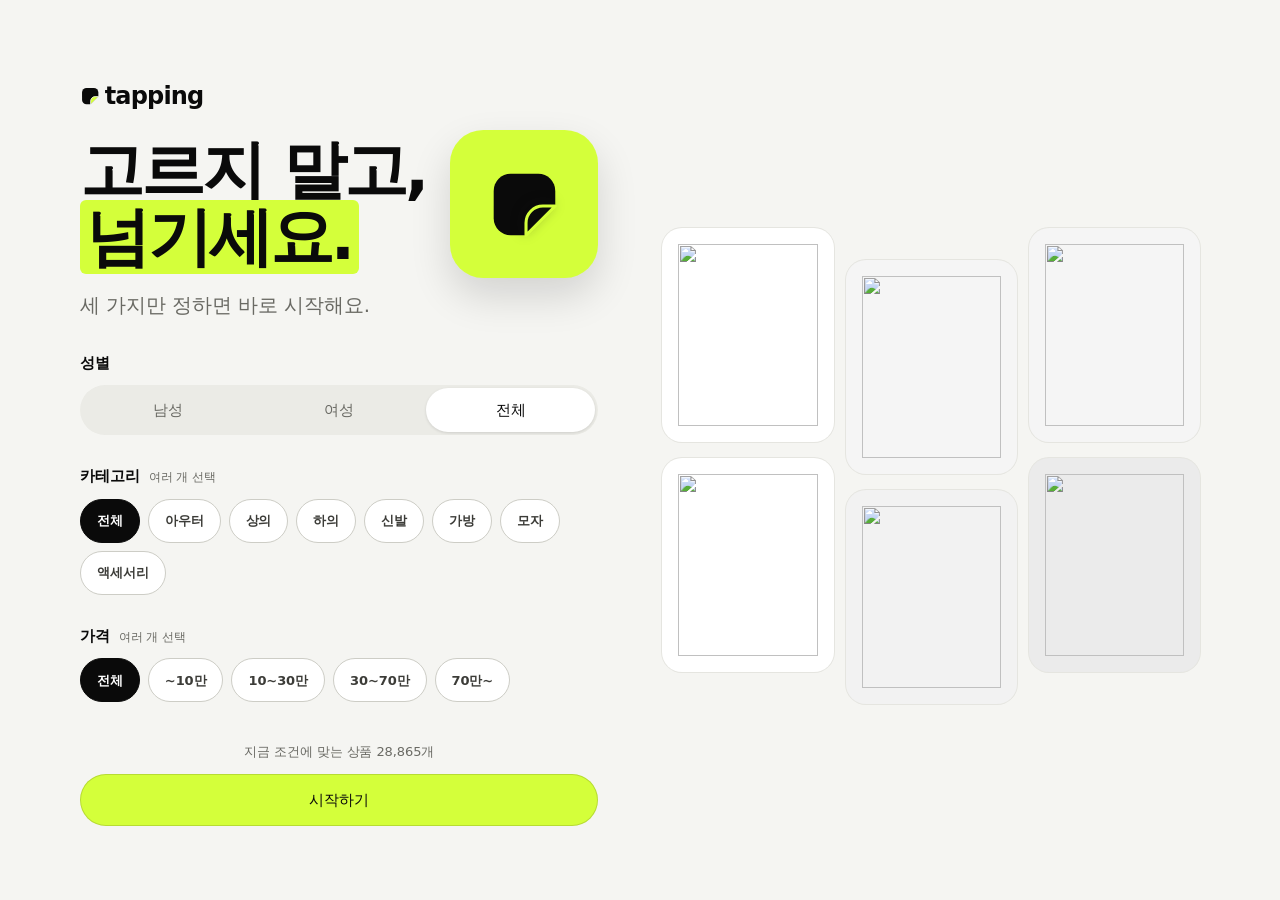
==== index.html @ fa1853cd "v0.7.1 디자인 원본 충실 반영 PC를 휴대폰과 같은 카드 한 장으로 통일, 휴대폰 기울기(자이로), 시작 화면 3겹 앱 아이콘 깊이 연출, 빈 화면 모서리 접힘, 글자 줄 높" ====
<!doctype html>
<html lang="ko" data-palette="volt">
<head>
<meta charset="utf-8">
<meta name="viewport" content="width=device-width,initial-scale=1,viewport-fit=cover">
<meta name="theme-color" content="#0a0a0a">
<meta name="description" content="고르지 말고, 넘기세요. 감도 높은 패션 아이템을 한 장씩 보여 주는 원탭 큐레이션">
<title>태핑 TAPPING</title>
<link rel="icon" href="brand/icon/favicon.svg" type="image/svg+xml">
<link rel="icon" href="brand/icon/favicon-32.png" sizes="32x32">
<link rel="icon" href="brand/icon/favicon-16.png" sizes="16x16">
<link rel="apple-touch-icon" href="brand/icon/icon-180.png">
<link rel="manifest" href="brand/icon/site.webmanifest">
<meta property="og:type" content="website">
<meta property="og:title" content="태핑 TAPPING">
<meta property="og:description" content="고르지 말고, 넘기세요.">
<meta property="og:url" content="https://sumlnsu.github.io/tapping/">
<meta property="og:image" content="https://sumlnsu.github.io/tapping/brand/og/og-light.png">
<meta property="og:image:width" content="1200">
<meta property="og:image:height" content="630">
<meta name="twitter:card" content="summary_large_image">
<link rel="stylesheet" href="https://cdn.jsdelivr.net/gh/orioncactus/pretendard@v1.3.9/dist/web/variable/pretendardvariable-dynamic-subset.min.css">
<link rel="stylesheet" href="tokens.css">
<link rel="stylesheet" href="components.css">
<link rel="stylesheet" href="style.css">
<script src="copy.js"></script>
</head>
<body class="ds">
<div class="app" id="app">

  <!-- 0. 데이터 받는 동안: 로고 모서리가 접혔다 펴지는 로딩 (브랜드 키트 5-4) -->
  <div class="boot" id="boot" role="status">
    <svg class="loader" viewBox="0 0 100 100" aria-hidden="true"><path class="ld-b" d="M32 10H68A22 22 0 0 1 90 32V68A22 22 0 0 1 68 90H32A22 22 0 0 1 10 68V32A22 22 0 0 1 32 10Z"/><path class="ld-c" d="M94 48V94H48Z"/><path class="ld-f" d="M90 52H74A22 22 0 0 0 52 74V90Z"/></svg>
    <span class="boot__t" id="boot-label"></span>
  </div>
  <script>document.getElementById('boot-label').textContent = window.TAPPING_COPY.loading;</script>

  <!-- 1. 시작 설정 -->
  <section class="screen onboard" id="onboard" hidden aria-labelledby="ob-title">
    <div class="ob-main">
      <header class="ob-head">
        <div class="ob-top">
          <button class="icon-btn ob-back" id="ob-back" type="button" aria-label="피드로 돌아가기" hidden>
            <svg class="ico" data-i="chevron-left" viewBox="0 0 24 24" aria-hidden="true"><use href="brand/icons/sprite.svg#chevron-left"/></svg>
          </button>
          <p class="wordmark ob-logo" role="img" aria-label="tapping"><svg class="lg" viewBox="0 0 100 100" aria-hidden="true"><path class="lg-b" d="M32 10H68A22 22 0 0 1 90 32V52L52 90H32A22 22 0 0 1 10 68V32A22 22 0 0 1 32 10Z"/><path class="lg-f" d="M90 52H74A22 22 0 0 0 52 74V90Z"/></svg><span class="lg-l" style="--n:0">t</span><span class="lg-l" style="--n:1">a</span><span class="lg-l" style="--n:2">p</span><span class="lg-l" style="--n:3">p</span><span class="lg-l" style="--n:4">i</span><span class="lg-l" style="--n:5">n</span><span class="lg-l" style="--n:6">g</span></p>
          <h2 class="ob-edit-title">설정 바꾸기</h2>
        </div>
        <div class="ob-hero">
          <h1 class="display ob-title" id="ob-title">고르지 말고,<br><mark>넘기세요.</mark></h1>
          <!-- 앱 아이콘 깊이 연출 (5-2): 바탕·면·접힘 세 겹이 기울기에 서로 다른 깊이로 움직인다 -->
          <div class="tile" id="ob-tile" aria-hidden="true"><div class="tile__in"><span class="tile__bg"></span><svg class="tile__face" viewBox="0 0 100 100"><path d="M32 10H68A22 22 0 0 1 90 32V52L52 90H32A22 22 0 0 1 10 68V32A22 22 0 0 1 32 10Z"/></svg><svg class="tile__flap" viewBox="0 0 100 100"><path d="M90 52H74A22 22 0 0 0 52 74V90Z"/></svg></div></div>
        </div>
        <p class="lead">세 가지만 정하면 바로 시작해요.</p>
      </header>

      <fieldset class="q">
        <legend>성별</legend>
        <div class="seg seg--full" data-key="gender" data-single>
          <button class="seg__btn" type="button" data-v="men">남성</button>
          <button class="seg__btn" type="button" data-v="women">여성</button>
          <button class="seg__btn" type="button" data-v="all">전체</button>
        </div>
      </fieldset>

      <fieldset class="q">
        <legend>카테고리 <span class="hint">여러 개 선택</span></legend>
        <div class="picks" data-key="cats">
          <button type="button" data-v="all">전체</button>
          <button type="button" data-v="outer">아우터</button>
          <button type="button" data-v="top">상의</button>
          <button type="button" data-v="bottom">하의</button>
          <button type="button" data-v="shoes">신발</button>
          <button type="button" data-v="bag">가방</button>
          <button type="button" data-v="hat">모자</button>
          <button type="button" data-v="accessory">액세서리</button>
        </div>
      </fieldset>

      <fieldset class="q">
        <legend>가격 <span class="hint">여러 개 선택</span></legend>
        <div class="picks" data-key="prices">
          <button type="button" data-v="all">전체</button>
          <button type="button" data-v="0">~10만</button>
          <button type="button" data-v="1">10~30만</button>
          <button type="button" data-v="2">30~70만</button>
          <button type="button" data-v="3">70만~</button>
        </div>
      </fieldset>

      <div class="ob-foot">
        <p class="count" id="ob-count" aria-live="polite"></p>
        <button class="btn btn--lg btn--block" id="start" type="button">시작하기</button>
        <button class="link" id="ob-login" type="button" hidden>이미 계정이 있나요? <b>로그인</b></button>
      </div>
    </div>
    <div class="ob-art" id="ob-art" aria-hidden="true"></div>
  </section>

  <!-- 2. 피드 -->
  <section class="screen feed" id="feed" hidden aria-label="상품 피드">
    <header class="topbar">
      <span class="wordmark" role="img" aria-label="tapping"><svg class="lg" viewBox="0 0 100 100" aria-hidden="true"><path class="lg-b" d="M32 10H68A22 22 0 0 1 90 32V52L52 90H32A22 22 0 0 1 10 68V32A22 22 0 0 1 32 10Z"/><path class="lg-f" d="M90 52H74A22 22 0 0 0 52 74V90Z"/></svg>tapping</span>
      <div class="top-actions">
        <button class="icon-btn" id="open-likes" type="button" aria-label="찜 목록">
          <svg class="ico" data-i="heart" viewBox="0 0 24 24" aria-hidden="true"><use href="brand/icons/sprite.svg#heart"/></svg>
          <span class="badge-count" id="like-count"></span>
        </button>
        <button class="icon-btn" id="open-settings" type="button" aria-label="설정 바꾸기">
          <svg class="ico" data-i="sliders" viewBox="0 0 24 24" aria-hidden="true"><use href="brand/icons/sprite.svg#sliders"/></svg>
        </button>
        <button class="icon-btn" id="open-account" type="button" aria-label="로그인">
          <svg class="ico" data-i="user" viewBox="0 0 24 24" aria-hidden="true"><use href="brand/icons/sprite.svg#user"/></svg>
          <span class="avatar" id="acct-initial"></span>
        </button>
      </div>
    </header>

    <div class="nudge" id="nudge" hidden>
      <span>로그인하면 취향을 학습해 더 잘 골라 드려요</span>
      <button class="n-login" id="nudge-login" type="button">로그인</button>
      <button class="n-close" id="nudge-close" type="button" aria-label="닫기"><svg class="ico" data-i="close" viewBox="0 0 24 24" aria-hidden="true"><use href="brand/icons/sprite.svg#close"/></svg></button>
    </div>

    <main class="viewer" id="viewer" data-phase="idle">
      <!-- 당겨서 새로 섞기 (터치) -->
      <div class="pull" aria-hidden="true">
        <svg viewBox="10 10 80 80"><path class="lg-b" d="M32 10H68A22 22 0 0 1 90 32V52L52 90H32A22 22 0 0 1 10 68V32A22 22 0 0 1 32 10Z"/><path class="lg-f" id="pull-flap" d="M90 52H74A22 22 0 0 0 52 74V90Z"/></svg>
        <span id="pull-label"></span>
      </div>

      <!-- 카드 2장: 뒤 카드에는 다음 상품을 항상 미리 깔아 둔다 (Peel 전환) -->
      <div class="deck" id="deck">
        <article class="pcard back" id="shell-back" aria-hidden="true"></article>
        <article class="pcard front" id="shell-front">
          <div class="hit" id="stage" role="button" tabindex="0" aria-label="다음 상품 보기"></div>
          <span class="next-cue" aria-hidden="true"><svg class="ico" data-i="arrow-right" viewBox="0 0 24 24"><use href="brand/icons/sprite.svg#arrow-right"/></svg></span>
          <p class="coach" id="coach"></p>
          <div class="actions" id="actions" aria-label="상품 반응">
            <button class="act like" id="btn-like" type="button" aria-label="찜하기 (L)" title="찜하기 (L)" aria-pressed="false">
              <svg class="ico" data-i="heart" viewBox="0 0 24 24" aria-hidden="true"><use href="brand/icons/sprite.svg#heart"/></svg>
            </button>
            <button class="act dislike" id="btn-dislike" type="button" aria-label="별로예요 (D)" title="별로예요 (D)">
              <svg class="ico" data-i="thumbs-down" viewBox="0 0 24 24" aria-hidden="true"><use href="brand/icons/sprite.svg#thumbs-down"/></svg>
            </button>
            <button class="act buy" id="btn-buy" type="button" aria-label="구매하러 가기 (B)" title="구매하러 가기 (B)">
              <svg class="ico" data-i="bag" viewBox="0 0 24 24" aria-hidden="true"><use href="brand/icons/sprite.svg#bag"/></svg>
            </button>
          </div>
          <span class="peel peel--cut" aria-hidden="true"></span>
          <span class="peel peel--flap" aria-hidden="true"><i></i></span>
        </article>
        <div class="buy-toast" id="buy-toast" role="status" hidden>
          <svg class="ico" data-i="external" viewBox="0 0 24 24" aria-hidden="true"><use href="brand/icons/sprite.svg#external"/></svg>
          <span data-copy="buyToast"></span>
        </div>
      </div>

      <!-- 한 바퀴 다 봄 -->
      <div class="state state--deck" id="allseen" hidden>
        <div class="state__art" data-art="all-seen"><picture><source media="(prefers-color-scheme: dark)" srcset="brand/states/all-seen-dark.svg"><img src="brand/states/all-seen-light.svg" alt="" width="160" height="160"></picture></div>
        <h2 class="state__t" data-copy="allSeenTitle"></h2>
        <p class="state__b" data-copy="allSeenBody"></p>
        <div class="state__btns">
          <button class="btn btn--lg state__btn" id="reshuffle" type="button"><svg class="ico" data-i="refresh" viewBox="0 0 24 24" aria-hidden="true"><use href="brand/icons/sprite.svg#refresh"/></svg><span data-copy="allSeenShuffle"></span></button>
          <button class="btn btn--lg state__btn state__btn--2" id="see-likes" type="button" data-copy="allSeenLikes"></button>
        </div>
      </div>
    </main>
    <p class="sr-only" id="sr-now" aria-live="polite"></p>
  </section>

  <!-- 카드 한 장의 내용 (앞·뒤 카드가 같이 쓴다) -->
  <template id="tpl-body">
    <div class="pbody">
      <figure class="photo" data-theme="light"><div class="pic"><img alt="" referrerpolicy="no-referrer" decoding="async"></div><span class="seq"></span></figure>
      <div class="info">
        <div class="tags">
          <span class="tp-badge tp-badge--collab" style="--n:0" hidden>COLLAB</span>
          <span class="tp-badge tp-badge--new" style="--n:1" hidden>NEW</span>
        </div>
        <p class="mall"></p>
        <h2 class="brand"></h2>
        <p class="p-title"></p>
        <p class="price figure"></p>
      </div>
    </div>
  </template>

  <!-- 3. 찜 목록 -->
  <dialog class="sheet" id="likes" aria-labelledby="likes-title">
    <div class="sheet__grip"></div>
    <div class="sheet__head">
      <h2 class="sheet-title" id="likes-title">찜한 상품 <span class="num" id="likes-total"></span></h2>
      <button class="icon-btn" id="close-likes" type="button" aria-label="닫기"><svg class="ico" data-i="close" viewBox="0 0 24 24" aria-hidden="true"><use href="brand/icons/sprite.svg#close"/></svg></button>
    </div>
    <div class="sheet__body">
      <div class="filter-rows">
        <div class="filters" id="like-cats" role="tablist" aria-label="카테고리"></div>
        <div class="filters sub" id="like-subs" role="tablist" aria-label="세부 분류" hidden></div>
      </div>
      <div id="like-list"></div>
      <div class="state" id="likes-empty">
        <div class="state__art" data-art="empty-wishlist"><picture><source media="(prefers-color-scheme: dark)" srcset="brand/states/empty-wishlist-dark.svg"><img src="brand/states/empty-wishlist-light.svg" alt="" width="160" height="160"></picture></div>
        <h3 class="state__t" data-copy="emptyLikesTitle"></h3>
        <p class="state__b" data-copy="emptyLikesBody"></p>
        <div class="state__btns state__btns--auto"><button class="btn btn--lg state__btn" id="empty-go" type="button" data-copy="emptyLikesCta"></button></div>
      </div>
    </div>
  </dialog>

  <!-- 4. 로그인 · 회원가입 · 내 계정 -->
  <dialog class="sheet" id="auth" aria-labelledby="auth-title">
    <div class="sheet__grip"></div>
    <div class="sheet__head">
      <h2 class="sheet-title" id="auth-title">로그인</h2>
      <button class="icon-btn" id="close-auth" type="button" aria-label="닫기"><svg class="ico" data-i="close" viewBox="0 0 24 24" aria-hidden="true"><use href="brand/icons/sprite.svg#close"/></svg></button>
    </div>
    <div class="sheet__body">
      <div id="auth-guest">
        <p class="auth-reason" id="auth-reason"></p>
        <ul class="perks">
          <li><svg viewBox="0 0 24 24" aria-hidden="true"><use href="brand/icons/sprite.svg#heart"/></svg>찜한 상품 저장, 어느 기기에서나 보기</li>
          <li><svg viewBox="0 0 24 24" aria-hidden="true"><use href="brand/icons/sprite.svg#thumbs-down"/></svg>싫어요 누른 스타일은 덜 보여 주기</li>
          <li><svg viewBox="0 0 24 24" aria-hidden="true"><use href="brand/icons/sprite.svg#sparkle"/></svg>반응을 학습해 내 취향대로 추천</li>
        </ul>
        <div class="seg seg--full auth-tabs" role="tablist" aria-label="로그인 또는 회원가입">
          <button class="seg__btn" type="button" role="tab" data-mode="login" aria-selected="true" aria-pressed="true">로그인</button>
          <button class="seg__btn" type="button" role="tab" data-mode="signup" aria-selected="false" aria-pressed="false">회원가입</button>
        </div>
        <form id="auth-form" novalidate>
          <label class="field"><span>이메일</span><input class="input" id="auth-email" type="email" autocomplete="email" inputmode="email" autocapitalize="off" spellcheck="false" placeholder="name@example.com"></label>
          <label class="field"><span>비밀번호</span><input class="input" id="auth-pw" type="password" autocomplete="current-password" placeholder="비밀번호"></label>
          <label class="field" id="pw2-field" hidden><span>비밀번호 확인</span><input class="input" id="auth-pw2" type="password" autocomplete="new-password" placeholder="한 번 더 입력"></label>
          <label class="check"><input class="switch" id="auth-keep" type="checkbox" checked><span>자동 로그인</span></label>
          <p class="form-error" id="auth-error" role="alert"></p>
          <button class="btn btn--lg btn--block" id="auth-submit" type="submit">로그인</button>
        </form>
        <p class="fine">베타 서비스예요. 이메일은 로그인과 찜·취향 저장에만 써요.</p>
      </div>

      <div id="auth-user" hidden>
        <div class="me-card">
          <span class="avatar lg" id="me-initial"></span>
          <div><b id="me-email"></b><span class="tp-badge tp-badge--admin role-badge" id="me-admin" hidden>관리자</span><p id="me-keep"></p></div>
        </div>
        <div class="me-stats">
          <div class="stat"><span class="stat__value" id="me-likes">0</span><span class="stat__label">찜</span></div>
          <div class="stat"><span class="stat__value" id="me-reacts">0</span><span class="stat__label">반응 (학습에 쓰인 횟수)</span></div>
        </div>
        <section class="admin" id="admin" hidden>
          <h3 class="section-title">관리자 대시보드</h3>
          <div class="admin-grid" id="admin-grid"></div>
          <h4>많이 찜한 상품</h4>
          <ol class="admin-top" id="admin-top"></ol>
        </section>
        <button class="btn btn--secondary btn--lg btn--block" id="sign-out" type="button">로그아웃</button>
      </div>
    </div>
  </dialog>

  <div class="toast" id="toast" role="status" aria-live="polite"></div>
</div>

<script src="https://cdn.jsdelivr.net/npm/@supabase/supabase-js@2.117.0/dist/umd/supabase.min.js"></script>
<script src="config.js"></script>
<script src="feed.js"></script>
<script src="account.js"></script>
<script src="app.js"></script>
</body>
</html>
---- tokens.css ----
/* ==========================================================
   SUMIN Design System — Tokens  (2.0 초안, 2026-11-07)
   모든 색·글자·간격·모양·모션 값은 여기서만 정의한다. 화면·컴포넌트는 var()로만 쓴다.
   - 테마: color-scheme(light/dark)로 전환. 색은 light-dark(라이트, 다크) 한 줄로 두 테마를 함께 정의
   - 팔레트: data-palette="classic | cobalt | volt | tangerine" (어떤 요소에든 붙이면 그 안만 바뀜)
   원칙·사용 규칙: ./DESIGN.md   살아 있는 가이드: ./index.html
   ========================================================== */

/* ---------- 1. 기반 : 테마·팔레트와 무관한 값 ---------- */
:root {
  color-scheme: light dark;             /* 기본은 시스템 설정을 따름 */

  /* 글꼴 */
  --f-sans: "Pretendard Variable", Pretendard, -apple-system, BlinkMacSystemFont, "Apple SD Gothic Neo", "Malgun Gothic", system-ui, sans-serif;
  --f-mono: ui-monospace, "SFMono-Regular", "Cascadia Mono", Consolas, monospace;

  /* 글자 크기 — 문서형(화면 따라 커짐) */
  --t-display-xl: clamp(2.75rem, 1.55rem + 5vw, 5.5rem);    /* 44 → 88 */
  --t-display: clamp(2.25rem, 1.45rem + 3.4vw, 4rem);       /* 36 → 64 */
  --t-headline: clamp(1.75rem, 1.4rem + 1.5vw, 2.5rem);     /* 28 → 40 */
  --t-title: clamp(1.375rem, 1.25rem + .55vw, 1.75rem);     /* 22 → 28 */
  --t-lead: clamp(1.0625rem, 1rem + .3vw, 1.25rem);         /* 17 → 20 */
  /* 글자 크기 — 제품형(고정) */
  --t-hero-num: 3rem;      /* 48 화면당 1개 */
  --t-kpi: 2rem;           /* 32 지표 */
  --t-h1: 1.75rem;         /* 28 페이지 제목 */
  --t-h2: 1.25rem;         /* 20 섹션 */
  --t-h3: 1.0625rem;       /* 17 카드 제목 */
  --t-body-lg: 1.0625rem;  /* 17 읽는 글 */
  --t-body: .9375rem;      /* 15 기본 */
  --t-label: .8125rem;     /* 13 보조·라벨 */
  --t-caption: .75rem;     /* 12 축·메타 */

  --lh-display: 1.05;  --lh-headline: 1.15;  --lh-title: 1.25;
  --lh-ui: 1.5;        --lh-body: 1.6;       --lh-read: 1.75;
  --tr-display: -.045em; --tr-headline: -.035em; --tr-title: -.025em;
  --tr-body: -.006em;    --tr-num: -.03em;       --tr-caps: .12em;

  /* 간격 (4px 단위) */
  --s-1: 4px;  --s-2: 8px;  --s-3: 12px; --s-4: 16px; --s-5: 24px;
  --s-6: 32px; --s-7: 48px; --s-8: 64px; --s-9: 96px; --s-10: 144px;
  --section-gap: clamp(72px, 10vw, 160px);

  /* 모양 */
  --r-xs: 6px; --r-sm: 10px; --r-md: 14px; --r-lg: 20px; --r-xl: 28px; --r-pill: 999px;
  --r-card: var(--r-lg);

  /* 배치 */
  --w-page: 1200px;  --w-read: 680px;  --gutter: clamp(16px, 4vw, 40px);
  --w-sidebar: 264px; --h-topbar: 56px; --w-sheet: 560px;
  --h-sm: 32px; --h-md: 40px; --h-lg: 52px; --hit: 44px;   /* 컨트롤 높이 · 터치 최소 영역 */

  /* 층 */
  --z-nav: 40; --z-overlay: 80; --z-toast: 100;

  /* 모션 — 짧게, 의미 있게. 정보는 애니메이션보다 먼저 보인다 */
  --dur-1: 90ms;    /* 누름 피드백 */
  --dur-2: 160ms;   /* hover, 작은 상태 변화 */
  --dur-3: 240ms;   /* 탭·토글·세그먼트, 퇴장 */
  --dur-4: 320ms;   /* 등장: 시트·대화상자·토스트·카드 */
  --dur-5: 480ms;   /* 큰 면·화면 전환 */
  --dur-hero: 800ms;/* 문서형 히어로 (조작을 막지 않을 때만) */
  --ease-standard: cubic-bezier(.2, 0, 0, 1);
  --ease-out: cubic-bezier(.16, 1, .3, 1);       /* 등장: 빠르게 시작해 부드럽게 멈춤 */
  --ease-in: cubic-bezier(.55, 0, .8, .2);        /* 퇴장: 머뭇거리지 않고 사라짐 */
  --ease-spring: linear(0, .11 5%, .322 10%, .546 15%, .734 20%, .872 25%, .961 30%, 1.01 35%, 1.032 40%, 1.037 45%, 1.032 50%, 1.024 55%, 1.016 60%, 1.009 65%, 1.004 70%, 1.001 75%, 1);
                     /* 감쇠비 0.72 스프링, 최대 3.7% 오버슈트: 토글·세그먼트·들림 */
  --stagger: 28ms;  /* 순차 등장 간격, 최대 6개까지만(≤ 170ms) */
  --rise: 10px;     /* 등장 이동 거리 */

  /* 상태 색 — 팔레트와 무관하게 고정. 색은 아이콘에만, 글자는 잉크색 */
  --c-success: light-dark(#12805c, #4cc59a);  --c-success-soft: light-dark(#e6f4ee, #10291f);
  --c-warning: light-dark(#b45309, #f0b04a);  --c-warning-soft: light-dark(#fdf1e3, #2e2210);
  --c-danger:  light-dark(#c4372b, #ff7b6e);  --c-danger-soft:  light-dark(#fcebea, #331614);
  --c-idle: #8a909d;                          --c-idle-soft:    light-dark(#eef0f4, #1d212b);

  /* 그림자·재질 */
  --shadow-1: 0 1px 2px light-dark(rgb(16 20 30 / .05), rgb(0 0 0 / .45)), 0 2px 10px light-dark(rgb(16 20 30 / .04), rgb(0 0 0 / .2));
  --shadow-2: 0 4px 14px light-dark(rgb(16 20 30 / .08), rgb(0 0 0 / .4)), 0 18px 44px light-dark(rgb(16 20 30 / .1), rgb(0 0 0 / .45));
  --shadow-3: 0 24px 72px light-dark(rgb(16 20 30 / .2), rgb(0 0 0 / .62));
  --edge: inset 0 1px 0 light-dark(rgb(255 255 255 / 0), rgb(255 255 255 / .06));   /* 다크에서 면 윗변 하이라이트 */
  --c-scrim: light-dark(rgb(10 12 18 / .34), rgb(0 0 0 / .6));
  --blur: blur(24px) saturate(1.7);
}
[data-theme="light"] { color-scheme: light; }
[data-theme="dark"]  { color-scheme: dark; }

/* ---------- 2. 팔레트 : 시그니처 색과 중립색 ---------- */
/* 클래식 — Navy × Apple Blue (v1.0, 현재 기본) */
:root, [data-palette="classic"] {
  --c-bg: light-dark(#ffffff, #0b0d12);       --c-bg-app: light-dark(#f4f6fa, #0b0d12);
  --c-surface: light-dark(#ffffff, #14171e);  --c-surface-2: light-dark(#f4f6fa, #1a1e27);
  --c-surface-3: light-dark(#eceff5, #222733); --c-raised: light-dark(#ffffff, #2a303c);
  --c-ink: light-dark(#111318, #f2f4f9);      --c-ink-2: light-dark(#3b3f48, #c6cbd5);
  --c-muted: light-dark(#666d7d, #8a909d);
  --c-line: light-dark(#e6e9f0, #232833);     --c-line-strong: light-dark(#cdd2dd, #343a47);
  --c-line-control: light-dark(#8a909d, #626a7a);
  --c-brand: light-dark(#0071e3, #2997ff);    --c-on-brand: light-dark(#ffffff, #0b0d12);
  --c-accent: light-dark(#0071e3, #2997ff);   --c-accent-soft: light-dark(#e8f2fd, #10233d);
  --c-accent-strong: light-dark(#0062c4, #2997ff);
  --c-depth: #14213d;
  --c-btn-bg: light-dark(#14213d, #f2f4f9);   --c-btn-fg: light-dark(#ffffff, #0b0d12);
  --c-btn-hover: light-dark(#1f3260, #ffffff); --c-btn-ring: transparent;
  --c-selection: light-dark(#cfe3fb, #1a3a66);
  --viz-1: light-dark(#0071e3, #2997ff); --viz-2: light-dark(#d4691c, #d07a38);
  --viz-3: light-dark(#1f9384, #36a898); --viz-4: light-dark(#8b5cf6, #9878e6);
  --viz-focus: var(--viz-1);
  --viz-grid: light-dark(#edf0f5, #1f242e);   --viz-axis: light-dark(#cdd2dd, #343a47);
  --c-code-bg: light-dark(#0b0d12, #07090d);
}

/* A 코발트 — Midnight × Cobalt: 블루 취향을 잇되 '내 색'으로 */
[data-palette="cobalt"] {
  --c-bg: light-dark(#ffffff, #080b14);       --c-bg-app: light-dark(#f3f5fa, #080b14);
  --c-surface: light-dark(#ffffff, #10141f);  --c-surface-2: light-dark(#f3f5fa, #171c2a);
  --c-surface-3: light-dark(#e9edf5, #20263a); --c-raised: light-dark(#ffffff, #262d42);
  --c-ink: light-dark(#0d1222, #eef1f8);      --c-ink-2: light-dark(#39415a, #c1c7d6);
  --c-muted: light-dark(#626b82, #8a92a8);
  --c-line: light-dark(#e2e6f0, #222839);     --c-line-strong: light-dark(#c9cfdd, #323a50);
  --c-line-control: light-dark(#8890a4, #5f6880);
  --c-brand: light-dark(#2d5bff, #3d68ff);    --c-on-brand: #ffffff;
  --c-accent: light-dark(#2d5bff, #6e8eff);   --c-accent-soft: light-dark(#eaf0ff, #141f45);
  --c-accent-strong: light-dark(#2449d6, #8ea7ff);
  --c-depth: #101b3f;
  --c-btn-bg: var(--c-brand);                 --c-btn-fg: #ffffff;
  --c-btn-hover: light-dark(#2550f0, #5078ff); --c-btn-ring: transparent;
  --c-selection: light-dark(#d5e0ff, #1c2c66);
  --viz-1: light-dark(#2d5bff, #6283f5); --viz-2: light-dark(#d4691c, #d07a38);
  --viz-3: light-dark(#1f9384, #36a898); --viz-4: light-dark(#8b5cf6, #a06ed4);
  --viz-focus: light-dark(#2d5bff, #6e8eff);
  --viz-grid: light-dark(#edf0f7, #1d2335);   --viz-axis: light-dark(#c9cfdd, #323a50);
  --c-code-bg: light-dark(#0b1020, #05070e);
}

/* B 볼트 — Ink × Volt: 검정 위 형광 라임, 가장 대담한 한 색 */
[data-palette="volt"] {
  --c-bg: light-dark(#ffffff, #0a0a0a);       --c-bg-app: light-dark(#f5f5f2, #0a0a0a);
  --c-surface: light-dark(#ffffff, #141414);  --c-surface-2: light-dark(#f5f5f2, #1b1b1b);
  --c-surface-3: light-dark(#ebebe6, #242424); --c-raised: light-dark(#ffffff, #2b2b2b);
  --c-ink: light-dark(#0a0a0a, #f4f4f0);      --c-ink-2: light-dark(#3c3c38, #c9c9c3);
  --c-muted: light-dark(#6a6a64, #8e8e87);
  --c-line: light-dark(#e5e5e0, #262626);     --c-line-strong: light-dark(#cdcdc6, #363636);
  --c-line-control: light-dark(#8b8b84, #6a6a63);
  --c-brand: #d4ff3a;                         --c-on-brand: #0a0a0a;
  --c-accent: light-dark(#4a6500, #d4ff3a);   --c-accent-soft: light-dark(#f1ffc4, #222b06);
  --c-accent-strong: light-dark(#3d5400, #d4ff3a);
  --c-depth: #0a0a0a;
  --c-btn-bg: var(--c-brand);                 --c-btn-fg: #0a0a0a;
  --c-btn-hover: light-dark(#c6f52a, #e0ff6b); --c-btn-ring: light-dark(rgb(10 10 10 / .14), transparent);
  --c-selection: light-dark(#e8ff9c, #3a4a0a);
  --viz-1: light-dark(#56730a, #7f9f22); --viz-2: light-dark(#1f78c8, #3d9be0);
  --viz-3: light-dark(#d4691c, #d07a38); --viz-4: light-dark(#8b5cf6, #9878e6);
  --viz-focus: light-dark(#0a0a0a, #d4ff3a);   /* 라이트: 검정 막대, 다크: 형광 막대 */
  --viz-grid: light-dark(#ededea, #222222);   --viz-axis: light-dark(#cdcdc6, #363636);
  --c-code-bg: light-dark(#0a0a0a, #050505);
}

/* C 탠저린 — Graphite × Tangerine: 따뜻한 회색 위 탠저린 */
[data-palette="tangerine"] {
  --c-bg: light-dark(#ffffff, #0e0c0a);       --c-bg-app: light-dark(#f7f4f0, #0e0c0a);
  --c-surface: light-dark(#ffffff, #171411);  --c-surface-2: light-dark(#f7f4f0, #1f1b17);
  --c-surface-3: light-dark(#eee9e2, #29241e); --c-raised: light-dark(#ffffff, #312b24);
  --c-ink: light-dark(#16120e, #f7f2eb);      --c-ink-2: light-dark(#463f37, #d0c7bb);
  --c-muted: light-dark(#736a60, #9a9084);
  --c-line: light-dark(#ebe5dd, #2a251f);     --c-line-strong: light-dark(#d6cec3, #3a332b);
  --c-line-control: light-dark(#938a7f, #6a6157);
  --c-brand: #ff6a2b;                         --c-on-brand: #16120e;
  --c-accent: light-dark(#c2410c, #ff6a2b);   --c-accent-soft: light-dark(#fff0e8, #3a1a0b);
  --c-accent-strong: light-dark(#a8380a, #ff8a55);
  --c-depth: #241912;
  --c-btn-bg: var(--c-brand);                 --c-btn-fg: #16120e;
  --c-btn-hover: light-dark(#ff7a40, #ff7f47); --c-btn-ring: transparent;
  --c-selection: light-dark(#ffd9c7, #5a2a12);
  --viz-1: light-dark(#c2410c, #e85d22); --viz-2: light-dark(#1f78c8, #3d9be0);
  --viz-3: light-dark(#a87a00, #b08a1c); --viz-4: light-dark(#1f9384, #36a898);
  --viz-focus: light-dark(#c2410c, #ff6a2b);
  --viz-grid: light-dark(#efeae3, #25211c);   --viz-axis: light-dark(#d6cec3, #3a332b);
  --c-code-bg: light-dark(#16120e, #080605);
}

/* ---------- 3. 팔레트에서 파생되는 값 ---------- */
:root, [data-palette] {
  --c-info: var(--c-accent);  --c-info-soft: var(--c-accent-soft);
  --c-glass: color-mix(in srgb, var(--c-surface) 76%, transparent);
  --c-code-ink: #c6cbd5;  --c-code-muted: #8a909d;
  --focus-ring: 0 0 0 3px color-mix(in srgb, var(--c-accent) 40%, transparent);
}

/* ---------- 4. 모션 줄이기: 움직임 대신 즉시 전환 ---------- */
@media (prefers-reduced-motion: reduce) {
  :root { --dur-1: 1ms; --dur-2: 1ms; --dur-3: 1ms; --dur-4: 1ms; --dur-5: 1ms; --dur-hero: 1ms; --stagger: 0ms; --rise: 0px; --ease-spring: linear; }
}

/* ---------- 태핑 브랜드 키트 (projects/태핑/design/design_handoff_tapping_brand) : 태핑 앱에서만 쓰는 값 ---------- */
:root {
  /* 글자 */
  --tp-t-logo: 1.3125rem;      /* 21 상단 바 로고(모바일) */
  --tp-t-logo-pc: 1.5rem;      /* 24 상단 바 로고(PC) */
  --tp-t-micro: .6875rem;      /* 11 몰 이름·순번 */
  --tp-t-name: .875rem;        /* 14 상품명 */
  --tp-t-brand: 1.875rem;      /* 30 카드 브랜드명 */
  --tp-t-price: 1.5rem;        /* 24 카드 가격 */
  --tp-t-state: 1.375rem;      /* 22 빈 화면 제목 */
  --tp-tr-logo: -.035em;

  /* 접힌 모서리 배지: 24(기본) / 20(찜 목록 썸네일) */
  --tp-badge-h: 24px;    --tp-badge-r: 6px;    --tp-badge-fold: 8px;    --tp-badge-fold-r: 3px;    --tp-badge-pl: 9px;    --tp-badge-pr: 13px;    --tp-badge-t: 11px;    --tp-badge-t-ko: 12px;
  --tp-badge-sm-h: 20px; --tp-badge-sm-r: 5px; --tp-badge-sm-fold: 7px; --tp-badge-sm-fold-r: 2.5px; --tp-badge-sm-pl: 7px; --tp-badge-sm-pr: 11px; --tp-badge-sm-t: 10px; --tp-badge-sm-t-ko: 11px;
  --tp-flap-new: #c9c9c3;
  --tp-on-ink: #ffffff;
  --tp-admin-bg: light-dark(#0a0a0a, #242424);
  --tp-admin-fg: light-dark(#ffffff, #f4f4f0);

  /* 카드·버튼 */
  --tp-shadow-card: 0 4px 14px rgb(10 10 10 / .06), 0 18px 44px rgb(10 10 10 / .08);       /* 맨 앞 카드 */
  --tp-shadow-card-back: 0 1px 2px rgb(10 10 10 / .05), 0 2px 10px rgb(10 10 10 / .04);    /* 뒤 카드 */
  --tp-shadow-act: 0 1px 2px rgb(10 10 10 / .06), 0 2px 10px rgb(10 10 10 / .08);          /* 흰 반응 버튼 */
  --tp-ring-buy: rgb(10 10 10 / .14);
  --tp-peel-shadow: rgb(10 10 10 / .18);
  --tp-act-ring: light-dark(transparent, #262626); /* 흰 버튼이 어두운 카드 위에 있을 때 윤곽 */
  --tp-state-btn: light-dark(#ffffff, #1c1c1c);    /* 빈 화면 보조 버튼 */
  --tp-state-art: 160px;   --tp-state-text: 270px;   --tp-state-btn-w: 220px;

  --tp-photo-h: 440px;     /* 카드 사진 칸 */
  --tp-shadow-buy: 0 2px 10px rgb(10 10 10 / .08);   /* 구매 버튼 */
  --tp-state-btn-c: light-dark(rgb(10 10 10 / .06), transparent);
  --tp-shadow-state-btn: 0 1px 2px var(--tp-state-btn-c), 0 2px 10px var(--tp-state-btn-c);
  --tp-card-pc-h: 720px;   --tp-card-pc-info: 480px;   --tp-card-pc-info-min: 360px;   /* PC 카드: 최대 높이 · 정보 칸 최대/최소 폭 */

  /* 앱 아이콘 깊이 연출 (시작 화면) */
  --tp-tile: clamp(88px, 12vw, 148px);
  --tp-dur-tile: 220ms;
  --tp-shadow-tile: 0 18px 40px rgb(10 10 10 / .14);
  --tp-tile-flap-shadow: rgb(10 10 10 / .28);
  /* Peel 전환 (약 620ms, 브랜드 시그니처로 승인된 예외) */
  --tp-peel: 104px;
  --tp-back-y: 18px;
  --tp-back-scale: .94;
  --tp-dur-peel-press: 140ms;
  --tp-dur-peel-exit: 260ms;
  --tp-dur-peel-back: 380ms;
  --tp-dur-follow: 200ms;       /* 기울기 따라가기 */
  --ease-icon: cubic-bezier(.33, 1, .68, 1);
}
@media (prefers-reduced-motion: reduce) {
  :root { --tp-dur-peel-press: 1ms; --tp-dur-peel-exit: 1ms; --tp-dur-peel-back: 1ms; --tp-dur-follow: 1ms; --tp-dur-tile: 1ms; }
}

/* ---------- 5. v1.0 이름 호환 (기존 화면이 깨지지 않게) ---------- */
:root {
  --t-p-hero: var(--t-hero-num); --t-p-kpi: var(--t-kpi); --t-p-title: var(--t-h1);
  --t-p-h2: var(--t-h3); --t-p-body: var(--t-body); --t-p-small: var(--t-label); --t-p-micro: var(--t-caption);
  --d-fast: var(--dur-2); --d-base: var(--dur-4); --d-slow: var(--dur-5);
  --tracking-tight: -.03em; --tracking-num: var(--tr-num); --tracking-label: var(--tr-caps);
}
---- components.css ----
/* ==========================================================
   SUMIN Design System — Components  (2.0 초안, 2026-11-07)
   값은 tokens.css의 var()만 쓴다. 동작이 필요한 것(세그먼트 알약, 사이드바, 차트)은 ds.js가 돕는다.
   사용: tokens.css → components.css → <body class="ds">
   ========================================================== */

/* ---------- 기본 ---------- */
.ds {
  margin: 0;
  font-family: var(--f-sans);
  font-size: var(--t-body);
  line-height: var(--lh-ui);
  letter-spacing: var(--tr-body);
  color: var(--c-ink-2);
  background: var(--c-bg-app);
  -webkit-font-smoothing: antialiased;
  -moz-osx-font-smoothing: grayscale;
  word-break: keep-all;
  overflow-wrap: anywhere;
  transition: background-color var(--dur-4) var(--ease-standard), color var(--dur-4) var(--ease-standard);
}
.ds *, .ds *::before, .ds *::after { box-sizing: border-box; }
.ds :is(p, h1, h2, h3, h4, li, dd, figcaption) { text-wrap: pretty; }   /* 한두 단어만 다음 줄에 남지 않게 */
.ds :focus-visible { outline: none; box-shadow: var(--focus-ring); }
.ds ::selection { background: var(--c-selection); }
:where(.ds) a { color: var(--c-accent-strong); text-decoration: none; }
:where(.ds) a:hover { text-decoration: underline; text-underline-offset: 3px; }
.ds button { font: inherit; letter-spacing: inherit; }
.num { font-variant-numeric: tabular-nums; }          /* 세로로 맞추는 숫자: 표·축 */
.figure { font-variant-numeric: proportional-nums; }   /* 홀로 큰 숫자 */
.sr-only { position: absolute; width: 1px; height: 1px; overflow: hidden; clip: rect(0 0 0 0); white-space: nowrap; }
.cq { container-type: inline-size; }                    /* 이 안의 컴포넌트는 '자기 폭'에 맞춰 바뀜 */

/* 등장: .reveal + style="--i:0..5" → 짧게 순차로 떠오름 (최대 6단계) */
@keyframes ds-rise { from { opacity: 0; transform: translateY(var(--rise)); } }
@keyframes ds-fade { from { opacity: 0; } }
.reveal { animation: ds-rise var(--dur-4) var(--ease-out) both; animation-delay: calc(min(var(--i, 0), 6) * var(--stagger)); }

/* ---------- 글자 ---------- */
.display-xl { margin: 0; font: 800 var(--t-display-xl)/var(--lh-display) var(--f-sans); letter-spacing: var(--tr-display); color: var(--c-ink); }
.display { margin: 0; font: 800 var(--t-display)/var(--lh-display) var(--f-sans); letter-spacing: var(--tr-display); color: var(--c-ink); }
.headline { margin: 0; font: 750 var(--t-headline)/var(--lh-headline) var(--f-sans); letter-spacing: var(--tr-headline); color: var(--c-ink); }
.title { margin: 0; font: 700 var(--t-title)/var(--lh-title) var(--f-sans); letter-spacing: var(--tr-title); color: var(--c-ink); }
.lead { margin: 0; font-size: var(--t-lead); line-height: var(--lh-body); color: var(--c-ink-2); }
.eyebrow, .en-label { font: 700 var(--t-caption)/1 var(--f-sans); letter-spacing: var(--tr-caps); text-transform: uppercase; color: var(--c-accent-strong); }
.page-head { display: flex; flex-wrap: wrap; align-items: flex-end; justify-content: space-between; gap: var(--s-4); margin-bottom: var(--s-6); }
.page-head .eyebrow { display: block; margin-bottom: 10px; }
.page-title { margin: 0; font: 800 var(--t-h1)/1.2 var(--f-sans); letter-spacing: var(--tr-title); color: var(--c-ink); }
.page-sub { margin: 6px 0 0; color: var(--c-muted); }
.section-title { margin: 0 0 var(--s-3); font: 700 var(--t-h2)/1.3 var(--f-sans); letter-spacing: -.02em; color: var(--c-ink); }

/* ---------- 버튼 : 알약형. 주 버튼은 한 화면에 1개 ---------- */
.btn {
  --_h: var(--h-md);
  position: relative; display: inline-flex; align-items: center; justify-content: center; gap: 6px;
  height: var(--_h); padding: 0 calc(var(--_h) * .45);
  border: 0; border-radius: var(--r-pill);
  background: var(--c-btn-bg); color: var(--c-btn-fg); box-shadow: inset 0 0 0 1px var(--c-btn-ring);
  font: 650 var(--t-body)/1 var(--f-sans); letter-spacing: -.01em; white-space: nowrap;
  cursor: pointer; text-decoration: none; user-select: none; -webkit-tap-highlight-color: transparent;
  transition: background-color var(--dur-2) var(--ease-standard), transform var(--dur-3) var(--ease-spring), opacity var(--dur-2);
}
.ds .btn:hover { background: var(--c-btn-hover); text-decoration: none; }
@media (hover: hover) { .btn:hover { transform: scale(1.025); } }
.btn:active { transform: scale(.965); transition-duration: var(--dur-1); }
.btn svg { width: 18px; height: 18px; flex: none; }
.btn--secondary { background: var(--c-surface-3); color: var(--c-ink); box-shadow: none; }
.ds .btn--secondary:hover { background: color-mix(in srgb, var(--c-surface-3) 80%, var(--c-ink) 8%); }
.btn--ghost { background: transparent; color: var(--c-ink); box-shadow: inset 0 0 0 1px var(--c-line-strong); }
.ds .btn--ghost:hover { background: var(--c-surface-2); }
.btn--danger { background: var(--c-danger); color: var(--c-surface); box-shadow: none; }
.ds .btn--danger:hover { background: var(--c-danger); opacity: .9; }
.btn--sm { --_h: var(--h-sm); font-size: var(--t-label); }
.btn--lg { --_h: var(--h-lg); font-size: var(--t-body-lg); }
.btn--block { width: 100%; }
.btn:disabled, .btn[aria-disabled="true"] { opacity: .4; pointer-events: none; }

.icon-btn {
  display: inline-grid; place-items: center; flex: none; width: var(--h-md); height: var(--h-md); padding: 0;
  border: 0; border-radius: var(--r-pill); background: transparent; color: var(--c-ink-2); cursor: pointer;
  transition: background-color var(--dur-2), color var(--dur-2), transform var(--dur-3) var(--ease-spring);
}
.icon-btn:hover { background: var(--c-surface-3); color: var(--c-ink); }
.icon-btn:active { transform: scale(.92); transition-duration: var(--dur-1); }
.icon-btn svg { width: 20px; height: 20px; }

/* ---------- 칩 · 배지 · 점 ---------- */
.chip { display: inline-flex; align-items: center; gap: 4px; height: 24px; padding: 0 10px; border-radius: var(--r-pill); background: var(--c-surface-3); color: var(--c-ink-2); font: 600 var(--t-caption)/1 var(--f-sans); white-space: nowrap; }
.chip--accent { background: var(--c-accent-soft); color: var(--c-accent-strong); }
.chip--brand { background: var(--c-brand); color: var(--c-on-brand); }

.badge { display: inline-flex; align-items: center; gap: 5px; height: 24px; padding: 0 10px 0 7px; border-radius: var(--r-pill); background: var(--c-idle-soft); color: var(--c-ink); font: 650 var(--t-caption)/1 var(--f-sans); white-space: nowrap; }
.badge__icon { width: 14px; height: 14px; flex: none; color: var(--c-idle); }
.badge__icon .g { fill: none; stroke: var(--c-surface); stroke-width: 1.8; stroke-linecap: round; stroke-linejoin: round; }
.badge--ok { background: var(--c-success-soft); }   .badge--ok .badge__icon { color: var(--c-success); }
.badge--warn { background: var(--c-warning-soft); } .badge--warn .badge__icon { color: var(--c-warning); }
.badge--error { background: var(--c-danger-soft); } .badge--error .badge__icon { color: var(--c-danger); }
.badge--info { background: var(--c-info-soft); }    .badge--info .badge__icon { color: var(--c-info); }
.badge--live .badge__icon { animation: ds-pulse 1.6s var(--ease-standard) infinite; }
@keyframes ds-pulse { 50% { opacity: .45; } }

.dot { display: inline-block; flex: none; width: 8px; height: 8px; border-radius: 50%; background: var(--c-idle); }
.dot--ok { background: var(--c-success); } .dot--warn { background: var(--c-warning); } .dot--error { background: var(--c-danger); } .dot--info { background: var(--c-info); }

/* ---------- 카드 ---------- */
.card { position: relative; min-width: 0; padding: var(--s-5); border-radius: var(--r-card); background: var(--c-surface); box-shadow: var(--edge), 0 1px 2px light-dark(rgb(16 20 30 / .04), rgb(0 0 0 / .3)); }
.card__head { display: flex; align-items: center; justify-content: space-between; gap: var(--s-3); margin-bottom: var(--s-4); }
.card__title { margin: 0; font: 700 var(--t-h3)/1.3 var(--f-sans); letter-spacing: -.02em; color: var(--c-ink); }
.card__sub { margin: 2px 0 0; color: var(--c-muted); font-size: var(--t-label); }
.card--flush { padding: var(--s-2); }
.card--flush > .card__head { padding: var(--s-3) var(--s-3) 0; }
.card--link { display: block; color: inherit; text-decoration: none; transition: transform var(--dur-3) var(--ease-spring), box-shadow var(--dur-3) var(--ease-out); }
.ds .card--link:hover { text-decoration: none; }
@media (hover: hover) { .card--link:hover { transform: translateY(-3px); box-shadow: var(--edge), var(--shadow-2); } }
.card--link:active { transform: scale(.985); transition-duration: var(--dur-1); }
.card--brand { background: var(--c-depth); color: #fff; }
@supports (corner-shape: squircle) { .card, .sheet, .dialog { corner-shape: squircle; --r-card: 32px; } }   /* 연속 곡률 모서리 */

/* 미디어 카드: 마우스를 올리면 살짝 커지며 설명이 드러남 (터치에서는 항상 보임) */
.media-card { position: relative; display: block; overflow: hidden; border-radius: var(--r-card); background: var(--c-surface); color: inherit; text-decoration: none; box-shadow: var(--edge); transition: transform var(--dur-3) var(--ease-spring), box-shadow var(--dur-3) var(--ease-out); }
.media-card__art { aspect-ratio: 16 / 10; background: var(--c-surface-3); transition: transform var(--dur-5) var(--ease-out); }
.media-card__body { padding: var(--s-4); }
.media-card__title { margin: 0; color: var(--c-ink); font: 700 var(--t-h3)/1.3 var(--f-sans); }
.media-card__more { display: grid; grid-template-rows: 0fr; opacity: 0; transition: grid-template-rows var(--dur-3) var(--ease-out), opacity var(--dur-2); }
.media-card__more > * { min-height: 0; overflow: hidden; }
.media-card:focus-within .media-card__more { grid-template-rows: 1fr; opacity: 1; }
@media (hover: hover) {
  .media-card:hover { transform: translateY(-4px); box-shadow: var(--edge), var(--shadow-2); }
  .media-card:hover .media-card__art { transform: scale(1.05); }
  .media-card:hover .media-card__more { grid-template-rows: 1fr; opacity: 1; }
}
@media (hover: none) { .media-card__more { grid-template-rows: 1fr; opacity: 1; } }

/* ---------- 지표 ---------- */
.stat { display: flex; flex-direction: column; gap: 6px; min-width: 0; }
.stat__label { color: var(--c-muted); font-size: var(--t-label); font-weight: 600; }
.stat__value { color: var(--c-ink); font: 750 var(--t-kpi)/1.1 var(--f-sans); letter-spacing: var(--tr-num); font-variant-numeric: proportional-nums; white-space: nowrap; }
.stat__unit { margin-left: 3px; color: var(--c-ink-2); font-size: .5em; font-weight: 650; letter-spacing: -.01em; }
.stat__foot, .stat__delta { display: inline-flex; align-items: center; gap: 4px; color: var(--c-muted); font-size: var(--t-label); }
.stat__foot svg, .stat__delta svg { width: 14px; height: 14px; flex: none; }
.stat__delta--good { color: var(--c-success); }
.stat__delta--bad { color: var(--c-danger); }
@container (max-width: 190px) { .stat__value { font-size: 1.625rem; } }

/* ---------- 세그먼트 · 탭 : 선택 표시가 미끄러지듯 이동 (ds.js slider) ---------- */
.seg { position: relative; isolation: isolate; display: inline-flex; gap: 2px; max-width: 100%; padding: 3px; overflow-x: auto; scrollbar-width: none; border-radius: var(--r-pill); background: var(--c-surface-3); }
.seg::-webkit-scrollbar { display: none; }
.seg__btn { position: relative; height: 34px; padding: 0 14px; border: 0; border-radius: var(--r-pill); background: transparent; color: var(--c-muted); font: 650 var(--t-label)/1 var(--f-sans); white-space: nowrap; cursor: pointer; transition: color var(--dur-2); }
.seg__btn:hover, .seg__btn[aria-pressed="true"] { color: var(--c-ink); }
.seg:not(.has-thumb) .seg__btn[aria-pressed="true"] { background: var(--c-raised); box-shadow: 0 1px 3px rgb(0 0 0 / .12); }
.seg__thumb { position: absolute; z-index: -1; top: 3px; bottom: 3px; left: 0; width: var(--w, 0); transform: translateX(var(--x, 0)); border-radius: var(--r-pill); background: var(--c-raised); box-shadow: 0 1px 3px rgb(0 0 0 / .14); transition: transform var(--dur-3) var(--ease-spring), width var(--dur-3) var(--ease-spring); }
.seg__count { margin-left: 4px; color: var(--c-muted); font-variant-numeric: tabular-nums; }

.tabs { position: relative; display: flex; gap: var(--s-5); overflow-x: auto; scrollbar-width: none; border-bottom: 1px solid var(--c-line); }
.tabs__btn { padding: 12px 0; border: 0; background: none; color: var(--c-muted); font-weight: 650; white-space: nowrap; cursor: pointer; transition: color var(--dur-2); }
.tabs__btn:hover, .tabs__btn[aria-selected="true"] { color: var(--c-ink); }
.tabs .seg__thumb { top: auto; bottom: -1px; height: 2px; border-radius: 2px; background: var(--c-ink); box-shadow: none; z-index: 0; }

/* ---------- 입력 ---------- */
.input { width: 100%; height: var(--h-md); padding: 0 14px; border: 1px solid var(--c-line-control); border-radius: 12px; background: var(--c-surface); color: var(--c-ink); font: 500 var(--t-body)/1 var(--f-sans); transition: border-color var(--dur-2), box-shadow var(--dur-2); }
.input::placeholder { color: var(--c-muted); }
.input:focus { outline: none; border-color: var(--c-accent); box-shadow: var(--focus-ring); }
.search { position: relative; display: block; }
.search .input { padding-left: 40px; }
.search svg { position: absolute; left: 13px; top: 50%; width: 18px; height: 18px; transform: translateY(-50%); color: var(--c-muted); pointer-events: none; }

.switch { appearance: none; position: relative; flex: none; width: 46px; height: 28px; margin: 0; border-radius: var(--r-pill); background: var(--c-line-control); cursor: pointer; transition: background-color var(--dur-3) var(--ease-standard); }
.switch::before { content: ""; position: absolute; top: 3px; left: 3px; width: 22px; height: 22px; border-radius: 50%; background: #fff; box-shadow: 0 2px 4px rgb(0 0 0 / .22); transition: transform var(--dur-4) var(--ease-spring); }
.switch:checked { background: var(--c-brand); }
.switch:checked::before { transform: translateX(18px); }
.switch:active::before { width: 26px; }

/* ---------- 목록 행 ---------- */
.list { display: flex; flex-direction: column; gap: 2px; }
.row { position: relative; display: flex; align-items: center; gap: var(--s-3); min-height: 64px; padding: 10px var(--s-3); border-radius: 16px; color: inherit; text-decoration: none; transition: background-color var(--dur-2); }
.ds a.row:hover, .ds button.row:hover, .row:has(.row__link:hover) { background: var(--c-surface-2); text-decoration: none; }
button.row { width: 100%; border: 0; background: transparent; text-align: left; cursor: pointer; }
.row__link { color: inherit; text-decoration: none; }
.row__link::after { content: ""; position: absolute; inset: 0; border-radius: inherit; }   /* 행 전체를 누를 수 있게 */
.ds .row__link:hover { text-decoration: none; }
.row__link:focus-visible { box-shadow: none; }
.row:has(.row__link:focus-visible) { box-shadow: var(--focus-ring); }
.row__lead { flex: none; display: grid; place-items: center; }
.row__main { flex: 1; min-width: 0; }
.row__title, .row__meta { display: block; overflow: hidden; text-overflow: ellipsis; white-space: nowrap; }
.row__title { color: var(--c-ink); font-weight: 650; }
.row__meta { margin-top: 2px; color: var(--c-muted); font-size: var(--t-label); }
.row__trail { flex: none; display: flex; align-items: center; gap: var(--s-2); color: var(--c-muted); font-size: var(--t-label); }
.row__chev { width: 18px; height: 18px; color: var(--c-line-strong); transition: transform var(--dur-3) var(--ease-spring), color var(--dur-2); }
.row:hover .row__chev { transform: translateX(2px); color: var(--c-muted); }
/* 빠른 동작: 마우스를 올리거나 키보드로 오면 드러남 (터치에서는 항상 보임) */
.row__quick { position: relative; z-index: 1; opacity: 0; transform: scale(.85); transition: opacity var(--dur-2), transform var(--dur-3) var(--ease-spring); }
.row:hover .row__quick, .row:focus-within .row__quick { opacity: 1; transform: none; }
@media (hover: none) { .row__quick { opacity: 1; transform: none; } }

.icon-tile { display: inline-grid; place-items: center; flex: none; width: 40px; height: 40px; border-radius: 12px; background: var(--c-surface-3); color: var(--c-ink-2); }
.icon-tile svg { width: 20px; height: 20px; }
.icon-tile--lg { width: 56px; height: 56px; border-radius: 16px; }
.icon-tile--lg svg { width: 26px; height: 26px; }
.icon-tile--brand { background: var(--c-brand); color: var(--c-on-brand); }

/* ---------- 표 ---------- */
.table-wrap { overflow-x: auto; }
.table { width: 100%; border-collapse: collapse; font-size: var(--t-label); }
.table th { padding: 10px 12px; border-bottom: 1px solid var(--c-line); color: var(--c-muted); font-weight: 600; text-align: left; white-space: nowrap; }
.table td { padding: 12px; border-bottom: 1px solid var(--c-line); color: var(--c-ink-2); vertical-align: middle; }
.table tr:last-child td { border-bottom: 0; }
.table tbody tr { transition: background-color var(--dur-2); }
.table tbody tr:hover { background: var(--c-surface-2); }
.table th.num, .table td.num { text-align: right; font-variant-numeric: tabular-nums; white-space: nowrap; }
.table td strong { color: var(--c-ink); font-weight: 650; }

/* ---------- 사이드바 : 숨어 있다가 왼쪽 끝에 마우스를 대면 나옴 (ds.js sidebar) ---------- */
.sidebar {
  position: fixed; inset: 0 auto 0 0; z-index: var(--z-nav);
  display: flex; flex-direction: column; gap: var(--s-6);
  width: var(--w-sidebar); max-width: 86vw; padding: var(--s-5) var(--s-4);
  background: var(--c-glass); -webkit-backdrop-filter: var(--blur); backdrop-filter: var(--blur);
  border-right: 1px solid var(--c-line); box-shadow: var(--shadow-3);
  transform: translateX(calc(-100% - 24px)); visibility: hidden;
  transition: transform var(--dur-3) var(--ease-in), visibility 0s linear var(--dur-3);
}
.sidebar.is-open { transform: none; visibility: visible; transition: transform var(--dur-4) var(--ease-out), visibility 0s; }
.sidebar-edge { position: fixed; inset: 0 auto 0 0; z-index: calc(var(--z-nav) - 1); width: 16px; }
.sidebar-handle { position: fixed; top: 50%; left: 6px; z-index: calc(var(--z-nav) - 1); width: 4px; height: 48px; margin-top: -24px; border-radius: var(--r-pill); background: var(--c-line-strong); pointer-events: none; transition: opacity var(--dur-2), transform var(--dur-3) var(--ease-spring); }
.sidebar-edge:hover + .sidebar-handle { transform: scaleY(1.3); background: var(--c-muted); }
.sidebar.is-open ~ .sidebar-handle { opacity: 0; }
.sidebar-scrim { position: fixed; inset: 0; z-index: calc(var(--z-nav) - 1); background: var(--c-scrim); opacity: 0; pointer-events: none; transition: opacity var(--dur-4) var(--ease-standard); }
.sidebar-scrim.is-on { opacity: 1; pointer-events: auto; }
@media (hover: none), (max-width: 719px) { .sidebar-edge, .sidebar-handle { display: none; } }

.nav { display: flex; flex-direction: column; gap: 2px; }
.nav__item { display: flex; align-items: center; gap: 12px; height: var(--hit); padding: 0 12px; border-radius: 12px; color: var(--c-ink-2); font-weight: 650; text-decoration: none; transition: background-color var(--dur-2), color var(--dur-2); }
.nav__item svg { width: 20px; height: 20px; flex: none; color: var(--c-muted); transition: color var(--dur-2); }
.ds .nav__item:hover { background: var(--c-surface-3); color: var(--c-ink); text-decoration: none; }
.nav__item[aria-current="page"] { background: var(--c-raised); color: var(--c-ink); box-shadow: 0 1px 3px rgb(0 0 0 / .08); }
.nav__item[aria-current="page"] svg { color: var(--c-accent); }
.nav__badge { margin-left: auto; min-width: 20px; height: 20px; padding: 0 6px; border-radius: var(--r-pill); background: var(--c-warning-soft); color: var(--c-ink); font: 700 var(--t-caption)/20px var(--f-sans); text-align: center; }
.nav__label { margin: var(--s-4) 12px var(--s-2); color: var(--c-muted); font-size: var(--t-caption); font-weight: 700; }

.topbar { position: sticky; top: 0; z-index: calc(var(--z-nav) - 2); display: flex; align-items: center; justify-content: space-between; gap: var(--s-3); height: calc(var(--h-topbar) + env(safe-area-inset-top)); padding: env(safe-area-inset-top) var(--s-3) 0 var(--s-2); background: color-mix(in srgb, var(--c-bg-app) 82%, transparent); -webkit-backdrop-filter: var(--blur); backdrop-filter: var(--blur); }

/* ---------- 시트 : 옆(모바일은 아래)에서 밀려 나오는 상세 패널. <dialog class="sheet"> ---------- */
.sheet {
  position: fixed; inset: 0 0 0 auto; margin: 0; width: min(var(--w-sheet), 100vw); max-width: 100vw; height: 100dvh; max-height: 100dvh;
  padding: 0; border: 0; border-radius: var(--r-xl) 0 0 var(--r-xl); overflow: hidden;
  background: var(--c-surface); color: var(--c-ink-2); box-shadow: var(--shadow-3);
  transform: translateX(104%);
  transition: transform var(--dur-3) var(--ease-in), overlay var(--dur-3) allow-discrete, display var(--dur-3) allow-discrete;
}
.sheet[open] { display: flex; flex-direction: column; transform: none; transition: transform var(--dur-5) var(--ease-out), overlay var(--dur-5) allow-discrete, display var(--dur-5) allow-discrete; }
@starting-style { .sheet[open] { transform: translateX(104%); } }
.sheet::backdrop { background: var(--c-scrim); opacity: 0; transition: opacity var(--dur-3), overlay var(--dur-3) allow-discrete, display var(--dur-3) allow-discrete; }
.sheet[open]::backdrop { opacity: 1; }
@starting-style { .sheet[open]::backdrop { opacity: 0; } }
.sheet__head { position: sticky; top: 0; z-index: 1; display: flex; align-items: flex-start; gap: var(--s-3); padding: var(--s-5) var(--s-5) var(--s-4); background: var(--c-glass); -webkit-backdrop-filter: var(--blur); backdrop-filter: var(--blur); }
.sheet__body { flex: 1; overflow-y: auto; overscroll-behavior: contain; padding: 0 var(--s-5) var(--s-7); }
.sheet__grip { display: none; }
@media (max-width: 639px) {
  .sheet { inset: auto 0 0 0; width: 100vw; height: auto; max-height: 92dvh; border-radius: var(--r-xl) var(--r-xl) 0 0; transform: translateY(104%); }
  @starting-style { .sheet[open] { transform: translateY(104%); } }
  .sheet__grip { display: block; width: 40px; height: 5px; margin: 8px auto 0; border-radius: var(--r-pill); background: var(--c-line-strong); }
  .sheet__head { padding: var(--s-3) var(--s-4) var(--s-3); }
  .sheet__body { padding: 0 var(--s-4) calc(var(--s-6) + env(safe-area-inset-bottom)); }
}

/* ---------- 확인 창 ---------- */
.dialog { width: min(420px, calc(100vw - 32px)); padding: var(--s-5); border: 0; border-radius: var(--r-xl); background: var(--c-surface); color: var(--c-ink-2); box-shadow: var(--shadow-3); opacity: 0; transform: translateY(8px) scale(.97); transition: opacity var(--dur-2) var(--ease-in), transform var(--dur-2) var(--ease-in), overlay var(--dur-2) allow-discrete, display var(--dur-2) allow-discrete; }
.dialog[open] { opacity: 1; transform: none; transition: opacity var(--dur-3) var(--ease-out), transform var(--dur-4) var(--ease-spring), overlay var(--dur-4) allow-discrete, display var(--dur-4) allow-discrete; }
@starting-style { .dialog[open] { opacity: 0; transform: translateY(8px) scale(.97); } }
.dialog::backdrop { background: var(--c-scrim); opacity: 0; transition: opacity var(--dur-3), overlay var(--dur-3) allow-discrete, display var(--dur-3) allow-discrete; }
.dialog[open]::backdrop { opacity: 1; }
@starting-style { .dialog[open]::backdrop { opacity: 0; } }
.dialog__title { margin: 0 0 8px; color: var(--c-ink); font: 700 1.25rem/1.35 var(--f-sans); letter-spacing: -.02em; }
.dialog__body { margin: 0 0 var(--s-4); }
.dialog__code { margin: 0 0 var(--s-5); padding: 10px 12px; border-radius: 10px; background: var(--c-surface-2); color: var(--c-ink); font: 13px/1.5 var(--f-mono); word-break: break-all; white-space: pre-wrap; }
.dialog__actions { display: flex; justify-content: flex-end; gap: 8px; }
@media (max-width: 479px) { .dialog__actions .btn { flex: 1; } }

/* ---------- 토스트 · 툴팁 ---------- */
.toast { position: fixed; left: 50%; bottom: calc(var(--toast-offset, 24px) + env(safe-area-inset-bottom)); z-index: var(--z-toast); max-width: calc(100vw - 32px); padding: 12px 18px; border-radius: var(--r-pill); background: var(--c-ink); color: var(--c-surface); box-shadow: var(--shadow-2); font: 650 var(--t-label)/1.35 var(--f-sans); opacity: 0; pointer-events: none; transform: translate(-50%, 18px) scale(.96); transition: opacity var(--dur-2), transform var(--dur-3) var(--ease-in); }
.toast.is-on { opacity: 1; transform: translate(-50%, 0); transition: opacity var(--dur-2), transform var(--dur-4) var(--ease-spring); }

[data-tip] { position: relative; }
[data-tip]::after { content: attr(data-tip); position: absolute; left: 50%; bottom: calc(100% + 8px); z-index: 10; padding: 6px 10px; border-radius: 8px; background: var(--c-ink); color: var(--c-surface); font: 600 12px/1.3 var(--f-sans); letter-spacing: 0; white-space: nowrap; opacity: 0; pointer-events: none; transform: translate(-50%, 4px); transition: opacity var(--dur-2), transform var(--dur-2) var(--ease-out); }
@media (hover: hover) { [data-tip]:hover::after { opacity: 1; transform: translate(-50%, 0); transition-delay: 250ms; } }
[data-tip]:focus-visible::after { opacity: 1; transform: translate(-50%, 0); }

/* ---------- 로그 · 피드백 ---------- */
.log { max-height: 420px; margin: 0; padding: 14px 16px; overflow: auto; border-radius: 14px; background: var(--c-code-bg); color: var(--c-code-ink); font: 12.5px/1.6 var(--f-mono); white-space: pre-wrap; word-break: break-all; }
.log__sys { color: var(--c-code-muted); }
.log__err { color: #ff8a7e; }
.empty { display: flex; flex-direction: column; align-items: center; gap: 6px; padding: var(--s-7) var(--s-4); color: var(--c-muted); text-align: center; }
.empty__title { color: var(--c-ink); font-weight: 700; }
.skeleton { min-height: 16px; border-radius: 10px; background: linear-gradient(90deg, var(--c-surface-2) 25%, var(--c-surface-3) 37%, var(--c-surface-2) 63%); background-size: 400% 100%; animation: ds-shimmer 1.4s ease infinite; }
@keyframes ds-shimmer { from { background-position: 100% 50%; } to { background-position: 0 50%; } }
.progress { height: 6px; overflow: hidden; border-radius: var(--r-pill); background: var(--c-accent-soft); }
.progress > i { display: block; height: 100%; border-radius: inherit; background: var(--c-accent); transition: width var(--dur-5) var(--ease-out); }
.kbd { padding: 3px 6px; border: 1px solid var(--c-line); border-radius: var(--r-xs); background: var(--c-surface-2); color: var(--c-ink-2); font: 600 12px/1 var(--f-mono); }

/* ---------- 차트 (ds.js bars) ---------- */
.viz { position: relative; min-width: 0; }
.viz svg { display: block; width: 100%; max-width: 100%; height: auto; overflow: visible; }
.viz__grid { stroke: var(--viz-grid); stroke-width: 1; shape-rendering: crispEdges; }
.viz__base { stroke: var(--viz-axis); stroke-width: 1; shape-rendering: crispEdges; }
.viz__tick { fill: var(--c-muted); font: 500 12px var(--f-sans); font-variant-numeric: tabular-nums; }
.viz__label { fill: var(--c-ink-2); font: 700 12px var(--f-sans); }
.viz__bar { fill: var(--viz-focus); transform-box: fill-box; transform-origin: 50% 100%; transition: fill-opacity var(--dur-2); }
.viz--grow .viz__bar { animation: viz-grow var(--dur-4) var(--ease-out) both; animation-delay: calc(var(--i, 0) * 12ms); }
@keyframes viz-grow { from { transform: scaleY(0); } }
.viz__hit { fill: transparent; cursor: pointer; outline: none; }
.viz__col:hover .viz__bar, .viz__col:focus-within .viz__bar { fill-opacity: .75; }
.viz__tip { position: absolute; z-index: 5; min-width: 160px; padding: 10px 12px; border: 1px solid var(--c-line); border-radius: 12px; background: var(--c-surface); box-shadow: var(--shadow-2); color: var(--c-muted); font-size: 12px; opacity: 0; pointer-events: none; transform: translateY(4px); transition: opacity var(--dur-2), transform var(--dur-2) var(--ease-out); }
.viz__tip.is-on { opacity: 1; transform: none; }
.viz__tip-value { margin: 2px 0 6px; color: var(--c-ink); font: 750 15px/1.2 var(--f-sans); }
.viz__tip-row { display: flex; justify-content: space-between; gap: 12px; font-variant-numeric: tabular-nums; }
.viz__tip-row b { color: var(--c-ink-2); font-weight: 600; }

/* ---------- 화면 전환 (View Transitions) : 본문만 부드럽게 바뀜 ---------- */
::view-transition-old(root), ::view-transition-new(root) { animation: none; }
::view-transition-old(main) { animation: ds-fade var(--dur-2) var(--ease-in) reverse both; }
::view-transition-new(main) { animation: ds-rise var(--dur-4) var(--ease-out) both; }
/* 팔레트·테마 전환 (ds.js crossfade): 화면 전체가 부드럽게 바뀜 */
html.ds-crossfade::view-transition-old(root), html.ds-crossfade::view-transition-old(*) { animation: ds-fade var(--dur-5) var(--ease-standard) reverse both; }
html.ds-crossfade::view-transition-new(root), html.ds-crossfade::view-transition-new(*) { animation: ds-fade var(--dur-5) var(--ease-standard) both; }

@media (prefers-reduced-motion: reduce) {
  .skeleton, .badge--live .badge__icon { animation: none; }
  .reveal, .viz--grow .viz__bar { animation: none; }
}
---- style.css ----
/* 태핑 v0.7 · SUMIN Design System 2.0 · 볼트 팔레트 + 태핑 브랜드 키트 (design/design_handoff_tapping_brand/README.md)
   색·크기 값은 tokens.css 변수만 쓴다. 이 파일에는 배치(레이아웃)만 있다.
   모바일(~1023px): 카드 2장(앞·뒤) + 카드 안 오른쪽 아래 버튼 3개 / PC(1024px~): 같은 카드를 가로로, 클릭으로 넘김 */
:root {
  --act: calc(var(--h-lg) + var(--s-1));        /* 반응 버튼 지름 56 */
  --detail-w: calc(var(--s-9) * 4);            /* PC 정보 칸 폭 */
  --app-w: var(--w-sheet);                     /* 모바일·태블릿 최대 폭 */
  --bar-x: calc(var(--s-4) + var(--s-1));      /* 상단 바 좌우 20 */
  --photo-h: min(var(--tp-photo-h), 61.5%);    /* 사진 칸 440, 화면이 낮으면 카드의 61.5%까지 줄어듦 */
}

html, body { height: 100%; }
body.ds { background: var(--c-bg-app); overscroll-behavior: none; -webkit-tap-highlight-color: transparent; }
svg { width: var(--s-5); height: var(--s-5); fill: none; stroke: currentColor; stroke-width: 1.8; stroke-linecap: round; stroke-linejoin: round; }
button { cursor: pointer; }
[hidden] { display: none !important; }

.app { position: relative; height: 100dvh; max-width: var(--app-w); margin: 0 auto; overflow: hidden; }
.screen { position: absolute; inset: 0; display: flex; flex-direction: column; }

/* 로고: Peel 심볼 + 소문자 tapping (2-2). 접힘의 선은 바탕색으로 몸통과의 틈을 만든다 */
.wordmark { display: inline-block; margin: 0; color: var(--c-ink); font: 800 var(--tp-t-logo)/1 var(--f-sans); letter-spacing: var(--tp-tr-logo); white-space: nowrap; }
.lg { display: inline-block; width: .85em; height: .85em; margin-right: .18em; vertical-align: -.085em; overflow: visible; stroke: none; }
.lg-b { fill: var(--c-ink); stroke: none; }
.lg-f { fill: var(--c-brand); stroke: var(--c-bg-app); stroke-width: 4; stroke-linejoin: round; }

/* 로고 등장 (2-4, 시작 화면) */
.ob-logo .lg-b { transform-box: view-box; transform-origin: 50px 50px; animation: lg-body 360ms var(--ease-out) both; }
.ob-logo .lg-f { transform-box: view-box; transform-origin: 90px 90px; animation: lg-flap 300ms var(--ease-out) 200ms both; }
.lg-l { display: inline-block; animation: lg-letter 440ms var(--ease-out) both; animation-delay: calc(360ms + var(--n) * 40ms); }
@keyframes lg-body { from { transform: scale(.6); opacity: 0; } }
@keyframes lg-flap { from { transform: scale(0); } }
@keyframes lg-letter { from { transform: translateY(.45em); opacity: 0; } }

/* ---------- 0. 로딩 (5-4): 모서리가 접혔다 펴지기를 1.1초마다 반복 ---------- */
.boot { position: absolute; inset: 0; z-index: var(--z-overlay); display: flex; flex-direction: column; align-items: center; justify-content: center; gap: var(--s-3); background: var(--c-bg-app); transition: opacity var(--dur-3) var(--ease-in); }
.loader { width: calc(var(--s-8) + var(--s-4)); height: calc(var(--s-8) + var(--s-4)); overflow: visible; stroke: none; }
.ld-b { fill: var(--c-ink); }
.ld-c { fill: var(--c-bg-app); }
.ld-f { fill: var(--c-brand); stroke: var(--c-bg-app); stroke-width: 4; stroke-linejoin: round; }
.ld-c, .ld-f { transform-box: view-box; transform-origin: 90px 90px; animation: ld-peel 1100ms infinite; }
@keyframes ld-peel {
  0% { transform: scale(0); animation-timing-function: var(--ease-out); }
  38% { transform: scale(1); }
  68% { transform: scale(1); animation-timing-function: var(--ease-in); }
  92%, 100% { transform: scale(0); }
}
.boot__t { color: var(--c-muted); font: 600 var(--t-label)/1.3 var(--f-sans); }
.boot.done { opacity: 0; pointer-events: none; }

/* ---------- 1. 시작 설정 ---------- */
.onboard { padding: max(var(--s-6), env(safe-area-inset-top)) var(--s-5) max(var(--s-5), env(safe-area-inset-bottom)); overflow-y: auto; }
.ob-main { display: flex; flex-direction: column; gap: var(--s-6); min-height: 100%; }
.ob-top { display: flex; align-items: center; gap: var(--s-1); min-height: var(--hit); margin-bottom: var(--s-3); }
.ob-back { margin-left: calc(var(--s-3) * -1); width: var(--hit); height: var(--hit); color: var(--c-ink); }
.ob-back svg { width: var(--s-5); height: var(--s-5); }
.ob-edit-title { display: none; margin: 0; color: var(--c-ink); font: 750 var(--t-h2)/1.2 var(--f-sans); letter-spacing: -.02em; }
.onboard.is-edit .ob-top { position: sticky; top: 0; z-index: 2; margin: calc(max(var(--s-6), env(safe-area-inset-top)) * -1) calc(var(--s-5) * -1) 0; padding: max(var(--s-3), env(safe-area-inset-top)) var(--s-5) var(--s-2); background: var(--c-glass); -webkit-backdrop-filter: var(--blur); backdrop-filter: var(--blur); }
.onboard.is-edit .ob-logo, .onboard.is-edit .ob-hero, .onboard.is-edit .ob-head .lead { display: none; }
.onboard.is-edit .ob-edit-title { display: block; }
.ob-title { font-size: clamp(2.25rem, 1.6rem + 3vw, var(--t-display)); }
.ob-title mark { padding: 0 .1em; border-radius: var(--r-xs); background: var(--c-brand); color: var(--c-on-brand); -webkit-box-decoration-break: clone; box-decoration-break: clone; }
.ob-head .lead { margin-top: var(--s-3); color: var(--c-muted); }
.ob-hero { display: flex; align-items: center; justify-content: space-between; gap: var(--s-4); }
.ob-hero .ob-title { min-width: 0; }

/* 앱 아이콘 깊이 연출 (5-2): 원본 타일 180 기준 값(면 4 · 접힘 10)을 크기에 비례해 적용 */
.tile { flex: none; width: var(--tp-tile); height: var(--tp-tile); perspective: 700px; }
.tile__in { position: relative; width: 100%; height: 100%; transform-style: preserve-3d; transform: rotateX(calc(var(--dy, 0) * -12deg)) rotateY(calc(var(--dx, 0) * 12deg)); transition: transform var(--tp-dur-tile) var(--ease-standard); }
.tile__bg { position: absolute; inset: 0; border-radius: 22.37%; background: var(--c-brand); box-shadow: var(--tp-shadow-tile); }
.tile svg { position: absolute; left: 24%; top: 24%; width: 52%; height: 52%; overflow: visible; stroke: none; transition: transform var(--tp-dur-tile) var(--ease-standard); }
.tile__face { transform: translate(calc(var(--dx, 0) * var(--tp-tile) / 45), calc(var(--dy, 0) * var(--tp-tile) / 45)); }
.tile__face path { fill: var(--c-on-brand); }
.tile__flap { transform: translate(calc(var(--dx, 0) * var(--tp-tile) / 18), calc(var(--dy, 0) * var(--tp-tile) / 18)); filter: drop-shadow(calc((var(--dx, 0) * -4 - 2) * 1px) calc((var(--dy, 0) * -4 - 2) * 1px) 6px var(--tp-tile-flap-shadow)); }
.tile__flap path { fill: var(--c-on-brand); stroke: var(--c-brand); stroke-width: 4; stroke-linejoin: round; }
.q { margin: 0; padding: 0; border: 0; min-width: 0; }
.q legend { margin-bottom: var(--s-3); padding: 0; color: var(--c-ink); font: 700 var(--t-body)/1.3 var(--f-sans); }
.hint { margin-left: var(--s-1); color: var(--c-muted); font-size: var(--t-caption); font-weight: 500; }
.seg--full { display: flex; width: 100%; }
.seg--full .seg__btn { flex: 1; height: var(--hit); font-size: var(--t-body); }
.picks { display: flex; flex-wrap: wrap; gap: var(--s-2); }
.picks button {
  height: var(--hit); padding: 0 var(--s-4); border: 1px solid var(--c-line-strong); border-radius: var(--r-pill);
  background: var(--c-surface); color: var(--c-ink-2); font: 650 var(--t-label)/1 var(--f-sans);
  transition: background-color var(--dur-2) var(--ease-standard), color var(--dur-2), border-color var(--dur-2), transform var(--dur-3) var(--ease-spring);
}
.picks button:active { transform: scale(.94); transition-duration: var(--dur-1); }
.picks button[aria-pressed="true"] { border-color: var(--c-ink); background: var(--c-ink); color: var(--c-surface); }
@media (hover: hover) { .picks button:hover:not([aria-pressed="true"]) { border-color: var(--c-ink); color: var(--c-ink); } }
.ob-foot { display: flex; flex-direction: column; gap: var(--s-2); margin-top: auto; }
.count { margin: 0 0 var(--s-1); color: var(--c-muted); font-size: var(--t-label); text-align: center; font-variant-numeric: tabular-nums; }
.link { min-height: var(--hit); border: 0; background: none; color: var(--c-muted); font: 500 var(--t-label) var(--f-sans); }
.link b { color: var(--c-ink); text-decoration: underline; text-decoration-color: var(--c-brand); text-decoration-thickness: 3px; text-underline-offset: 3px; }
.ob-art { display: none; }

/* ---------- 2. 피드 ---------- */
.topbar { flex: none; display: flex; align-items: center; justify-content: space-between; height: calc(var(--h-lg) + env(safe-area-inset-top)); padding: env(safe-area-inset-top) calc(var(--bar-x) - (var(--hit) - var(--s-5)) / 2) 0 var(--bar-x); }
.top-actions { display: flex; }
.top-actions .icon-btn { position: relative; width: var(--hit); height: var(--hit); color: var(--c-ink); }
.top-actions .icon-btn + .icon-btn { margin-left: -2px; }   /* 터치 영역은 44 유지, 아이콘 간격은 18 */
.top-actions .icon-btn svg { width: var(--s-5); height: var(--s-5); }
.icon-btn:active { transform: scale(.965); }
.badge-count { position: absolute; top: var(--s-1); right: 0; min-width: 18px; height: 18px; padding: 0 5px; border-radius: var(--r-pill); background: var(--c-brand); color: var(--c-on-brand); box-shadow: 0 0 0 2px var(--c-bg-app); font: 750 var(--t-caption)/18px var(--f-sans); text-align: center; font-variant-numeric: tabular-nums; }
.badge-count:empty { display: none; }
.avatar { display: none; width: calc(var(--s-6) - var(--s-1)); height: calc(var(--s-6) - var(--s-1)); border-radius: 50%; background: var(--c-ink); color: var(--c-surface); font: 800 var(--t-label)/1 var(--f-sans); place-items: center; }
#open-account.signed svg { display: none; }
#open-account.signed .avatar { display: grid; }
.avatar.lg { display: grid; flex: none; width: var(--s-7); height: var(--s-7); font-size: var(--t-h2); }

/* 카드 2장 (4-1): 뒤 카드는 다음 상품을 미리 깔아 둠. 아래 40px은 뒤 카드가 비치는 자리 */
.viewer { position: relative; flex: 1; min-height: 0; margin: var(--s-3) var(--s-3) max(calc(var(--s-6) + var(--s-2)), calc(env(safe-area-inset-bottom) + var(--s-5))); }
.viewer.is-empty .deck, .viewer.is-empty .pull { display: none; }
.deck { position: absolute; inset: 0; transform: translateY(calc(var(--pull, 0) * 124px)); transition: transform 460ms var(--ease-out); }
.pcard { position: absolute; inset: 0; overflow: hidden; border-radius: var(--r-xl); background: var(--c-surface); }
.pbody { position: absolute; inset: 0; display: flex; flex-direction: column; }
.front { z-index: 1; box-shadow: var(--tp-shadow-card); transform: perspective(1200px) rotateX(calc(var(--ty, 0) * -3deg)) rotateY(calc(var(--tx, 0) * 3deg)); transition: transform var(--tp-dur-follow) var(--ease-standard); }
.back { box-shadow: var(--tp-shadow-card-back); transform: translateY(var(--tp-back-y)) scale(var(--tp-back-scale)); transform-origin: 50% 100%; }
.back .tags, .back .seq { visibility: hidden; }       /* 배지·순번은 맨 앞에 올라온 뒤 등장 */

.hit { position: absolute; inset: 0; z-index: 1; outline: none; cursor: pointer; touch-action: none; user-select: none; -webkit-user-select: none; }
.hit:focus-visible { border-radius: inherit; box-shadow: inset var(--focus-ring); }
.photo { position: relative; flex: 0 1 var(--photo-h); min-height: 0; margin: 0; background: var(--c-surface); transition: background-color var(--dur-3) var(--ease-standard); }
.pic { position: absolute; inset: calc(var(--s-5) + var(--s-1)); }
.front .pic { transform: translate(calc(var(--tx, 0) * -6px), calc(var(--ty, 0) * -6px)); transition: transform var(--tp-dur-follow) var(--ease-standard); }   /* 사진은 카드와 반대로 (패럴랙스) */
.photo img { display: block; width: 100%; height: 100%; object-fit: contain; }
.seq { position: absolute; left: var(--bar-x); top: calc(var(--s-4) + 2px); color: var(--c-muted); font: 700 var(--tp-t-micro)/normal var(--f-sans); letter-spacing: .1em; font-variant-numeric: tabular-nums; }
.next-cue { display: none; }

/* 누끼 모드 (app.js layoutPhoto): 판매처 원본 + 실루엣 마스크, 상품이 칸의 80%를 채우도록 위치·크기를 인라인으로 지정 */
.is-cut, .ob-art figure.is-cut, .like-item .ph.is-cut { background: var(--c-surface-2); }   /* 흰 상품도 윤곽이 보이게 옅은 회색으로 통일 */
.is-cut .pic { filter: drop-shadow(0 var(--s-2) var(--s-3) color-mix(in srgb, var(--c-depth) 12%, transparent)); }
.is-cut img { position: absolute; max-width: none; object-fit: fill; -webkit-mask-size: 100% 100%; mask-size: 100% 100%; -webkit-mask-repeat: no-repeat; mask-repeat: no-repeat; -webkit-mask-position: center; mask-position: center; }
.coach { position: absolute; z-index: 2; left: 50%; top: calc(var(--photo-h) - var(--h-md) - var(--s-4)); height: var(--h-md); margin: 0; padding: 0 var(--s-4); border-radius: var(--r-pill); background: var(--c-depth); color: var(--tp-on-ink); font: 600 var(--t-label)/var(--h-md) var(--f-sans); white-space: nowrap; pointer-events: none; translate: -50% 0; transition: opacity var(--dur-4) var(--ease-standard); }   /* 구매 토스트와 같은 모양, 상품을 가리지 않게 사진 칸 아래쪽 */
.coach.hide { opacity: 0; }

/* 카드 정보 (4-1): 큰 브랜드명, 자간을 넓힌 작은 대문자 라벨 */
.info { display: flex; flex-direction: column; gap: 6px; }
.pbody .info { flex: none; padding: var(--s-1) var(--s-9) var(--s-3) var(--s-5); }
.tags { display: flex; gap: 6px; min-height: var(--tp-badge-h); }
.mall { margin: 0; overflow: hidden; color: var(--c-muted); font: 700 var(--tp-t-micro)/normal var(--f-sans); letter-spacing: .1em; text-overflow: ellipsis; text-transform: uppercase; white-space: nowrap; }
.brand { display: -webkit-box; margin: 0; overflow: hidden; color: var(--c-ink); font: 800 var(--tp-t-brand)/1.1 var(--f-sans); letter-spacing: var(--tp-tr-logo); -webkit-line-clamp: 2; -webkit-box-orient: vertical; }
.p-title { display: -webkit-box; margin: 0; overflow: hidden; color: var(--c-ink-2); font: 500 var(--tp-t-name)/normal var(--f-sans); letter-spacing: 0; -webkit-line-clamp: 2; -webkit-box-orient: vertical; }
.price { margin: 6px 0 0; color: var(--c-ink); font: 750 var(--tp-t-price)/normal var(--f-sans); letter-spacing: var(--tr-num); }

/* 접힌 모서리 배지 (4-2) */
.tp-badge { position: relative; display: inline-flex; align-items: center; height: var(--tp-badge-h); padding: 0 var(--tp-badge-pr) 0 var(--tp-badge-pl); border-radius: var(--tp-badge-r); background: var(--b); color: var(--f); font: 700 var(--tp-badge-t)/1 var(--f-sans); letter-spacing: .06em; white-space: nowrap; clip-path: polygon(0 0, 100% 0, 100% calc(100% - var(--tp-badge-fold)), calc(100% - var(--tp-badge-fold)) 100%, 0 100%); }
.tp-badge::after { content: ""; position: absolute; right: 0; bottom: 0; width: var(--tp-badge-fold); height: var(--tp-badge-fold); background: var(--flap); border-top-left-radius: var(--tp-badge-fold-r); clip-path: polygon(0 0, 100% 0, 0 100%); }
.tp-badge--collab { --b: var(--c-brand); --f: var(--c-on-brand); --flap: var(--c-on-brand); }
.tp-badge--new { --b: var(--c-depth); --f: var(--tp-on-ink); --flap: var(--tp-flap-new); }
.tp-badge--admin { --b: var(--tp-admin-bg); --f: var(--tp-admin-fg); --flap: var(--c-brand); font-size: var(--tp-badge-t-ko); letter-spacing: 0; }
.tp-badge--sm { --tp-badge-h: var(--tp-badge-sm-h); --tp-badge-r: var(--tp-badge-sm-r); --tp-badge-fold: var(--tp-badge-sm-fold); --tp-badge-fold-r: var(--tp-badge-sm-fold-r); --tp-badge-pl: var(--tp-badge-sm-pl); --tp-badge-pr: var(--tp-badge-sm-pr); --tp-badge-t: var(--tp-badge-sm-t); }
.tags.play .tp-badge { animation: tp-badge-in 280ms var(--ease-out) both; animation-delay: calc(var(--n, 0) * 60ms); }
.tags.play .tp-badge::after { transform-origin: 100% 100%; animation: tp-fold-in 220ms var(--ease-out) both; animation-delay: calc(var(--n, 0) * 60ms + 160ms); }
@keyframes tp-badge-in { from { transform: scale(.6); opacity: 0; } }
@keyframes tp-fold-in { from { transform: scale(0); } }
.tile-tags { position: absolute; z-index: 1; left: 14px; top: 14px; right: calc(var(--hit) + var(--s-1)); display: flex; flex-wrap: wrap; gap: 6px; pointer-events: none; }   /* 좁은 타일에서는 찜 버튼과 겹치지 않게 줄바꿈 */

/* 반응 버튼 (4-1): 모바일은 카드 안 오른쪽 아래 지름 56 원 3개 */
.actions { position: absolute; right: var(--s-4); bottom: var(--bar-x); z-index: 3; display: flex; flex-direction: column; gap: 10px; }
.act {
  display: grid; place-items: center; width: var(--act); height: var(--act); padding: 0; border: 0; border-radius: 50%;
  background: var(--c-surface); color: var(--c-ink); box-shadow: var(--tp-shadow-act), 0 0 0 1px var(--tp-act-ring);
  transition: background-color var(--dur-2) var(--ease-standard), color var(--dur-2), transform var(--dur-3) var(--ease-spring);
}
.act:active { transform: scale(.965); transition-duration: var(--dur-1); }
.act.like { transition: transform var(--dur-3) var(--ease-spring); }   /* 찜 켜기·끄기: 바탕·아이콘은 즉시 교체 */
.act.like[aria-pressed="true"] { background: var(--c-depth); color: var(--c-brand); }
.act.like svg { transition: transform var(--dur-3) var(--ease-spring); }
.act.like.pop svg { transform: scale(1.16); }
.act.buy { background: var(--c-brand); color: var(--c-on-brand); box-shadow: inset 0 0 0 1px var(--tp-ring-buy), var(--tp-shadow-buy); }

/* Peel 전환 (5-1): 카드 오른쪽 아래가 접히고 위로 빠지면서 뒤 카드가 올라온다 */
.peel { position: absolute; z-index: 4; right: 0; bottom: 0; width: 0; height: 0; pointer-events: none; transition: width var(--tp-dur-peel-press) var(--ease-out), height var(--tp-dur-peel-press) var(--ease-out); }
.peel--cut { background: var(--c-bg-app); clip-path: polygon(100% 0, 100% 100%, 0 100%); }
.peel--flap { filter: drop-shadow(-3px -3px 8px var(--tp-peel-shadow)); }
.peel--flap i { display: block; width: 100%; height: 100%; background: var(--c-brand); border-top-left-radius: 42%; clip-path: polygon(0 0, 100% 0, 0 100%); }
[data-phase="peel"] .peel, [data-phase="exit"] .peel { width: var(--tp-peel); height: var(--tp-peel); }
[data-phase="peel"] .front { transform: scale(.985); transition: transform var(--tp-dur-peel-press) var(--ease-out); }
[data-phase="exit"] .front { transform: translateY(-118%) rotate(-7deg); transition: transform var(--tp-dur-peel-exit) var(--ease-in); }
[data-phase="exit"] .back { transform: none; transition: transform var(--tp-dur-peel-back) var(--ease-out) 60ms; }
[data-phase="reset"] .front, [data-phase="reset"] .back, [data-phase="reset"] .peel, [data-phase="reset"] .pic { transition: none; }

/* 구매 토스트: 카드 위 16px 가운데 */
.buy-toast { position: absolute; z-index: 5; left: 50%; top: var(--s-4); display: inline-flex; align-items: center; gap: var(--s-2); height: var(--h-md); padding: 0 var(--s-4); border-radius: var(--r-pill); background: var(--c-depth); color: var(--tp-on-ink); font: 600 var(--t-label)/1 var(--f-sans); white-space: nowrap; translate: -50% 0; animation: ds-rise var(--dur-3) var(--ease-out); }
.buy-toast svg { width: var(--s-4); height: var(--s-4); color: var(--c-brand); }

/* 아이콘 반응 (5-3): 누를 때 1회, 모두 제자리로 */
.ico { transform-origin: 50% 50%; }
.ico[data-i="heart"].play, .ico[data-i="heart-filled"].play { animation: ic-heart 380ms var(--ease-icon); }
.ico[data-i="thumbs-down"].play { animation: ic-down 360ms var(--ease-icon); }
.ico[data-i="bag"].play { animation: ic-bag 440ms var(--ease-icon); }
.ico[data-i="sliders"].play { animation: ic-sliders 320ms var(--ease-icon); }
.ico[data-i="user"].play { animation: ic-user 300ms var(--ease-icon); }
.ico[data-i="external"].play { animation: ic-external 320ms var(--ease-icon); }
.ico[data-i="check"].play { animation: ic-check 360ms var(--ease-icon); }
.ico[data-i="close"].play { animation: ic-close 320ms var(--ease-icon); }
.ico[data-i="chevron-left"].play { animation: ic-left 300ms var(--ease-icon); }
.ico[data-i="arrow-right"].play { animation: ic-right 300ms var(--ease-icon); }
.ico[data-i="sparkle"].play { animation: ic-sparkle 480ms var(--ease-icon); }
.ico[data-i="share"].play { animation: ic-share 320ms var(--ease-icon); }
.ico[data-i="filter"].play { animation: ic-filter 300ms var(--ease-icon); }
.ico[data-i="refresh"].play { animation: ic-refresh 520ms var(--ease-icon); }
.ico[data-i="moon"].play { animation: ic-moon 440ms var(--ease-icon); }
.ico[data-i="trash"].play { animation: ic-trash 360ms var(--ease-icon); }
.ico[data-i="search"].play { animation: ic-search 320ms var(--ease-icon); }
.ico[data-i="info"].play { animation: ic-info 300ms var(--ease-icon); }
@keyframes ic-heart { 35% { transform: scale(.82); } 70% { transform: scale(1.16); } }
@keyframes ic-down { 50% { transform: rotate(-14deg) translateY(2px); } }
@keyframes ic-bag { 30% { transform: translateY(-5px); } 60% { transform: none; } 80% { transform: translateY(-1.5px); } }
@keyframes ic-sliders { 33% { transform: translateX(-2px); } 66% { transform: translateX(2px); } }
@keyframes ic-user { 50% { transform: scale(.88); } }
@keyframes ic-external { 50% { transform: translate(3px, -3px); } }
@keyframes ic-check { 0% { transform: scale(.6); } 60% { transform: scale(1.12); } }
@keyframes ic-close { to { transform: rotate(90deg); } }
@keyframes ic-left { 50% { transform: translateX(-4px); } }
@keyframes ic-right { 50% { transform: translateX(4px); } }
@keyframes ic-sparkle { 50% { transform: rotate(24deg) scale(1.18); } }
@keyframes ic-share { 50% { transform: translateY(-4px); } }
@keyframes ic-filter { 50% { transform: scaleY(.7); } }
@keyframes ic-refresh { to { transform: rotate(360deg); } }
@keyframes ic-moon { 50% { transform: rotate(-28deg); } }
@keyframes ic-trash { 40% { transform: rotate(-10deg) translateY(1px); } 75% { transform: rotate(6deg); } }
@keyframes ic-search { 50% { transform: scale(1.14); } }
@keyframes ic-info { 50% { transform: translateY(-3px); } }

/* 당겨서 새로 섞기 (5-5, 터치) */
.pull { position: absolute; left: 0; right: 0; top: 0; display: flex; flex-direction: column; align-items: center; gap: var(--s-3); opacity: min(1, calc(var(--pull, 0) * 1.6)); transform: translateY(calc(min(var(--pull, 0), 1.2) * 28px)); pointer-events: none; transition: opacity 460ms var(--ease-out), transform 460ms var(--ease-out); }
.viewer[data-drag] .deck, .viewer[data-drag] .pull, .viewer[data-drag] .pull .lg-f { transition: none; }
.pull svg { width: calc(var(--s-7) - var(--s-1)); height: calc(var(--s-7) - var(--s-1)); overflow: visible; stroke: none; }
.pull .lg-f { transform-box: view-box; transform-origin: 90px 90px; transform: scale(min(1, var(--pull, 0))); transition: transform 460ms var(--ease-out); }
.pull span { color: var(--c-muted); font: 700 var(--t-caption)/1 var(--f-sans); letter-spacing: .08em; }

/* 빈 화면 (4-4): 그림 160 → 24 → 제목 → 8 → 본문 → 24 → 버튼 */
.state { display: flex; flex-direction: column; align-items: center; text-align: center; }
.state--deck { position: absolute; inset: 0; justify-content: center; }
.sheet__body > .state { padding: var(--s-6) 0; }
.state__art { width: var(--tp-state-art); height: var(--tp-state-art); animation: tp-state-in 420ms var(--ease-out) both; }
.state__art img, .state__art svg { display: block; width: 100%; height: 100%; overflow: visible; }
.state__flap { transform-box: view-box; transform-origin: 128px 140px; animation: tp-fold-in 320ms var(--ease-out) 260ms both; }   /* 그림이 올라온 뒤 모서리가 접힘 (5-6) */
.state__t { margin: var(--s-5) 0 0; color: var(--c-ink); font: 800 var(--tp-t-state)/1.3 var(--f-sans); letter-spacing: -.03em; }
.state__b { max-width: var(--tp-state-text); margin: var(--s-2) 0 0; color: var(--c-ink-2); font: 500 var(--t-body)/1.55 var(--f-sans); }
.state__btns { display: flex; flex-direction: column; gap: 10px; width: var(--tp-state-btn-w); margin-top: var(--s-5); }
.state__btns--auto { width: auto; }
.state__btn { width: 100%; font-size: var(--t-body); font-weight: 700; }
.state__btn svg { width: 20px; height: 20px; }
.state__btn--2, .ds .state__btn--2:hover { background: var(--tp-state-btn); color: var(--c-ink); box-shadow: var(--tp-shadow-state-btn); }
@keyframes tp-state-in { from { transform: translateY(var(--s-4)) scale(.94); opacity: 0; } }

/* 비로그인 안내 띠 (한 세션에 한 번) */
.nudge { position: absolute; top: calc(var(--h-lg) + env(safe-area-inset-top) + var(--s-1)); left: var(--s-3); right: var(--s-3); z-index: 6; display: flex; align-items: center; gap: var(--s-2); padding: var(--s-1) var(--s-1) var(--s-1) var(--s-4); border-radius: var(--r-pill); background: var(--c-ink); color: var(--c-surface); box-shadow: var(--shadow-2); font: 600 var(--t-label)/1.35 var(--f-sans); animation: ds-rise var(--dur-4) var(--ease-out); }
.nudge span { flex: 1; min-width: 0; }
.nudge .n-login { flex: none; height: var(--h-sm); padding: 0 var(--s-4); border: 0; border-radius: var(--r-pill); background: var(--c-btn-bg); color: var(--c-btn-fg); font: 700 var(--t-label)/1 var(--f-sans); }
.nudge .n-close { flex: none; display: grid; place-items: center; width: var(--h-md); height: var(--h-md); border: 0; background: none; color: var(--c-surface); }
.nudge .n-close svg { width: 18px; height: 18px; }

.toast { --toast-offset: calc(var(--s-9) + var(--s-3)); }

/* 동작 줄이기: 모든 전환은 즉시, 로딩은 접힌 로고 모양으로 멈춤 */
@media (prefers-reduced-motion: reduce) {
  .ld-c, .ld-f, .lg-b, .lg-f, .lg-l, .ico.play, .tags.play .tp-badge, .tags.play .tp-badge::after, .state__art, .state__flap, .buy-toast { animation: none !important; }
}

/* ---------- 3·4. 시트 (찜 목록 · 계정) : DS dialog.sheet ---------- */
.sheet__head { align-items: center; justify-content: space-between; }
.sheet-title { margin: 0; color: var(--c-ink); font: 750 var(--t-h2)/1.3 var(--f-sans); letter-spacing: -.02em; }
.sheet-title .num { margin-left: var(--s-1); color: var(--c-accent-strong); font-variant-numeric: tabular-nums; }
.filter-rows { position: sticky; top: 0; z-index: 1; margin: 0 calc(var(--s-5) * -1); padding: 0 var(--s-5) var(--s-2); background: var(--c-surface); }
.filters { display: flex; gap: var(--s-2); overflow-x: auto; scrollbar-width: none; padding: 2px 0 var(--s-2); }
.filters::-webkit-scrollbar { display: none; }
.filter { flex: none; display: inline-flex; align-items: center; gap: 5px; height: var(--h-md); padding: 0 var(--s-4); border: 1px solid var(--c-line-strong); border-radius: var(--r-pill); background: var(--c-surface); color: var(--c-ink-2); font: 650 var(--t-label)/1 var(--f-sans); transition: background-color var(--dur-2), color var(--dur-2), border-color var(--dur-2); }
.filter em { color: var(--c-muted); font-size: var(--t-caption); font-style: normal; font-variant-numeric: tabular-nums; }
.filter[aria-selected="true"] { border-color: var(--c-ink); background: var(--c-ink); color: var(--c-surface); }
.filter[aria-selected="true"] em { color: inherit; opacity: .7; }
.filters.sub .filter { height: var(--h-sm); }
.filters.sub .filter[aria-selected="true"] { border-color: var(--c-accent-strong); background: var(--c-accent-soft); color: var(--c-accent-strong); }
.like-group { margin-top: var(--s-4); }
.like-group h3 { display: flex; align-items: baseline; gap: var(--s-2); margin: 0 0 var(--s-2); color: var(--c-ink); font: 750 var(--t-body)/1.3 var(--f-sans); }
.like-group h3 em { color: var(--c-accent-strong); font-size: var(--t-label); font-style: normal; font-variant-numeric: tabular-nums; }
.like-grid { display: grid; grid-template-columns: repeat(2, minmax(0, 1fr)); gap: var(--s-3); }
@media (min-width: 640px) { .like-grid { grid-template-columns: repeat(3, minmax(0, 1fr)); } }
.like-item { display: flex; flex-direction: column; overflow: hidden; border-radius: var(--r-md); background: var(--c-surface); box-shadow: 0 0 0 1px var(--c-line); color: inherit; text-decoration: none; transition: transform var(--dur-3) var(--ease-spring), box-shadow var(--dur-3); }
@media (hover: hover) { .like-item:hover { transform: translateY(-2px); box-shadow: 0 0 0 1px var(--c-line-strong), var(--shadow-1); } }
.like-item .ph { position: relative; aspect-ratio: 1; background: var(--c-surface); }
.like-item .pic { inset: var(--s-3); }
.like-item img { display: block; width: 100%; height: 100%; object-fit: contain; }
.unlike { position: absolute; z-index: 1; top: var(--s-1); right: var(--s-1); display: grid; place-items: center; width: var(--hit); height: var(--hit); border: 0; background: none; color: var(--c-depth); }
.unlike svg { width: 20px; height: 20px; }
.like-item .tx { padding: var(--s-2) var(--s-3) var(--s-3); font-size: var(--t-caption); }
.like-item .tx .sub { display: block; margin-bottom: 2px; color: var(--c-accent-strong); font-weight: 650; }
.like-item b { display: block; color: var(--c-ink); font-size: var(--t-label); }
.like-item .t { display: block; overflow: hidden; color: var(--c-muted); white-space: nowrap; text-overflow: ellipsis; }
.like-item .pr { margin-top: 2px; color: var(--c-ink); font-weight: 700; }

/* 계정 */
.auth-reason { margin: 0 0 var(--s-4); padding: var(--s-3) var(--s-4); border-radius: var(--r-md); background: var(--c-accent-soft); color: var(--c-accent-strong); font: 650 var(--t-body)/1.45 var(--f-sans); }
.auth-reason:empty { display: none; }
.perks { display: grid; gap: var(--s-3); margin: 0 0 var(--s-5); padding: 0; list-style: none; }
.perks li { display: flex; align-items: center; gap: var(--s-3); color: var(--c-ink-2); font-size: var(--t-body); }
.perks svg { flex: none; width: 20px; height: 20px; color: var(--c-ink); }
.auth-tabs { margin-bottom: var(--s-4); }
#auth-form { display: flex; flex-direction: column; gap: var(--s-3); }
.field { display: flex; flex-direction: column; gap: 6px; color: var(--c-ink-2); font: 600 var(--t-label)/1.3 var(--f-sans); }
.field .input { height: var(--h-lg); font-size: var(--t-body-lg); }
.check { display: flex; align-items: center; gap: var(--s-3); min-height: var(--hit); color: var(--c-ink); font: 600 var(--t-body)/1 var(--f-sans); cursor: pointer; }
.form-error { margin: 0; padding: var(--s-2) var(--s-3); border-radius: var(--r-sm); background: var(--c-danger-soft); color: var(--c-ink); font: 600 var(--t-label)/1.4 var(--f-sans); }
.form-error:empty { display: none; }
.fine { margin: var(--s-4) 0 0; color: var(--c-muted); font-size: var(--t-caption); text-align: center; }
.me-card { display: flex; align-items: center; gap: var(--s-4); padding: var(--s-1) 0 var(--s-5); }
.me-card b { color: var(--c-ink); font-size: var(--t-body-lg); word-break: break-all; }
.me-card p { margin: var(--s-1) 0 0; color: var(--c-muted); font-size: var(--t-label); }
.role-badge { margin-left: var(--s-2); vertical-align: 2px; }
.me-stats, .admin-grid { display: grid; grid-template-columns: repeat(2, minmax(0, 1fr)); gap: var(--s-2); margin-bottom: var(--s-5); }
.me-stats .stat, .admin-grid .stat { padding: var(--s-4); border-radius: var(--r-md); background: var(--c-surface-2); }
.me-stats .stat__value, .admin-grid .stat__value { font-size: var(--t-h1); }
.admin { margin: 0 0 var(--s-5); padding-top: var(--s-5); border-top: 1px solid var(--c-line); }
.admin h4 { margin: var(--s-1) 0 var(--s-2); color: var(--c-ink-2); font: 700 var(--t-label)/1.3 var(--f-sans); }
.admin-top { display: grid; gap: var(--s-2); margin: 0; padding: 0; list-style: none; }
.admin-top li { display: flex; align-items: center; gap: var(--s-3); font-size: var(--t-label); }
.admin-top li.muted { color: var(--c-muted); }
.admin-top img { flex: none; width: var(--hit); height: var(--hit); object-fit: contain; border-radius: var(--r-sm); background: var(--c-surface); box-shadow: 0 0 0 1px var(--c-line); }
.admin-top .tt { flex: 1; min-width: 0; }
.admin-top .tt b, .admin-top .tt span { display: block; overflow: hidden; white-space: nowrap; text-overflow: ellipsis; }
.admin-top .tt b { color: var(--c-ink); }
.admin-top .tt span { color: var(--c-muted); font-size: var(--t-caption); }
.admin-top em { color: var(--c-ink); font-style: normal; font-weight: 800; font-variant-numeric: tabular-nums; }

/* ---------- PC (노트북 1024px~) : 휴대폰과 같은 카드를 가로로, 카드 클릭 = 다음 ---------- */
@media (min-width: 1024px) {
  :root { --app-w: var(--w-page); --card-h: min(calc(100dvh - var(--h-topbar) - var(--s-3) - var(--s-6) - var(--s-2)), var(--tp-card-pc-h)); }

  .onboard { flex-direction: row; gap: var(--s-8); align-items: stretch; padding: var(--s-7) var(--gutter); }
  .ob-main { flex: none; width: calc(var(--detail-w) * 1.35); min-height: 0; justify-content: center; }
  .ob-foot { margin-top: var(--s-2); }
  .ob-art { flex: 1; min-width: 0; display: grid; grid-template-columns: repeat(3, minmax(0, 1fr)); gap: var(--s-4) var(--s-3); align-content: center; }
  .ob-art figure { position: relative; margin: 0; aspect-ratio: 4 / 5; border-radius: var(--r-lg); background: var(--c-surface); box-shadow: var(--edge), 0 0 0 1px var(--c-line); animation: ds-rise var(--dur-5) var(--ease-out) both; animation-delay: calc(min(var(--i, 0), 6) * var(--stagger) * 2); }
  .ob-art figure:nth-child(3n + 2) { translate: 0 var(--s-6); }
  .ob-art .pic { inset: var(--s-4); }
  .ob-art img { display: block; width: 100%; height: 100%; object-fit: contain; }

  .topbar { height: calc(var(--h-topbar) + var(--s-3)); padding: 0 calc(var(--gutter) - (var(--hit) - var(--s-5)) / 2) 0 var(--gutter); }
  .wordmark { font-size: var(--tp-t-logo-pc); }
  /* 왼쪽 정사각 사진 + 오른쪽 정보, 오른쪽 아래 원형 버튼 3개 (모바일과 같은 부품) */
  .viewer { margin: 0 var(--gutter) calc(var(--s-6) + var(--s-2)); }
  .deck { margin: auto; width: min(100%, calc(var(--card-h) + var(--tp-card-pc-info))); height: var(--card-h); }
  .pull { display: none; }
  .front { --photo-w: min(var(--card-h), calc(100% - min(var(--tp-card-pc-info-min), 46%))); }
  .pbody { flex-direction: row; }
  .photo { flex: 0 1 var(--card-h); min-width: 0; }
  .pbody .info { flex: 1 0 min(var(--tp-card-pc-info-min), 46%); padding: var(--s-7) var(--s-5) var(--s-5); }
  .pbody .p-title { -webkit-line-clamp: 3; }
  .coach { top: auto; bottom: var(--s-4); left: calc(var(--photo-w) / 2); }
  .next-cue { position: absolute; z-index: 2; top: 50%; left: calc(var(--photo-w) - var(--act) - var(--s-4)); display: grid; place-items: center; width: var(--act); height: var(--act); border-radius: 50%; background: var(--c-depth); color: var(--tp-on-ink); box-shadow: var(--tp-shadow-act); pointer-events: none; opacity: 0; transform: translate(calc(var(--s-2) * -1), -50%); transition: opacity var(--dur-2), transform var(--dur-3) var(--ease-spring); }
  .front:hover .next-cue, .hit:focus-visible ~ .next-cue { opacity: 1; transform: translate(0, -50%); }
  .hit:active ~ .next-cue { transform: translate(var(--s-1), -50%) scale(.965); transition-duration: var(--dur-1); }

  .nudge { left: 50%; right: auto; width: min(calc(var(--w-sheet) + var(--s-6)), calc(100% - var(--s-6))); translate: -50% 0; }
  .toast { --toast-offset: var(--s-6); }
}
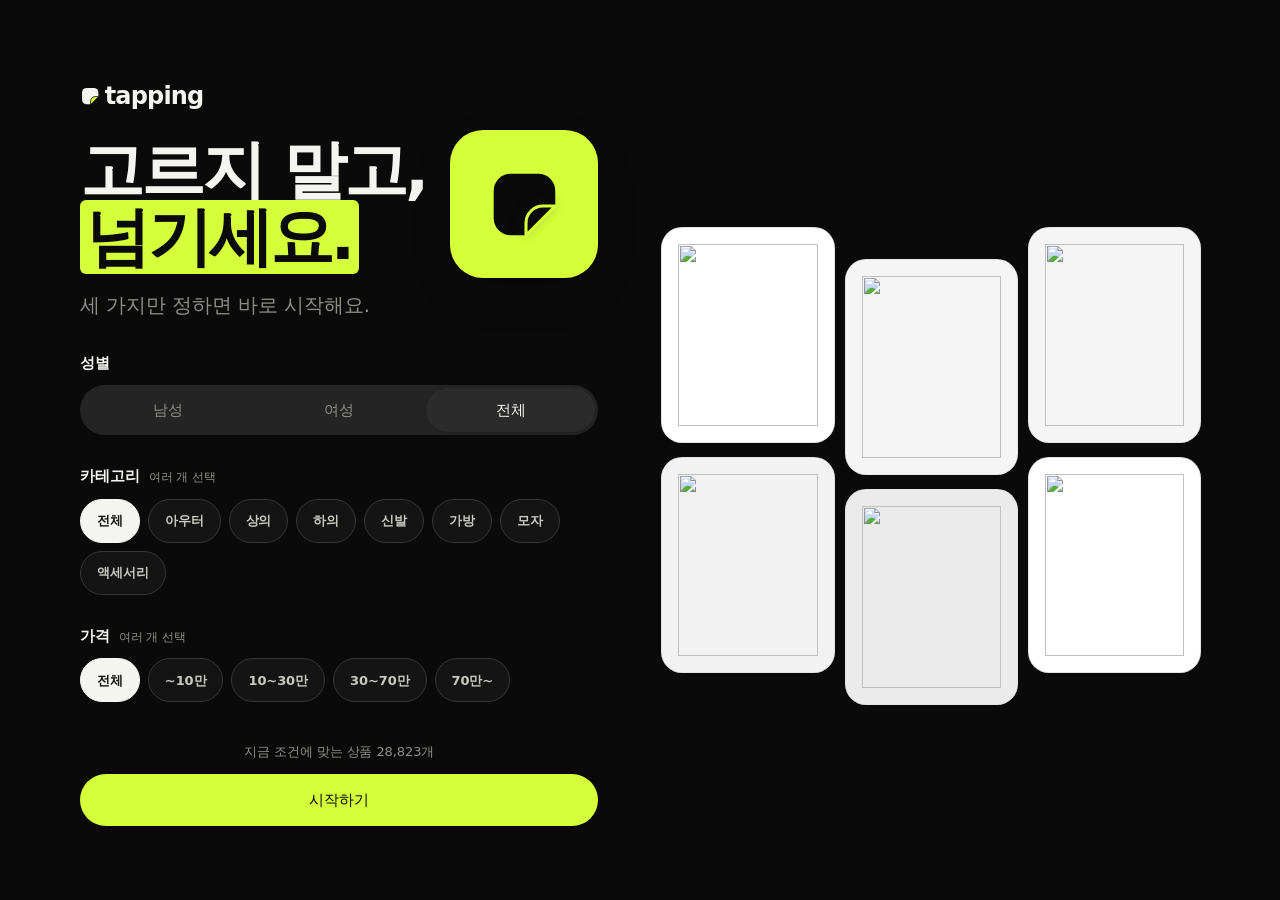
==== commit 11a90c30: "v0.7.2 누끼 켜기 + 기본 다크 기본 테마를 다크로 변경, 다크의 누끼 사진 칸은 카드와 같은 어두운 면, 라이트는 흰 칸, 상품 그림자 제거, 찢어진 누끼는 다크에서 원본 " ====
--- a/index.html
+++ b/index.html
@@ -1,5 +1,5 @@
 <!doctype html>
-<html lang="ko" data-palette="volt">
+<html lang="ko" data-palette="volt" data-theme="dark">
 <head>
 <meta charset="utf-8">
 <meta name="viewport" content="width=device-width,initial-scale=1,viewport-fit=cover">
--- a/tokens.css
+++ b/tokens.css
@@ -208,6 +208,7 @@
   --tp-badge-sm-h: 20px; --tp-badge-sm-r: 5px; --tp-badge-sm-fold: 7px; --tp-badge-sm-fold-r: 2.5px; --tp-badge-sm-pl: 7px; --tp-badge-sm-pr: 11px; --tp-badge-sm-t: 10px; --tp-badge-sm-t-ko: 11px;
   --tp-flap-new: #c9c9c3;
   --tp-on-ink: #ffffff;
+  --tp-ink-pill: light-dark(#0a0a0a, #242424);     /* 토스트·NEW 배지: 어두운 카드 위에서 묻히지 않게 */
   --tp-admin-bg: light-dark(#0a0a0a, #242424);
   --tp-admin-fg: light-dark(#ffffff, #f4f4f0);
 
--- a/style.css
+++ b/style.css
@@ -127,10 +127,9 @@
 .next-cue { display: none; }
 
 /* 누끼 모드 (app.js layoutPhoto): 판매처 원본 + 실루엣 마스크, 상품이 칸의 80%를 채우도록 위치·크기를 인라인으로 지정 */
-.is-cut, .ob-art figure.is-cut, .like-item .ph.is-cut { background: var(--c-surface-2); }   /* 흰 상품도 윤곽이 보이게 옅은 회색으로 통일 */
-.is-cut .pic { filter: drop-shadow(0 var(--s-2) var(--s-3) color-mix(in srgb, var(--c-depth) 12%, transparent)); }
+.is-cut, .ob-art figure.is-cut, .like-item .ph.is-cut { background: var(--c-surface); }   /* 사진 칸은 흰색, 상품 그림자 없음 (4-6) */
 .is-cut img { position: absolute; max-width: none; object-fit: fill; -webkit-mask-size: 100% 100%; mask-size: 100% 100%; -webkit-mask-repeat: no-repeat; mask-repeat: no-repeat; -webkit-mask-position: center; mask-position: center; }
-.coach { position: absolute; z-index: 2; left: 50%; top: calc(var(--photo-h) - var(--h-md) - var(--s-4)); height: var(--h-md); margin: 0; padding: 0 var(--s-4); border-radius: var(--r-pill); background: var(--c-depth); color: var(--tp-on-ink); font: 600 var(--t-label)/var(--h-md) var(--f-sans); white-space: nowrap; pointer-events: none; translate: -50% 0; transition: opacity var(--dur-4) var(--ease-standard); }   /* 구매 토스트와 같은 모양, 상품을 가리지 않게 사진 칸 아래쪽 */
+.coach { position: absolute; z-index: 2; left: 50%; top: calc(var(--photo-h) - var(--h-md) - var(--s-4)); height: var(--h-md); margin: 0; padding: 0 var(--s-4); border-radius: var(--r-pill); background: var(--tp-ink-pill); color: var(--tp-on-ink); font: 600 var(--t-label)/var(--h-md) var(--f-sans); white-space: nowrap; pointer-events: none; translate: -50% 0; transition: opacity var(--dur-4) var(--ease-standard); }   /* 구매 토스트와 같은 모양, 상품을 가리지 않게 사진 칸 아래쪽 */
 .coach.hide { opacity: 0; }
 
 /* 카드 정보 (4-1): 큰 브랜드명, 자간을 넓힌 작은 대문자 라벨 */
@@ -146,7 +145,7 @@
 .tp-badge { position: relative; display: inline-flex; align-items: center; height: var(--tp-badge-h); padding: 0 var(--tp-badge-pr) 0 var(--tp-badge-pl); border-radius: var(--tp-badge-r); background: var(--b); color: var(--f); font: 700 var(--tp-badge-t)/1 var(--f-sans); letter-spacing: .06em; white-space: nowrap; clip-path: polygon(0 0, 100% 0, 100% calc(100% - var(--tp-badge-fold)), calc(100% - var(--tp-badge-fold)) 100%, 0 100%); }
 .tp-badge::after { content: ""; position: absolute; right: 0; bottom: 0; width: var(--tp-badge-fold); height: var(--tp-badge-fold); background: var(--flap); border-top-left-radius: var(--tp-badge-fold-r); clip-path: polygon(0 0, 100% 0, 0 100%); }
 .tp-badge--collab { --b: var(--c-brand); --f: var(--c-on-brand); --flap: var(--c-on-brand); }
-.tp-badge--new { --b: var(--c-depth); --f: var(--tp-on-ink); --flap: var(--tp-flap-new); }
+.tp-badge--new { --b: var(--tp-ink-pill); --f: var(--tp-on-ink); --flap: var(--tp-flap-new); }
 .tp-badge--admin { --b: var(--tp-admin-bg); --f: var(--tp-admin-fg); --flap: var(--c-brand); font-size: var(--tp-badge-t-ko); letter-spacing: 0; }
 .tp-badge--sm { --tp-badge-h: var(--tp-badge-sm-h); --tp-badge-r: var(--tp-badge-sm-r); --tp-badge-fold: var(--tp-badge-sm-fold); --tp-badge-fold-r: var(--tp-badge-sm-fold-r); --tp-badge-pl: var(--tp-badge-sm-pl); --tp-badge-pr: var(--tp-badge-sm-pr); --tp-badge-t: var(--tp-badge-sm-t); }
 .tags.play .tp-badge { animation: tp-badge-in 280ms var(--ease-out) both; animation-delay: calc(var(--n, 0) * 60ms); }
@@ -181,7 +180,7 @@
 [data-phase="reset"] .front, [data-phase="reset"] .back, [data-phase="reset"] .peel, [data-phase="reset"] .pic { transition: none; }
 
 /* 구매 토스트: 카드 위 16px 가운데 */
-.buy-toast { position: absolute; z-index: 5; left: 50%; top: var(--s-4); display: inline-flex; align-items: center; gap: var(--s-2); height: var(--h-md); padding: 0 var(--s-4); border-radius: var(--r-pill); background: var(--c-depth); color: var(--tp-on-ink); font: 600 var(--t-label)/1 var(--f-sans); white-space: nowrap; translate: -50% 0; animation: ds-rise var(--dur-3) var(--ease-out); }
+.buy-toast { position: absolute; z-index: 5; left: 50%; top: var(--s-4); display: inline-flex; align-items: center; gap: var(--s-2); height: var(--h-md); padding: 0 var(--s-4); border-radius: var(--r-pill); background: var(--tp-ink-pill); color: var(--tp-on-ink); font: 600 var(--t-label)/1 var(--f-sans); white-space: nowrap; translate: -50% 0; animation: ds-rise var(--dur-3) var(--ease-out); }
 .buy-toast svg { width: var(--s-4); height: var(--s-4); color: var(--c-brand); }
 
 /* 아이콘 반응 (5-3): 누를 때 1회, 모두 제자리로 */
@@ -349,7 +348,7 @@
   .pbody .info { flex: 1 0 min(var(--tp-card-pc-info-min), 46%); padding: var(--s-7) var(--s-5) var(--s-5); }
   .pbody .p-title { -webkit-line-clamp: 3; }
   .coach { top: auto; bottom: var(--s-4); left: calc(var(--photo-w) / 2); }
-  .next-cue { position: absolute; z-index: 2; top: 50%; left: calc(var(--photo-w) - var(--act) - var(--s-4)); display: grid; place-items: center; width: var(--act); height: var(--act); border-radius: 50%; background: var(--c-depth); color: var(--tp-on-ink); box-shadow: var(--tp-shadow-act); pointer-events: none; opacity: 0; transform: translate(calc(var(--s-2) * -1), -50%); transition: opacity var(--dur-2), transform var(--dur-3) var(--ease-spring); }
+  .next-cue { position: absolute; z-index: 2; top: 50%; left: calc(var(--photo-w) - var(--act) - var(--s-4)); display: grid; place-items: center; width: var(--act); height: var(--act); border-radius: 50%; background: var(--tp-ink-pill); color: var(--tp-on-ink); box-shadow: var(--tp-shadow-act); pointer-events: none; opacity: 0; transform: translate(calc(var(--s-2) * -1), -50%); transition: opacity var(--dur-2), transform var(--dur-3) var(--ease-spring); }
   .front:hover .next-cue, .hit:focus-visible ~ .next-cue { opacity: 1; transform: translate(0, -50%); }
   .hit:active ~ .next-cue { transform: translate(var(--s-1), -50%) scale(.965); transition-duration: var(--dur-1); }
 
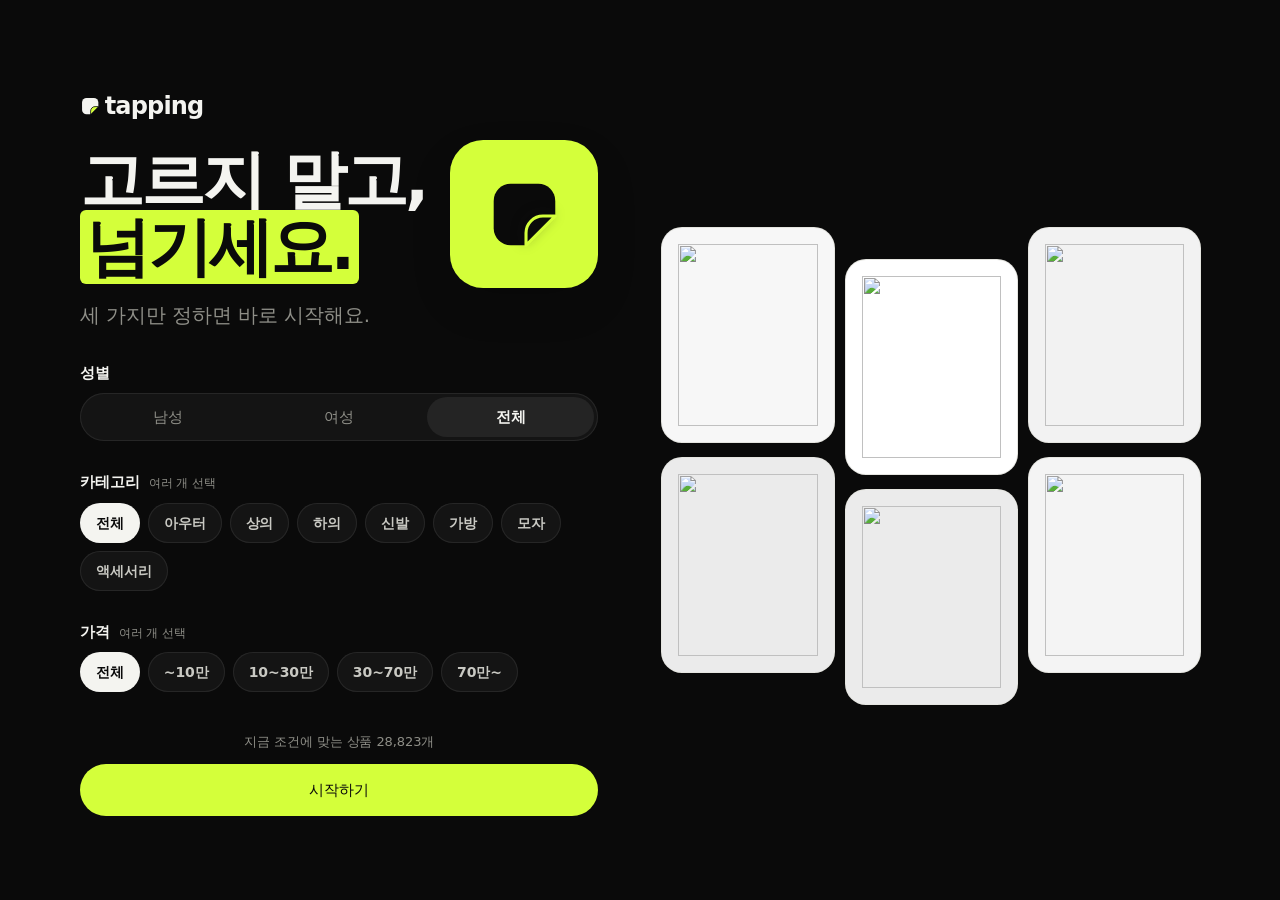
==== commit 49c1a8bf: "v0.8 표지 카드 + 화면 모드 앱을 새로 열면 덱 맨 앞에 표지 카드, 탭하면 기존 Peel로 첫 상품. 설정 바꾸기에 다크(기본)/라이트/시스템 선택 추가. 다크 확정값 반영" ====
--- a/index.html
+++ b/index.html
@@ -19,6 +19,7 @@
 <meta property="og:image:width" content="1200">
 <meta property="og:image:height" content="630">
 <meta name="twitter:card" content="summary_large_image">
+<script>(function(){try{var t=localStorage.getItem('tapping.theme'),r=document.documentElement;if(t==='light')r.setAttribute('data-theme','light');else if(t==='system')r.removeAttribute('data-theme');}catch(e){}})();</script>
 <link rel="stylesheet" href="https://cdn.jsdelivr.net/gh/orioncactus/pretendard@v1.3.9/dist/web/variable/pretendardvariable-dynamic-subset.min.css">
 <link rel="stylesheet" href="tokens.css">
 <link rel="stylesheet" href="components.css">
@@ -85,6 +86,17 @@
           <button type="button" data-v="1">10~30만</button>
           <button type="button" data-v="2">30~70만</button>
           <button type="button" data-v="3">70만~</button>
+        </div>
+      </fieldset>
+
+      <!-- 화면 모드 (4-8): 설정 바꾸기에서만, 적용하기 없이 누르는 즉시 바뀜 -->
+      <hr class="q-rule">
+      <fieldset class="q q--theme">
+        <legend><svg class="ico" id="theme-moon" data-i="moon" viewBox="0 0 24 24" aria-hidden="true"><use href="brand/icons/sprite.svg#moon"/></svg><span data-copy="themeTitle"></span><span class="hint" data-copy="themeHint"></span></legend>
+        <div class="seg seg--full" id="theme-seg">
+          <button class="seg__btn" type="button" data-t="dark" data-copy="themeDark"></button>
+          <button class="seg__btn" type="button" data-t="light" data-copy="themeLight"></button>
+          <button class="seg__btn" type="button" data-t="system" data-copy="themeSystem"></button>
         </div>
       </fieldset>
 
@@ -132,7 +144,16 @@
       <!-- 카드 2장: 뒤 카드에는 다음 상품을 항상 미리 깔아 둔다 (Peel 전환) -->
       <div class="deck" id="deck">
         <article class="pcard back" id="shell-back" aria-hidden="true"></article>
-        <article class="pcard front" id="shell-front">
+        <article class="front" id="shell-front">
+          <div class="face" id="front-face">
+          <!-- 표지 카드 (4-7): 앱을 새로 열면 덱 맨 앞에 한 장, 탭하면 Peel로 첫 상품 -->
+          <div class="cover" id="cover" hidden>
+            <span class="cover__label" id="cv-label"></span>
+            <div class="cover__main" id="cv-main"><span class="cover__n" id="cv-n"></span><span class="cover__s" id="cv-s"></span></div>
+            <div class="cover__zero" id="cv-zero" hidden><span class="cover__zt" id="cv-zt"></span><span class="cover__zs" id="cv-zs"></span></div>
+            <div class="cover__rule"></div>
+            <div class="cover__set"><svg viewBox="0 0 24 24" aria-hidden="true"><use href="brand/icons/sprite.svg#sliders"/></svg><span id="cv-set"></span></div>
+          </div>
           <div class="hit" id="stage" role="button" tabindex="0" aria-label="다음 상품 보기"></div>
           <span class="next-cue" aria-hidden="true"><svg class="ico" data-i="arrow-right" viewBox="0 0 24 24"><use href="brand/icons/sprite.svg#arrow-right"/></svg></span>
           <p class="coach" id="coach"></p>
@@ -147,8 +168,8 @@
               <svg class="ico" data-i="bag" viewBox="0 0 24 24" aria-hidden="true"><use href="brand/icons/sprite.svg#bag"/></svg>
             </button>
           </div>
-          <span class="peel peel--cut" aria-hidden="true"></span>
           <span class="peel peel--flap" aria-hidden="true"><i></i></span>
+          </div>
         </article>
         <div class="buy-toast" id="buy-toast" role="status" hidden>
           <svg class="ico" data-i="external" viewBox="0 0 24 24" aria-hidden="true"><use href="brand/icons/sprite.svg#external"/></svg>
--- a/tokens.css
+++ b/tokens.css
@@ -206,19 +206,26 @@
   /* 접힌 모서리 배지: 24(기본) / 20(찜 목록 썸네일) */
   --tp-badge-h: 24px;    --tp-badge-r: 6px;    --tp-badge-fold: 8px;    --tp-badge-fold-r: 3px;    --tp-badge-pl: 9px;    --tp-badge-pr: 13px;    --tp-badge-t: 11px;    --tp-badge-t-ko: 12px;
   --tp-badge-sm-h: 20px; --tp-badge-sm-r: 5px; --tp-badge-sm-fold: 7px; --tp-badge-sm-fold-r: 2.5px; --tp-badge-sm-pl: 7px; --tp-badge-sm-pr: 11px; --tp-badge-sm-t: 10px; --tp-badge-sm-t-ko: 11px;
-  --tp-flap-new: #c9c9c3;
   --tp-on-ink: #ffffff;
-  --tp-ink-pill: light-dark(#0a0a0a, #242424);     /* 토스트·NEW 배지: 어두운 카드 위에서 묻히지 않게 */
+  --tp-toast-bg: light-dark(#0a0a0a, #f4f4f0);    /* 떠 있는 중립 요소(토스트·안내·선택된 칩): 다크는 밝은 면으로 반전 */
+  --tp-toast-fg: light-dark(#ffffff, #0a0a0a);
+  --tp-toast-ic: light-dark(#d4ff3a, #0a0a0a);
   --tp-admin-bg: light-dark(#0a0a0a, #242424);
   --tp-admin-fg: light-dark(#ffffff, #f4f4f0);
 
   /* 카드·버튼 */
-  --tp-shadow-card: 0 4px 14px rgb(10 10 10 / .06), 0 18px 44px rgb(10 10 10 / .08);       /* 맨 앞 카드 */
+  --tp-card-l1: light-dark(rgb(10 10 10 / .06), transparent);
+  --tp-card-l2: light-dark(rgb(10 10 10 / .08), transparent);
+  --tp-card-d: light-dark(transparent, rgb(0 0 0 / .45));
+  --tp-filter-card: drop-shadow(0 4px 14px var(--tp-card-l1)) drop-shadow(0 18px 44px var(--tp-card-l2)) drop-shadow(0 18px 40px var(--tp-card-d));   /* 맨 앞 카드: 접힌 모양을 따라가도록 filter */
   --tp-shadow-card-back: 0 1px 2px rgb(10 10 10 / .05), 0 2px 10px rgb(10 10 10 / .04);    /* 뒤 카드 */
-  --tp-shadow-act: 0 1px 2px rgb(10 10 10 / .06), 0 2px 10px rgb(10 10 10 / .08);          /* 흰 반응 버튼 */
-  --tp-ring-buy: rgb(10 10 10 / .14);
+  --tp-act-bg: light-dark(#ffffff, #242424);      /* 찜·별로 버튼 */
+  --tp-act-fg: light-dark(#0a0a0a, #f4f4f0);
+  --tp-act-c1: light-dark(rgb(10 10 10 / .06), transparent);
+  --tp-act-c2: light-dark(rgb(10 10 10 / .08), transparent);
+  --tp-shadow-act: 0 1px 2px var(--tp-act-c1), 0 2px 10px var(--tp-act-c2);
+  --tp-ring-buy: light-dark(rgb(10 10 10 / .14), transparent);
   --tp-peel-shadow: rgb(10 10 10 / .18);
-  --tp-act-ring: light-dark(transparent, #262626); /* 흰 버튼이 어두운 카드 위에 있을 때 윤곽 */
   --tp-state-btn: light-dark(#ffffff, #1c1c1c);    /* 빈 화면 보조 버튼 */
   --tp-state-art: 160px;   --tp-state-text: 270px;   --tp-state-btn-w: 220px;
 
@@ -233,6 +240,24 @@
   --tp-dur-tile: 220ms;
   --tp-shadow-tile: 0 18px 40px rgb(10 10 10 / .14);
   --tp-tile-flap-shadow: rgb(10 10 10 / .28);
+  /* 설정 화면 세그먼트 (4-8) */
+  --tp-seg-h: 48px;
+  --tp-seg-bg: light-dark(#ebebe6, #141414);
+  --tp-seg-line: light-dark(#e5e5e0, #262626);
+  --tp-seg-on: light-dark(#ffffff, #242424);
+  --tp-seg-c: light-dark(rgb(10 10 10 / .06), transparent);
+  --tp-shadow-seg: 0 1px 2px var(--tp-seg-c), 0 2px 8px var(--tp-seg-c);
+
+  /* 표지 카드 (4-7): 휴대폰 402 기준, 작은 휴대폰·PC는 아래 @media */
+  --tp-cv-pad: 28px;   --tp-cv-label: 13px;
+  --tp-cv-n3: 136px;   --tp-cv-n4: 112px;   --tp-cv-n5: 92px;
+  --tp-cv-sent: 30px;  --tp-cv-zero: 40px;  --tp-cv-zero-sub: 17px;
+  --tp-cv-line-t: 24px; --tp-cv-line-b: 20px;
+  --tp-cv-set: 15px;   --tp-cv-set-ic: 18px; --tp-cv-set-r: 88px;
+  --tp-cv-fold: 72px;  --tp-cv-fold-up: 90px; --tp-cv-fold-go: 104px;
+  --tp-cv-tilt: 18px;
+  --tp-dur-fold: 300ms;
+
   /* Peel 전환 (약 620ms, 브랜드 시그니처로 승인된 예외) */
   --tp-peel: 104px;
   --tp-back-y: 18px;
@@ -244,7 +269,14 @@
   --ease-icon: cubic-bezier(.33, 1, .68, 1);
 }
 @media (prefers-reduced-motion: reduce) {
-  :root { --tp-dur-peel-press: 1ms; --tp-dur-peel-exit: 1ms; --tp-dur-peel-back: 1ms; --tp-dur-follow: 1ms; --tp-dur-tile: 1ms; }
+  :root { --tp-dur-peel-press: 1ms; --tp-dur-peel-exit: 1ms; --tp-dur-peel-back: 1ms; --tp-dur-follow: 1ms; --tp-dur-tile: 1ms; --tp-dur-fold: 1ms; }
+}
+
+@media (max-width: 379px), (max-height: 640px) {
+  :root { --tp-cv-pad: 24px; --tp-cv-label: 12px; --tp-cv-n3: 112px; --tp-cv-n4: 96px; --tp-cv-n5: 76px; --tp-cv-sent: 26px; --tp-cv-zero: 34px; --tp-cv-zero-sub: 15px; --tp-cv-line-t: 20px; --tp-cv-line-b: 16px; --tp-cv-set: 14px; --tp-cv-set-ic: 17px; --tp-cv-set-r: 80px; --tp-cv-fold: 64px; --tp-cv-fold-up: 80px; --tp-cv-fold-go: 92px; }
+}
+@media (min-width: 1024px) {
+  :root { --tp-cv-pad: 56px; --tp-cv-label: 15px; --tp-cv-n3: 240px; --tp-cv-n4: 200px; --tp-cv-n5: 168px; --tp-cv-sent: 48px; --tp-cv-zero: 64px; --tp-cv-zero-sub: 20px; --tp-cv-line-t: 32px; --tp-cv-line-b: 24px; --tp-cv-set: 17px; --tp-cv-set-ic: 20px; --tp-cv-set-r: 112px; --tp-cv-fold: 96px; --tp-cv-fold-up: 120px; --tp-cv-fold-go: 136px; }
 }
 
 /* ---------- 5. v1.0 이름 호환 (기존 화면이 깨지지 않게) ---------- */
--- a/style.css
+++ b/style.css
@@ -55,7 +55,8 @@
 .ob-back { margin-left: calc(var(--s-3) * -1); width: var(--hit); height: var(--hit); color: var(--c-ink); }
 .ob-back svg { width: var(--s-5); height: var(--s-5); }
 .ob-edit-title { display: none; margin: 0; color: var(--c-ink); font: 750 var(--t-h2)/1.2 var(--f-sans); letter-spacing: -.02em; }
-.onboard.is-edit .ob-top { position: sticky; top: 0; z-index: 2; margin: calc(max(var(--s-6), env(safe-area-inset-top)) * -1) calc(var(--s-5) * -1) 0; padding: max(var(--s-3), env(safe-area-inset-top)) var(--s-5) var(--s-2); background: var(--c-glass); -webkit-backdrop-filter: var(--blur); backdrop-filter: var(--blur); }
+.onboard.is-edit .ob-top { position: sticky; top: 0; z-index: 2; margin: calc(max(var(--s-6), env(safe-area-inset-top)) * -1) calc(var(--s-5) * -1) 0; padding: max(var(--s-3), env(safe-area-inset-top)) var(--s-5) var(--s-2); background: var(--c-surface); box-shadow: 0 1px 0 var(--c-line); }
+.onboard.is-edit .ob-main { gap: var(--s-5); }
 .onboard.is-edit .ob-logo, .onboard.is-edit .ob-hero, .onboard.is-edit .ob-head .lead { display: none; }
 .onboard.is-edit .ob-edit-title { display: block; }
 .ob-title { font-size: clamp(2.25rem, 1.6rem + 3vw, var(--t-display)); }
@@ -74,19 +75,31 @@
 .tile__flap { transform: translate(calc(var(--dx, 0) * var(--tp-tile) / 18), calc(var(--dy, 0) * var(--tp-tile) / 18)); filter: drop-shadow(calc((var(--dx, 0) * -4 - 2) * 1px) calc((var(--dy, 0) * -4 - 2) * 1px) 6px var(--tp-tile-flap-shadow)); }
 .tile__flap path { fill: var(--c-on-brand); stroke: var(--c-brand); stroke-width: 4; stroke-linejoin: round; }
 .q { margin: 0; padding: 0; border: 0; min-width: 0; }
-.q legend { margin-bottom: var(--s-3); padding: 0; color: var(--c-ink); font: 700 var(--t-body)/1.3 var(--f-sans); }
+.q legend { margin-bottom: 10px; padding: 0; color: var(--c-ink); font: 700 var(--t-body)/1.3 var(--f-sans); }
 .hint { margin-left: var(--s-1); color: var(--c-muted); font-size: var(--t-caption); font-weight: 500; }
 .seg--full { display: flex; width: 100%; }
 .seg--full .seg__btn { flex: 1; height: var(--hit); font-size: var(--t-body); }
+.onboard .seg { display: grid; grid-auto-flow: column; grid-auto-columns: minmax(0, 1fr); gap: var(--s-1); height: var(--tp-seg-h); padding: var(--s-1); background: var(--tp-seg-bg); box-shadow: inset 0 0 0 1px var(--tp-seg-line); }
+.onboard .seg .seg__btn { height: 100%; padding: 0; color: var(--c-muted); font: 500 var(--t-body)/1 var(--f-sans); }
+.onboard .seg .seg__btn[aria-pressed="true"] { background: var(--tp-seg-on); box-shadow: var(--tp-shadow-seg); color: var(--c-ink); font-weight: 700; }
+/* 화면 모드 (4-8): 설정 바꾸기에서만, 가격 아래 구분선 다음 */
+.q--theme { display: none; }
+.onboard.is-edit .q--theme { display: block; }
+.q-rule { display: none; width: 100%; height: 1px; margin: 0; border: 0; background: var(--c-line); }
+.onboard.is-edit .q-rule { display: block; }
+.q--theme legend { display: flex; align-items: center; gap: 6px; }
+.q--theme legend svg { width: 18px; height: 18px; }
+.q--theme .hint { margin-left: 0; }
+.theme-fade, .theme-fade * { transition: background-color var(--tp-dur-follow) var(--ease-standard), color var(--tp-dur-follow) var(--ease-standard) !important; }
 .picks { display: flex; flex-wrap: wrap; gap: var(--s-2); }
 .picks button {
-  height: var(--hit); padding: 0 var(--s-4); border: 1px solid var(--c-line-strong); border-radius: var(--r-pill);
-  background: var(--c-surface); color: var(--c-ink-2); font: 650 var(--t-label)/1 var(--f-sans);
+  height: var(--h-md); padding: 0 var(--s-4); border: 0; border-radius: var(--r-pill);
+  background: var(--c-surface); box-shadow: inset 0 0 0 1px var(--c-line); color: var(--c-ink-2); font: 600 var(--tp-t-name)/1 var(--f-sans);
   transition: background-color var(--dur-2) var(--ease-standard), color var(--dur-2), border-color var(--dur-2), transform var(--dur-3) var(--ease-spring);
 }
 .picks button:active { transform: scale(.94); transition-duration: var(--dur-1); }
-.picks button[aria-pressed="true"] { border-color: var(--c-ink); background: var(--c-ink); color: var(--c-surface); }
-@media (hover: hover) { .picks button:hover:not([aria-pressed="true"]) { border-color: var(--c-ink); color: var(--c-ink); } }
+.picks button[aria-pressed="true"] { background: var(--c-ink); box-shadow: none; color: var(--tp-toast-fg); }
+@media (hover: hover) { .picks button:hover:not([aria-pressed="true"]) { box-shadow: inset 0 0 0 1px var(--c-ink); color: var(--c-ink); } }
 .ob-foot { display: flex; flex-direction: column; gap: var(--s-2); margin-top: auto; }
 .count { margin: 0 0 var(--s-1); color: var(--c-muted); font-size: var(--t-label); text-align: center; font-variant-numeric: tabular-nums; }
 .link { min-height: var(--hit); border: 0; background: none; color: var(--c-muted); font: 500 var(--t-label) var(--f-sans); }
@@ -113,7 +126,10 @@
 .deck { position: absolute; inset: 0; transform: translateY(calc(var(--pull, 0) * 124px)); transition: transform 460ms var(--ease-out); }
 .pcard { position: absolute; inset: 0; overflow: hidden; border-radius: var(--r-xl); background: var(--c-surface); }
 .pbody { position: absolute; inset: 0; display: flex; flex-direction: column; }
-.front { z-index: 1; box-shadow: var(--tp-shadow-card); transform: perspective(1200px) rotateX(calc(var(--ty, 0) * -3deg)) rotateY(calc(var(--tx, 0) * 3deg)); transition: transform var(--tp-dur-follow) var(--ease-standard); }
+.front { position: absolute; inset: 0; z-index: 1; filter: var(--tp-filter-card); transform: perspective(1200px) rotateX(calc(var(--ty, 0) * -3deg)) rotateY(calc(var(--tx, 0) * 3deg)); transition: transform var(--tp-dur-follow) var(--ease-standard); }
+/* 카드 면: 접힌 만큼 모서리를 잘라 뒤 카드가 그대로 보이게 한다 (5-1, 4-7) */
+.face { --fold: 0px; position: absolute; inset: 0; overflow: hidden; border-radius: var(--r-xl); background: var(--c-surface); clip-path: polygon(0 0, 100% 0, 100% calc(100% - var(--fold)), calc(100% - var(--fold)) 100%, 0 100%); transition: clip-path var(--tp-dur-fold) var(--ease-icon); }
+.deck.enter { animation: tp-state-in 420ms var(--ease-out); }
 .back { box-shadow: var(--tp-shadow-card-back); transform: translateY(var(--tp-back-y)) scale(var(--tp-back-scale)); transform-origin: 50% 100%; }
 .back .tags, .back .seq { visibility: hidden; }       /* 배지·순번은 맨 앞에 올라온 뒤 등장 */
 
@@ -129,7 +145,7 @@
 /* 누끼 모드 (app.js layoutPhoto): 판매처 원본 + 실루엣 마스크, 상품이 칸의 80%를 채우도록 위치·크기를 인라인으로 지정 */
 .is-cut, .ob-art figure.is-cut, .like-item .ph.is-cut { background: var(--c-surface); }   /* 사진 칸은 흰색, 상품 그림자 없음 (4-6) */
 .is-cut img { position: absolute; max-width: none; object-fit: fill; -webkit-mask-size: 100% 100%; mask-size: 100% 100%; -webkit-mask-repeat: no-repeat; mask-repeat: no-repeat; -webkit-mask-position: center; mask-position: center; }
-.coach { position: absolute; z-index: 2; left: 50%; top: calc(var(--photo-h) - var(--h-md) - var(--s-4)); height: var(--h-md); margin: 0; padding: 0 var(--s-4); border-radius: var(--r-pill); background: var(--tp-ink-pill); color: var(--tp-on-ink); font: 600 var(--t-label)/var(--h-md) var(--f-sans); white-space: nowrap; pointer-events: none; translate: -50% 0; transition: opacity var(--dur-4) var(--ease-standard); }   /* 구매 토스트와 같은 모양, 상품을 가리지 않게 사진 칸 아래쪽 */
+.coach { position: absolute; z-index: 2; left: 50%; top: calc(var(--photo-h) - var(--h-md) - var(--s-4)); height: var(--h-md); margin: 0; padding: 0 var(--s-4); border-radius: var(--r-pill); background: var(--tp-toast-bg); color: var(--tp-toast-fg); font: 600 var(--t-label)/var(--h-md) var(--f-sans); white-space: nowrap; pointer-events: none; translate: -50% 0; transition: opacity var(--dur-4) var(--ease-standard); }   /* 구매 토스트와 같은 모양, 상품을 가리지 않게 사진 칸 아래쪽 */
 .coach.hide { opacity: 0; }
 
 /* 카드 정보 (4-1): 큰 브랜드명, 자간을 넓힌 작은 대문자 라벨 */
@@ -145,7 +161,7 @@
 .tp-badge { position: relative; display: inline-flex; align-items: center; height: var(--tp-badge-h); padding: 0 var(--tp-badge-pr) 0 var(--tp-badge-pl); border-radius: var(--tp-badge-r); background: var(--b); color: var(--f); font: 700 var(--tp-badge-t)/1 var(--f-sans); letter-spacing: .06em; white-space: nowrap; clip-path: polygon(0 0, 100% 0, 100% calc(100% - var(--tp-badge-fold)), calc(100% - var(--tp-badge-fold)) 100%, 0 100%); }
 .tp-badge::after { content: ""; position: absolute; right: 0; bottom: 0; width: var(--tp-badge-fold); height: var(--tp-badge-fold); background: var(--flap); border-top-left-radius: var(--tp-badge-fold-r); clip-path: polygon(0 0, 100% 0, 0 100%); }
 .tp-badge--collab { --b: var(--c-brand); --f: var(--c-on-brand); --flap: var(--c-on-brand); }
-.tp-badge--new { --b: var(--tp-ink-pill); --f: var(--tp-on-ink); --flap: var(--tp-flap-new); }
+.tp-badge--new { --b: var(--tp-admin-bg); --f: var(--tp-admin-fg); --flap: var(--c-brand); }   /* 관리자 배지와 같은 모양 */
 .tp-badge--admin { --b: var(--tp-admin-bg); --f: var(--tp-admin-fg); --flap: var(--c-brand); font-size: var(--tp-badge-t-ko); letter-spacing: 0; }
 .tp-badge--sm { --tp-badge-h: var(--tp-badge-sm-h); --tp-badge-r: var(--tp-badge-sm-r); --tp-badge-fold: var(--tp-badge-sm-fold); --tp-badge-fold-r: var(--tp-badge-sm-fold-r); --tp-badge-pl: var(--tp-badge-sm-pl); --tp-badge-pr: var(--tp-badge-sm-pr); --tp-badge-t: var(--tp-badge-sm-t); }
 .tags.play .tp-badge { animation: tp-badge-in 280ms var(--ease-out) both; animation-delay: calc(var(--n, 0) * 60ms); }
@@ -158,7 +174,7 @@
 .actions { position: absolute; right: var(--s-4); bottom: var(--bar-x); z-index: 3; display: flex; flex-direction: column; gap: 10px; }
 .act {
   display: grid; place-items: center; width: var(--act); height: var(--act); padding: 0; border: 0; border-radius: 50%;
-  background: var(--c-surface); color: var(--c-ink); box-shadow: var(--tp-shadow-act), 0 0 0 1px var(--tp-act-ring);
+  background: var(--tp-act-bg); color: var(--tp-act-fg); box-shadow: var(--tp-shadow-act);
   transition: background-color var(--dur-2) var(--ease-standard), color var(--dur-2), transform var(--dur-3) var(--ease-spring);
 }
 .act:active { transform: scale(.965); transition-duration: var(--dur-1); }
@@ -169,19 +185,39 @@
 .act.buy { background: var(--c-brand); color: var(--c-on-brand); box-shadow: inset 0 0 0 1px var(--tp-ring-buy), var(--tp-shadow-buy); }
 
 /* Peel 전환 (5-1): 카드 오른쪽 아래가 접히고 위로 빠지면서 뒤 카드가 올라온다 */
-.peel { position: absolute; z-index: 4; right: 0; bottom: 0; width: 0; height: 0; pointer-events: none; transition: width var(--tp-dur-peel-press) var(--ease-out), height var(--tp-dur-peel-press) var(--ease-out); }
-.peel--cut { background: var(--c-bg-app); clip-path: polygon(100% 0, 100% 100%, 0 100%); }
+.peel { position: absolute; z-index: 4; right: 0; bottom: 0; width: var(--fold); height: var(--fold); pointer-events: none; transition: width var(--tp-dur-fold) var(--ease-icon), height var(--tp-dur-fold) var(--ease-icon); }
 .peel--flap { filter: drop-shadow(-3px -3px 8px var(--tp-peel-shadow)); }
 .peel--flap i { display: block; width: 100%; height: 100%; background: var(--c-brand); border-top-left-radius: 42%; clip-path: polygon(0 0, 100% 0, 0 100%); }
-[data-phase="peel"] .peel, [data-phase="exit"] .peel { width: var(--tp-peel); height: var(--tp-peel); }
+[data-phase="peel"] .face, [data-phase="exit"] .face { --fold: var(--tp-peel); }
+[data-phase="peel"] .face, [data-phase="exit"] .face, [data-phase="peel"] .peel, [data-phase="exit"] .peel { transition-duration: var(--tp-dur-peel-press); transition-timing-function: var(--ease-out); }
 [data-phase="peel"] .front { transform: scale(.985); transition: transform var(--tp-dur-peel-press) var(--ease-out); }
 [data-phase="exit"] .front { transform: translateY(-118%) rotate(-7deg); transition: transform var(--tp-dur-peel-exit) var(--ease-in); }
 [data-phase="exit"] .back { transform: none; transition: transform var(--tp-dur-peel-back) var(--ease-out) 60ms; }
-[data-phase="reset"] .front, [data-phase="reset"] .back, [data-phase="reset"] .peel, [data-phase="reset"] .pic { transition: none; }
+[data-phase="reset"] .front, [data-phase="reset"] .back, [data-phase="reset"] .face, [data-phase="reset"] .peel, [data-phase="reset"] .pic { transition: none; }
+
+/* 표지 카드 (4-7): 숫자 포스터. Volt는 접힌 모서리 하나뿐 */
+.cover { position: absolute; inset: 0; display: flex; flex-direction: column; padding: var(--tp-cv-pad); background: var(--c-surface); color: var(--c-ink); }
+.cover__label { color: var(--c-muted); font: 700 var(--tp-cv-label)/normal var(--f-sans); }
+.cover__main, .cover__zero { display: flex; flex-direction: column; margin-top: auto; }
+.cover__main { --n: var(--tp-cv-n3); }
+.cover__main[data-d="4"] { --n: var(--tp-cv-n4); }
+.cover__main[data-d="5"] { --n: var(--tp-cv-n5); }
+.cover__n { margin-left: calc(var(--n) * -.045); font: 800 var(--n)/.86 var(--f-sans); letter-spacing: -.055em; }
+.cover__s { margin-top: calc(var(--n) * .2); font: 800 var(--tp-cv-sent)/1.15 var(--f-sans); letter-spacing: var(--tp-tr-logo); }
+.cover__zt { font: 800 var(--tp-cv-zero)/1.12 var(--f-sans); letter-spacing: -.04em; white-space: pre-line; }
+.cover__zs { margin-top: var(--s-3); color: var(--c-ink-2); font: 600 var(--tp-cv-zero-sub)/1.4 var(--f-sans); }
+.cover__rule { flex: none; height: 1px; margin: var(--tp-cv-line-t) 0 var(--tp-cv-line-b); background: var(--c-line); }
+.cover__set { display: flex; align-items: flex-start; gap: var(--s-2); padding-right: var(--tp-cv-set-r); color: var(--c-ink-2); font: 600 var(--tp-cv-set)/1.35 var(--f-sans); }
+.cover__set svg { flex: none; width: var(--tp-cv-set-ic); height: var(--tp-cv-set-ic); margin-top: 1px; }
+.cover__set span { display: -webkit-box; overflow: hidden; -webkit-line-clamp: 2; -webkit-box-orient: vertical; }
+.viewer[data-cover] .actions, .viewer[data-cover] .next-cue, .viewer[data-cover] .coach { display: none; }
+.viewer[data-cover="on"] .face { --fold: calc(var(--tp-cv-fold) + max(0px, (var(--tx, 0) + var(--ty, 0)) / 2 * var(--tp-cv-tilt))); }
+.viewer[data-cover="on"][data-nudge] .face { --fold: var(--tp-cv-fold-up); }
+.viewer[data-cover][data-phase="peel"] .face, .viewer[data-cover][data-phase="exit"] .face { --fold: var(--tp-cv-fold-go); }
 
 /* 구매 토스트: 카드 위 16px 가운데 */
-.buy-toast { position: absolute; z-index: 5; left: 50%; top: var(--s-4); display: inline-flex; align-items: center; gap: var(--s-2); height: var(--h-md); padding: 0 var(--s-4); border-radius: var(--r-pill); background: var(--tp-ink-pill); color: var(--tp-on-ink); font: 600 var(--t-label)/1 var(--f-sans); white-space: nowrap; translate: -50% 0; animation: ds-rise var(--dur-3) var(--ease-out); }
-.buy-toast svg { width: var(--s-4); height: var(--s-4); color: var(--c-brand); }
+.buy-toast { position: absolute; z-index: 5; left: 50%; top: var(--s-4); display: inline-flex; align-items: center; gap: var(--s-2); height: var(--h-md); padding: 0 var(--s-4); border-radius: var(--r-pill); background: var(--tp-toast-bg); color: var(--tp-toast-fg); font: 600 var(--t-label)/1 var(--f-sans); white-space: nowrap; translate: -50% 0; animation: ds-rise var(--dur-3) var(--ease-out); }
+.buy-toast svg { width: var(--s-4); height: var(--s-4); color: var(--tp-toast-ic); }
 
 /* 아이콘 반응 (5-3): 누를 때 1회, 모두 제자리로 */
 .ico { transform-origin: 50% 50%; }
@@ -348,7 +384,7 @@
   .pbody .info { flex: 1 0 min(var(--tp-card-pc-info-min), 46%); padding: var(--s-7) var(--s-5) var(--s-5); }
   .pbody .p-title { -webkit-line-clamp: 3; }
   .coach { top: auto; bottom: var(--s-4); left: calc(var(--photo-w) / 2); }
-  .next-cue { position: absolute; z-index: 2; top: 50%; left: calc(var(--photo-w) - var(--act) - var(--s-4)); display: grid; place-items: center; width: var(--act); height: var(--act); border-radius: 50%; background: var(--tp-ink-pill); color: var(--tp-on-ink); box-shadow: var(--tp-shadow-act); pointer-events: none; opacity: 0; transform: translate(calc(var(--s-2) * -1), -50%); transition: opacity var(--dur-2), transform var(--dur-3) var(--ease-spring); }
+  .next-cue { position: absolute; z-index: 2; top: 50%; left: calc(var(--photo-w) - var(--act) - var(--s-4)); display: grid; place-items: center; width: var(--act); height: var(--act); border-radius: 50%; background: var(--tp-toast-bg); color: var(--tp-toast-fg); box-shadow: var(--tp-shadow-act); pointer-events: none; opacity: 0; transform: translate(calc(var(--s-2) * -1), -50%); transition: opacity var(--dur-2), transform var(--dur-3) var(--ease-spring); }
   .front:hover .next-cue, .hit:focus-visible ~ .next-cue { opacity: 1; transform: translate(0, -50%); }
   .hit:active ~ .next-cue { transform: translate(var(--s-1), -50%) scale(.965); transition-duration: var(--dur-1); }
 
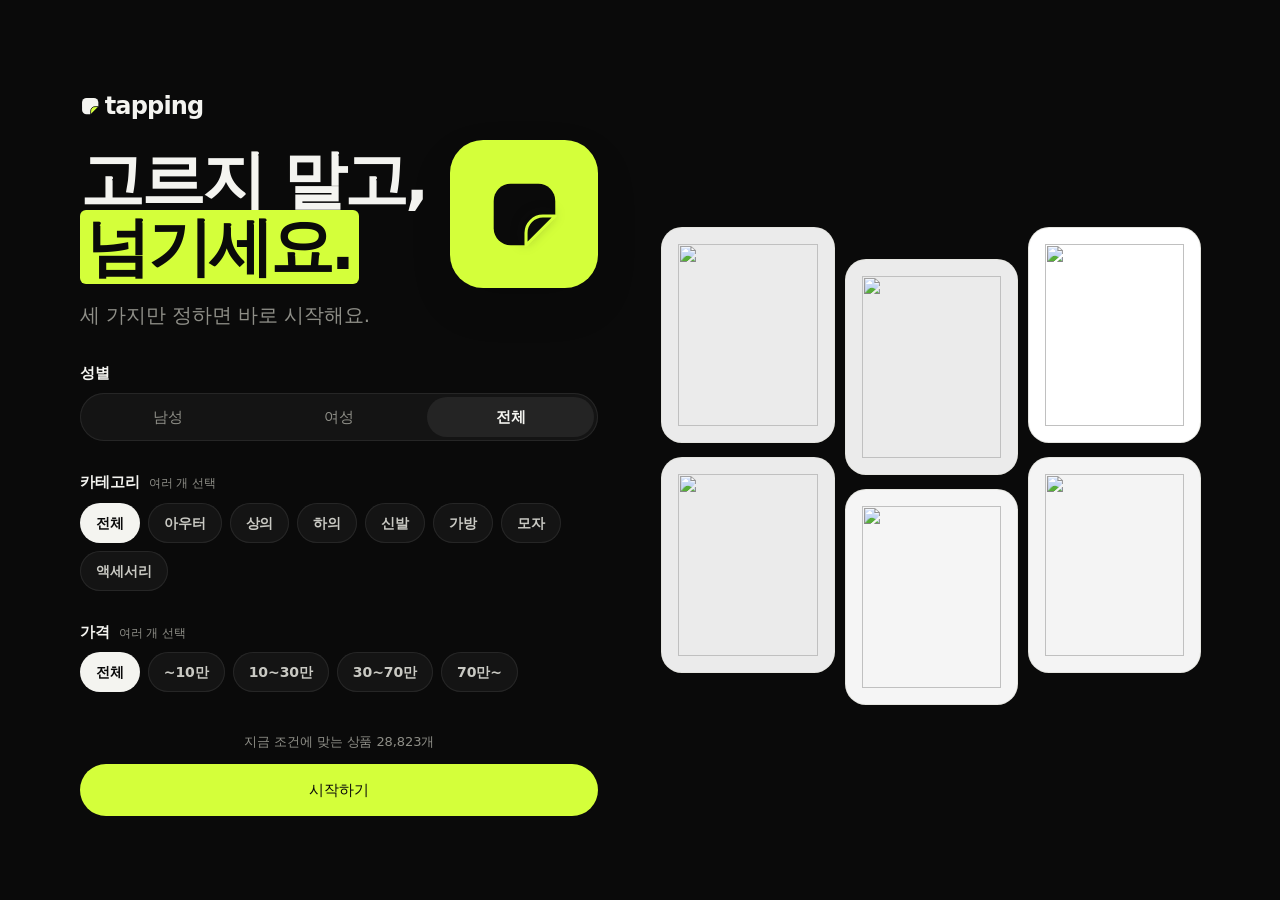
==== commit 2876516b: "v0.8.1 다크 모드에서도 상품 사진 칸은 흰색 사진 위 토스트·안내는 흰 칸 기준 색으로, 찢어진 누끼의 원본 사진 대체는 제거  Co-Authored-By: Claude Op" ====
--- a/index.html
+++ b/index.html
@@ -155,8 +155,8 @@
             <div class="cover__set"><svg viewBox="0 0 24 24" aria-hidden="true"><use href="brand/icons/sprite.svg#sliders"/></svg><span id="cv-set"></span></div>
           </div>
           <div class="hit" id="stage" role="button" tabindex="0" aria-label="다음 상품 보기"></div>
-          <span class="next-cue" aria-hidden="true"><svg class="ico" data-i="arrow-right" viewBox="0 0 24 24"><use href="brand/icons/sprite.svg#arrow-right"/></svg></span>
-          <p class="coach" id="coach"></p>
+          <span class="next-cue" data-theme="light" aria-hidden="true"><svg class="ico" data-i="arrow-right" viewBox="0 0 24 24"><use href="brand/icons/sprite.svg#arrow-right"/></svg></span>
+          <p class="coach" id="coach" data-theme="light"></p>
           <div class="actions" id="actions" aria-label="상품 반응">
             <button class="act like" id="btn-like" type="button" aria-label="찜하기 (L)" title="찜하기 (L)" aria-pressed="false">
               <svg class="ico" data-i="heart" viewBox="0 0 24 24" aria-hidden="true"><use href="brand/icons/sprite.svg#heart"/></svg>
@@ -171,7 +171,7 @@
           <span class="peel peel--flap" aria-hidden="true"><i></i></span>
           </div>
         </article>
-        <div class="buy-toast" id="buy-toast" role="status" hidden>
+        <div class="buy-toast" id="buy-toast" data-theme="light" role="status" hidden>
           <svg class="ico" data-i="external" viewBox="0 0 24 24" aria-hidden="true"><use href="brand/icons/sprite.svg#external"/></svg>
           <span data-copy="buyToast"></span>
         </div>
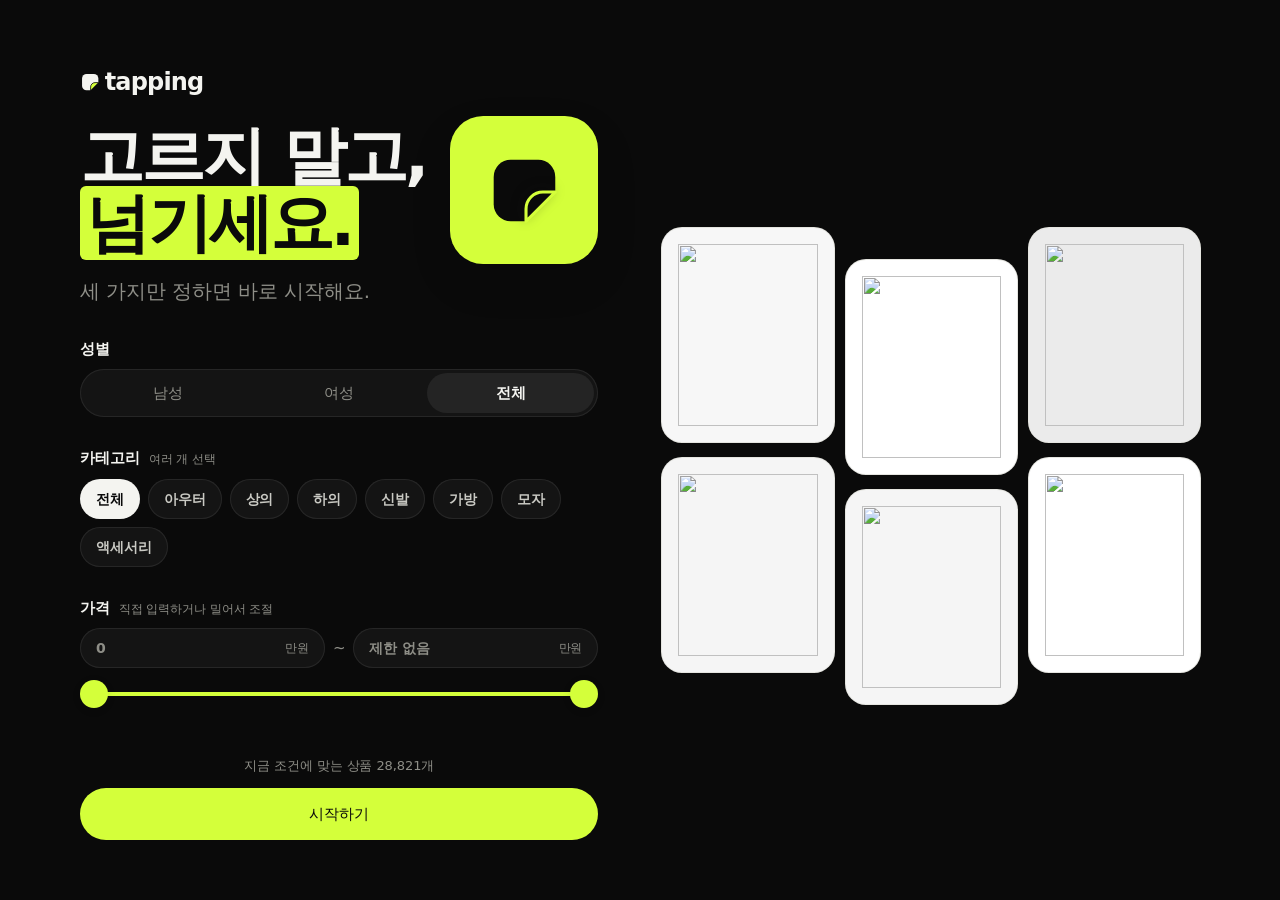
==== commit 903f0b56: "v0.9 가격 직접 조정, 상품이 저절로 바뀌는 문제 수정 사진 로드가 실패해도 화면에 올라온 상품은 바꾸지 않음, 다음 사진 미리 받기. 가격은 구간 선택 대신 직접 입력과 양쪽" ====
--- a/index.html
+++ b/index.html
@@ -79,13 +79,16 @@
       </fieldset>
 
       <fieldset class="q">
-        <legend>가격 <span class="hint">여러 개 선택</span></legend>
-        <div class="picks" data-key="prices">
-          <button type="button" data-v="all">전체</button>
-          <button type="button" data-v="0">~10만</button>
-          <button type="button" data-v="1">10~30만</button>
-          <button type="button" data-v="2">30~70만</button>
-          <button type="button" data-v="3">70만~</button>
+        <legend>가격 <span class="hint" data-copy="priceHint"></span></legend>
+        <div class="pr-fields">
+          <label class="pr-field"><input id="price-min" type="number" inputmode="numeric" min="0" step="1" placeholder="0" aria-label="최소 가격 (만원)"><em data-copy="priceUnit"></em></label>
+          <span class="pr-dash" aria-hidden="true">~</span>
+          <label class="pr-field"><input id="price-max" type="number" inputmode="numeric" min="0" step="1" aria-label="최대 가격 (만원)"><em data-copy="priceUnit"></em></label>
+        </div>
+        <div class="pr-slider" id="pr-slider">
+          <div class="pr-track"></div>
+          <input id="pr-lo" type="range" min="0" step="1" value="0" aria-label="최소 가격">
+          <input id="pr-hi" type="range" min="0" step="1" value="21" aria-label="최대 가격">
         </div>
       </fieldset>
 
--- a/tokens.css
+++ b/tokens.css
@@ -248,6 +248,9 @@
   --tp-seg-c: light-dark(rgb(10 10 10 / .06), transparent);
   --tp-shadow-seg: 0 1px 2px var(--tp-seg-c), 0 2px 8px var(--tp-seg-c);
 
+  /* 가격 범위 슬라이더 */
+  --tp-range-thumb: 28px;   --tp-range-track: 4px;
+
   /* 표지 카드 (4-7): 휴대폰 402 기준, 작은 휴대폰·PC는 아래 @media */
   --tp-cv-pad: 28px;   --tp-cv-label: 13px;
   --tp-cv-n3: 136px;   --tp-cv-n4: 112px;   --tp-cv-n5: 92px;
--- a/style.css
+++ b/style.css
@@ -100,6 +100,24 @@
 .picks button:active { transform: scale(.94); transition-duration: var(--dur-1); }
 .picks button[aria-pressed="true"] { background: var(--c-ink); box-shadow: none; color: var(--tp-toast-fg); }
 @media (hover: hover) { .picks button:hover:not([aria-pressed="true"]) { box-shadow: inset 0 0 0 1px var(--c-ink); color: var(--c-ink); } }
+/* 가격 범위: 직접 입력 + 양쪽 손잡이 슬라이더 */
+.pr-fields { display: flex; align-items: center; gap: var(--s-2); }
+.pr-field { position: relative; flex: 1; min-width: 0; }
+.pr-field input { width: 100%; height: var(--h-md); padding: 0 calc(var(--s-7) + var(--s-1)) 0 var(--s-4); border: 0; border-radius: var(--r-pill); background: var(--c-surface); box-shadow: inset 0 0 0 1px var(--c-line); color: var(--c-ink); font: 600 var(--tp-t-name)/1 var(--f-sans); -moz-appearance: textfield; appearance: textfield; }
+.pr-field input::-webkit-outer-spin-button, .pr-field input::-webkit-inner-spin-button { -webkit-appearance: none; margin: 0; }
+.pr-field input::placeholder { color: var(--c-muted); }
+.pr-field input:focus-visible { outline: none; box-shadow: inset 0 0 0 1.5px var(--c-ink); }
+.pr-field em { position: absolute; right: var(--s-4); top: 50%; translate: 0 -50%; color: var(--c-muted); font: 500 var(--t-caption)/1 var(--f-sans); pointer-events: none; }
+.pr-dash { color: var(--c-muted); font: 500 var(--t-body)/1 var(--f-sans); }
+.pr-slider { --a: 0%; --b: 100%; position: relative; height: var(--hit); margin-top: var(--s-1); }
+.pr-track { position: absolute; left: calc(var(--tp-range-thumb) / 2); right: calc(var(--tp-range-thumb) / 2); top: 50%; height: var(--tp-range-track); translate: 0 -50%; border-radius: var(--r-pill); background: var(--c-line); }
+.pr-track::after { content: ""; position: absolute; top: 0; bottom: 0; left: var(--a); right: calc(100% - var(--b)); border-radius: var(--r-pill); background: var(--c-brand); }
+.pr-slider input { position: absolute; inset: 0; z-index: 1; width: 100%; height: 100%; margin: 0; background: none; pointer-events: none; -webkit-appearance: none; appearance: none; }
+.pr-slider input::-webkit-slider-runnable-track { background: none; }
+.pr-slider input::-moz-range-track { background: none; }
+.pr-slider input::-webkit-slider-thumb { width: var(--tp-range-thumb); height: var(--tp-range-thumb); border: 0; border-radius: 50%; background: var(--c-brand); box-shadow: inset 0 0 0 1px var(--tp-ring-buy), var(--tp-shadow-buy); cursor: grab; pointer-events: auto; -webkit-appearance: none; appearance: none; }
+.pr-slider input::-moz-range-thumb { width: var(--tp-range-thumb); height: var(--tp-range-thumb); border: 0; border-radius: 50%; background: var(--c-brand); box-shadow: inset 0 0 0 1px var(--tp-ring-buy), var(--tp-shadow-buy); cursor: grab; pointer-events: auto; }
+.pr-slider input:focus-visible::-webkit-slider-thumb { outline: 2px solid var(--c-ink); outline-offset: 2px; }
 .ob-foot { display: flex; flex-direction: column; gap: var(--s-2); margin-top: auto; }
 .count { margin: 0 0 var(--s-1); color: var(--c-muted); font-size: var(--t-label); text-align: center; font-variant-numeric: tabular-nums; }
 .link { min-height: var(--hit); border: 0; background: none; color: var(--c-muted); font: 500 var(--t-label) var(--f-sans); }
@@ -139,6 +157,8 @@
 .pic { position: absolute; inset: calc(var(--s-5) + var(--s-1)); }
 .front .pic { transform: translate(calc(var(--tx, 0) * -6px), calc(var(--ty, 0) * -6px)); transition: transform var(--tp-dur-follow) var(--ease-standard); }   /* 사진은 카드와 반대로 (패럴랙스) */
 .photo img { display: block; width: 100%; height: 100%; object-fit: contain; }
+.pbody .photo img { opacity: 0; transition: opacity var(--dur-2) var(--ease-standard); }
+.pbody .photo img.is-ready { opacity: 1; }   /* 사진을 다 받은 뒤에만 보임: 앞 상품 사진이 비치지 않게 */
 .seq { position: absolute; left: var(--bar-x); top: calc(var(--s-4) + 2px); color: var(--c-muted); font: 700 var(--tp-t-micro)/normal var(--f-sans); letter-spacing: .1em; font-variant-numeric: tabular-nums; }
 .next-cue { display: none; }
 
@@ -150,7 +170,7 @@
 
 /* 카드 정보 (4-1): 큰 브랜드명, 자간을 넓힌 작은 대문자 라벨 */
 .info { display: flex; flex-direction: column; gap: 6px; }
-.pbody .info { flex: none; padding: var(--s-1) var(--s-9) var(--s-3) var(--s-5); }
+.pbody .info { flex: none; padding: var(--s-4) var(--s-9) var(--s-3) var(--s-5); }   /* 흰 사진 칸과 배지 사이 16 */
 .tags { display: flex; gap: 6px; min-height: var(--tp-badge-h); }
 .mall { margin: 0; overflow: hidden; color: var(--c-muted); font: 700 var(--tp-t-micro)/normal var(--f-sans); letter-spacing: .1em; text-overflow: ellipsis; text-transform: uppercase; white-space: nowrap; }
 .brand { display: -webkit-box; margin: 0; overflow: hidden; color: var(--c-ink); font: 800 var(--tp-t-brand)/1.1 var(--f-sans); letter-spacing: var(--tp-tr-logo); -webkit-line-clamp: 2; -webkit-box-orient: vertical; }
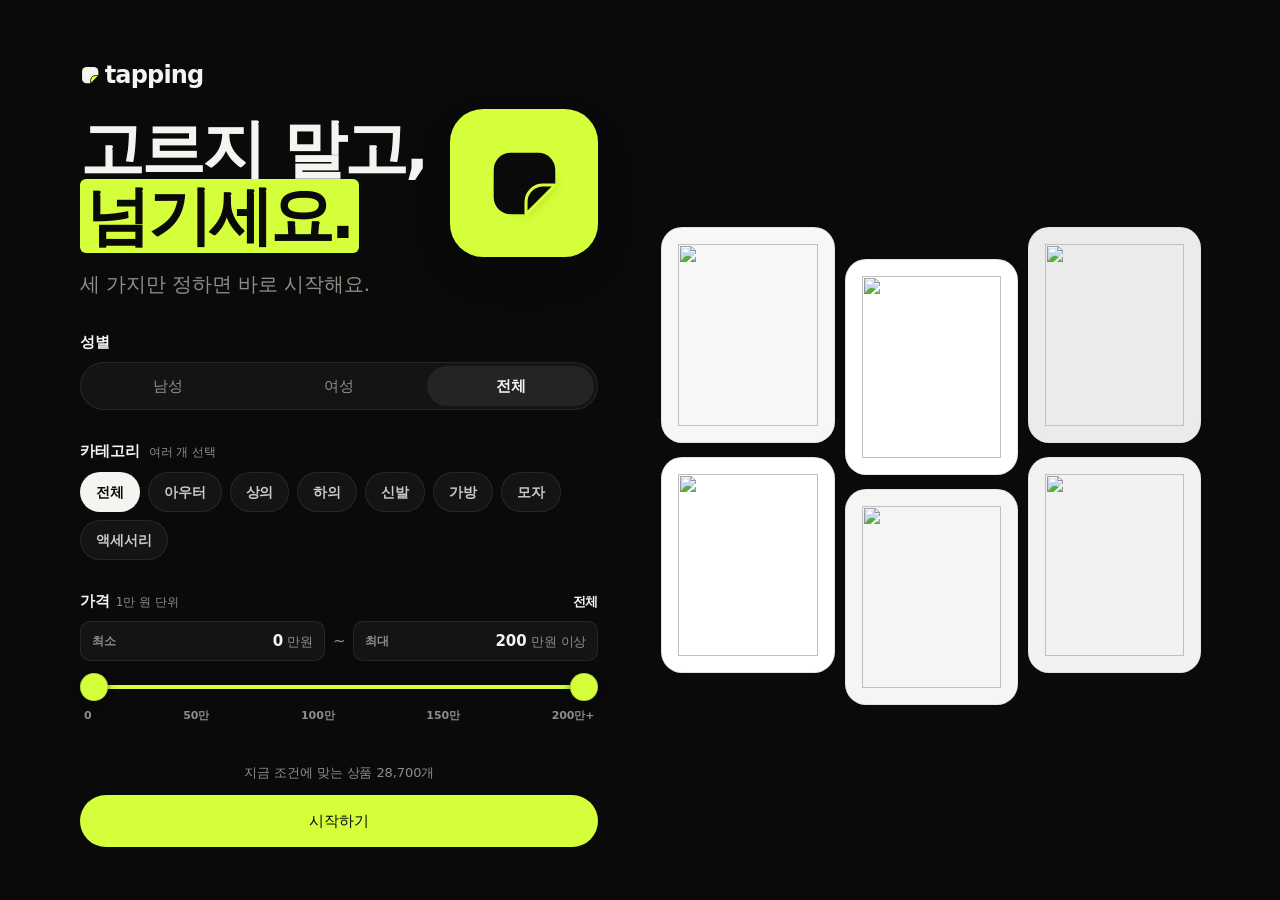
==== commit 2871de7d: "v1.0 홈 화면, 하단 바, 별로예요 되돌리기 (Claude Design 시안 반영) - 표지 카드를 홈 화면으로 대체: 오늘 카드, 오늘 들어온 상품, 찜한 상품 - 모바일 얇" ====
--- a/index.html
+++ b/index.html
@@ -78,18 +78,19 @@
         </div>
       </fieldset>
 
-      <fieldset class="q">
-        <legend>가격 <span class="hint" data-copy="priceHint"></span></legend>
+      <fieldset class="q q--price">
+        <legend class="pr-head"><span data-copy="priceTitle">가격</span><span class="hint" data-copy="priceHint"></span><span class="pr-sum" id="pr-sum"></span></legend>
         <div class="pr-fields">
-          <label class="pr-field"><input id="price-min" type="number" inputmode="numeric" min="0" step="1" placeholder="0" aria-label="최소 가격 (만원)"><em data-copy="priceUnit"></em></label>
+          <label class="pr-field"><b data-copy="priceMin"></b><input id="price-min" type="text" inputmode="numeric" autocomplete="off" aria-label="최소 가격 (만원)"><em data-copy="priceUnit"></em></label>
           <span class="pr-dash" aria-hidden="true">~</span>
-          <label class="pr-field"><input id="price-max" type="number" inputmode="numeric" min="0" step="1" aria-label="최대 가격 (만원)"><em data-copy="priceUnit"></em></label>
+          <label class="pr-field"><b data-copy="priceMax"></b><input id="price-max" type="text" inputmode="numeric" autocomplete="off" aria-label="최대 가격 (만원)"><em id="pr-max-unit"></em></label>
         </div>
         <div class="pr-slider" id="pr-slider">
           <div class="pr-track"></div>
-          <input id="pr-lo" type="range" min="0" step="1" value="0" aria-label="최소 가격">
-          <input id="pr-hi" type="range" min="0" step="1" value="21" aria-label="최대 가격">
-        </div>
+          <input id="pr-lo" type="range" min="0" max="200" step="1" value="0" aria-label="최소 가격">
+          <input id="pr-hi" type="range" min="0" max="200" step="1" value="200" aria-label="최대 가격">
+        </div>
+        <div class="pr-ticks" aria-hidden="true"><span>0</span><span>50만</span><span>100만</span><span>150만</span><span>200만+</span></div>
       </fieldset>
 
       <!-- 화면 모드 (4-8): 설정 바꾸기에서만, 적용하기 없이 누르는 즉시 바뀜 -->
@@ -115,7 +116,7 @@
   <!-- 2. 피드 -->
   <section class="screen feed" id="feed" hidden aria-label="상품 피드">
     <header class="topbar">
-      <span class="wordmark" role="img" aria-label="tapping"><svg class="lg" viewBox="0 0 100 100" aria-hidden="true"><path class="lg-b" d="M32 10H68A22 22 0 0 1 90 32V52L52 90H32A22 22 0 0 1 10 68V32A22 22 0 0 1 32 10Z"/><path class="lg-f" d="M90 52H74A22 22 0 0 0 52 74V90Z"/></svg>tapping</span>
+      <button class="logo-btn" id="logo-home" type="button" aria-label="tapping 홈으로"><svg class="ico logo-back" data-i="chevron-left" viewBox="0 0 24 24" aria-hidden="true"><use href="brand/icons/sprite.svg#chevron-left"/></svg><span class="wordmark"><svg class="lg" viewBox="0 0 100 100" aria-hidden="true"><path class="lg-b" d="M32 10H68A22 22 0 0 1 90 32V52L52 90H32A22 22 0 0 1 10 68V32A22 22 0 0 1 32 10Z"/><path class="lg-f" d="M90 52H74A22 22 0 0 0 52 74V90Z"/></svg>tapping</span></button>
       <div class="top-actions">
         <button class="icon-btn" id="open-likes" type="button" aria-label="찜 목록">
           <svg class="ico" data-i="heart" viewBox="0 0 24 24" aria-hidden="true"><use href="brand/icons/sprite.svg#heart"/></svg>
@@ -137,6 +138,33 @@
       <button class="n-close" id="nudge-close" type="button" aria-label="닫기"><svg class="ico" data-i="close" viewBox="0 0 24 24" aria-hidden="true"><use href="brand/icons/sprite.svg#close"/></svg></button>
     </div>
 
+    <div class="views">
+    <!-- 홈 (4-9): 오늘 카드 + 오늘 들어온 상품 + 찜한 상품 -->
+    <section class="home" id="home" aria-label="홈">
+      <article class="today" id="today" data-fold="on">
+        <button class="today__hit" id="today-hit" type="button"></button>
+        <div class="today__face">
+          <span class="today__label" id="hm-label"></span>
+          <div class="today__main" id="hm-main"><span class="today__n" id="hm-n"></span><span class="today__s" data-copy="homeNew"></span></div>
+          <div class="today__zero" id="hm-zero" hidden><span class="today__zt" data-copy="homeZero"></span><span class="today__zs" id="hm-zs"></span></div>
+          <span class="today__go"><svg class="today__ic" data-i="arrow-right" viewBox="0 0 24 24" aria-hidden="true"><use href="brand/icons/sprite.svg#arrow-right"/></svg><span id="hm-status"></span></span>
+          <div class="today__rule"></div>
+          <div class="today__set"><svg class="today__ic2" data-i="sliders" viewBox="0 0 24 24" aria-hidden="true"><use href="brand/icons/sprite.svg#sliders"/></svg><span class="today__sum" id="hm-set"></span><button class="today__change" id="hm-change" type="button" data-copy="homeChange"></button></div>
+        </div>
+        <span class="today__flap" aria-hidden="true"><i></i></span>
+      </article>
+      <div class="home__lists" id="home-lists">
+        <section class="hsec">
+          <header class="hsec__head"><h2 class="hsec__t" id="hm-list-title"></h2><span class="hsec__n" id="hm-list-count"></span></header>
+          <div class="hrow" id="hm-new"></div>
+        </section>
+        <section class="hsec">
+          <header class="hsec__head"><h2 class="hsec__t" data-copy="homeLikes"></h2><button class="hsec__all" id="hm-all" type="button" data-copy="homeLikesAll"></button></header>
+          <div id="hm-likes"></div>
+        </section>
+      </div>
+    </section>
+
     <main class="viewer" id="viewer" data-phase="idle">
       <!-- 당겨서 새로 섞기 (터치) -->
       <div class="pull" aria-hidden="true">
@@ -149,17 +177,10 @@
         <article class="pcard back" id="shell-back" aria-hidden="true"></article>
         <article class="front" id="shell-front">
           <div class="face" id="front-face">
-          <!-- 표지 카드 (4-7): 앱을 새로 열면 덱 맨 앞에 한 장, 탭하면 Peel로 첫 상품 -->
-          <div class="cover" id="cover" hidden>
-            <span class="cover__label" id="cv-label"></span>
-            <div class="cover__main" id="cv-main"><span class="cover__n" id="cv-n"></span><span class="cover__s" id="cv-s"></span></div>
-            <div class="cover__zero" id="cv-zero" hidden><span class="cover__zt" id="cv-zt"></span><span class="cover__zs" id="cv-zs"></span></div>
-            <div class="cover__rule"></div>
-            <div class="cover__set"><svg viewBox="0 0 24 24" aria-hidden="true"><use href="brand/icons/sprite.svg#sliders"/></svg><span id="cv-set"></span></div>
-          </div>
           <div class="hit" id="stage" role="button" tabindex="0" aria-label="다음 상품 보기"></div>
           <span class="next-cue" data-theme="light" aria-hidden="true"><svg class="ico" data-i="arrow-right" viewBox="0 0 24 24"><use href="brand/icons/sprite.svg#arrow-right"/></svg></span>
-          <p class="coach" id="coach" data-theme="light"></p>
+          <p class="coach" id="coach"></p>
+          <span class="nope-stamp" aria-hidden="true"><svg class="nope-ic" data-i="thumbs-down" viewBox="0 0 24 24" aria-hidden="true"><use href="brand/icons/sprite.svg#thumbs-down"/></svg><span data-copy="nopeStamp"></span></span>
           <div class="actions" id="actions" aria-label="상품 반응">
             <button class="act like" id="btn-like" type="button" aria-label="찜하기 (L)" title="찜하기 (L)" aria-pressed="false">
               <svg class="ico" data-i="heart" viewBox="0 0 24 24" aria-hidden="true"><use href="brand/icons/sprite.svg#heart"/></svg>
@@ -174,7 +195,8 @@
           <span class="peel peel--flap" aria-hidden="true"><i></i></span>
           </div>
         </article>
-        <div class="buy-toast" id="buy-toast" data-theme="light" role="status" hidden>
+        <div class="undo-toast" id="undo-toast" role="status" aria-live="polite"><svg class="undo-ic" data-i="thumbs-down" viewBox="0 0 24 24" aria-hidden="true"><use href="brand/icons/sprite.svg#thumbs-down"/></svg><span data-copy="nopeToast"></span><button class="undo-btn" id="undo-btn" type="button" data-copy="nopeUndo"></button></div>
+        <div class="buy-toast" id="buy-toast" role="status" hidden>
           <svg class="ico" data-i="external" viewBox="0 0 24 24" aria-hidden="true"><use href="brand/icons/sprite.svg#external"/></svg>
           <span data-copy="buyToast"></span>
         </div>
@@ -191,6 +213,15 @@
         </div>
       </div>
     </main>
+    </div>
+
+    <!-- 하단 바 (4-11, 모바일) -->
+    <nav class="tabbar" id="tabbar" aria-label="화면 이동">
+      <span class="tab-ind" aria-hidden="true"></span>
+      <button class="tab" id="tab-home" type="button" aria-label="홈"><svg class="ico" data-i="home" viewBox="0 0 24 24" aria-hidden="true"><use href="brand/icons/sprite.svg#home"/></svg></button>
+      <button class="tab" id="tab-deck" type="button" aria-label="태핑"><svg class="ico" data-i="deck" viewBox="0 0 24 24" aria-hidden="true"><use href="brand/icons/sprite.svg#deck"/></svg></button>
+      <button class="tab" id="tab-like" type="button" aria-label="찜 목록"><svg class="ico" data-i="heart" viewBox="0 0 24 24" aria-hidden="true"><use href="brand/icons/sprite.svg#heart"/></svg></button>
+    </nav>
     <p class="sr-only" id="sr-now" aria-live="polite"></p>
   </section>
 
--- a/tokens.css
+++ b/tokens.css
@@ -210,6 +210,8 @@
   --tp-toast-bg: light-dark(#0a0a0a, #f4f4f0);    /* 떠 있는 중립 요소(토스트·안내·선택된 칩): 다크는 밝은 면으로 반전 */
   --tp-toast-fg: light-dark(#ffffff, #0a0a0a);
   --tp-toast-ic: light-dark(#d4ff3a, #0a0a0a);
+  --tp-toast-sh: light-dark(rgb(10 10 10 / .18), rgb(0 0 0 / .35));
+  --tp-shadow-toast: 0 8px 24px var(--tp-toast-sh);
   --tp-admin-bg: light-dark(#0a0a0a, #242424);
   --tp-admin-fg: light-dark(#ffffff, #f4f4f0);
 
@@ -229,7 +231,7 @@
   --tp-state-btn: light-dark(#ffffff, #1c1c1c);    /* 빈 화면 보조 버튼 */
   --tp-state-art: 160px;   --tp-state-text: 270px;   --tp-state-btn-w: 220px;
 
-  --tp-photo-h: 440px;     /* 카드 사진 칸 */
+  --tp-info-h: 276px;      /* 카드에서 정보 칸 높이: 사진 칸 = 카드 높이 − 이 값 */
   --tp-shadow-buy: 0 2px 10px rgb(10 10 10 / .08);   /* 구매 버튼 */
   --tp-state-btn-c: light-dark(rgb(10 10 10 / .06), transparent);
   --tp-shadow-state-btn: 0 1px 2px var(--tp-state-btn-c), 0 2px 10px var(--tp-state-btn-c);
@@ -250,16 +252,36 @@
 
   /* 가격 범위 슬라이더 */
   --tp-range-thumb: 28px;   --tp-range-track: 4px;
-
-  /* 표지 카드 (4-7): 휴대폰 402 기준, 작은 휴대폰·PC는 아래 @media */
-  --tp-cv-pad: 28px;   --tp-cv-label: 13px;
-  --tp-cv-n3: 136px;   --tp-cv-n4: 112px;   --tp-cv-n5: 92px;
-  --tp-cv-sent: 30px;  --tp-cv-zero: 40px;  --tp-cv-zero-sub: 17px;
-  --tp-cv-line-t: 24px; --tp-cv-line-b: 20px;
-  --tp-cv-set: 15px;   --tp-cv-set-ic: 18px; --tp-cv-set-r: 88px;
-  --tp-cv-fold: 72px;  --tp-cv-fold-up: 90px; --tp-cv-fold-go: 104px;
-  --tp-cv-tilt: 18px;
+  --tp-range-bg: light-dark(#e5e5e0, #242424);
+  --tp-range-fill: light-dark(#0a0a0a, #d4ff3a);
+  --tp-ring-buy-fixed: rgb(10 10 10 / .14);
+  --tp-range-sh: light-dark(rgb(10 10 10 / .18), rgb(0 0 0 / .5));
+
+  /* 하단 바 (4-11) */
+  --tab-b: 22px;   --tab-h: 48px;   --tab-w: 64px;   --tab-gap: 10px;
+  --tab-bg: light-dark(#ffffff, #141414);
+  --tab-on: light-dark(#ebebe6, #242424);
+  --tab-ring: light-dark(transparent, #262626);
+  --tab-c1: light-dark(rgb(10 10 10 / .06), transparent);
+  --tab-c2: light-dark(rgb(10 10 10 / .12), rgb(0 0 0 / .5));
+  --tab-shadow: inset 0 0 0 1px var(--tab-ring), 0 1px 2px var(--tab-c1), 0 8px 24px var(--tab-c2);
+
+  /* 홈 (4-9): 휴대폰 402 기준, 작은 휴대폰·PC는 아래 @media */
+  --tp-hm-card: 344px;  --tp-hm-pad: 24px;   --tp-hm-label: 13px;
+  --tp-hm-n3: 112px;    --tp-hm-n4: 92px;    --tp-hm-n5: 76px;
+  --tp-hm-sent: 26px;   --tp-hm-zero: 32px;  --tp-hm-zero-sub: 15px;
+  --tp-hm-go: 14px;     --tp-hm-line: 20px;  --tp-hm-set: 15px;
+  --tp-hm-fold: 72px;   --tp-hm-fold-up: 90px;  --tp-hm-fold-go: 104px;
+  --tp-hm-title: 17px;  --tp-hm-sec: 24px;
+  --tp-hm-tw: 82px;     --tp-hm-th: 104px;   --tp-hm-tg: 8px;   --tp-hm-sq: 64px;
+  --tp-hm-more: light-dark(#ebebe6, #1b1b1b);
   --tp-dur-fold: 300ms;
+  --tp-dur-bar: 300ms;          /* 하단 바 선택 표시, 뒤로 화살표 폭, 되돌리기 토스트 등장 */
+  --tp-dur-fade: 200ms;         /* 도장 등장, 목록 퇴장, 덱 페이드 */
+  --tp-dur-fade-2: 240ms;       /* 홈으로 돌아올 때 페이드 */
+  --tp-dur-fade-3: 120ms;       /* 도장 페이드 */
+  --tp-dur-rise: 420ms;         /* 홈으로 돌아올 때, 되돌리기 */
+  --tp-dur-nope-exit: 280ms;
 
   /* Peel 전환 (약 620ms, 브랜드 시그니처로 승인된 예외) */
   --tp-peel: 104px;
@@ -272,14 +294,14 @@
   --ease-icon: cubic-bezier(.33, 1, .68, 1);
 }
 @media (prefers-reduced-motion: reduce) {
-  :root { --tp-dur-peel-press: 1ms; --tp-dur-peel-exit: 1ms; --tp-dur-peel-back: 1ms; --tp-dur-follow: 1ms; --tp-dur-tile: 1ms; --tp-dur-fold: 1ms; }
+  :root { --tp-dur-bar: 1ms; --tp-dur-fade: 1ms; --tp-dur-fade-2: 1ms; --tp-dur-fade-3: 1ms; --tp-dur-rise: 1ms; --tp-dur-nope-exit: 1ms; --tp-dur-peel-press: 1ms; --tp-dur-peel-exit: 1ms; --tp-dur-peel-back: 1ms; --tp-dur-follow: 1ms; --tp-dur-tile: 1ms; --tp-dur-fold: 1ms; }
 }
 
 @media (max-width: 379px), (max-height: 640px) {
-  :root { --tp-cv-pad: 24px; --tp-cv-label: 12px; --tp-cv-n3: 112px; --tp-cv-n4: 96px; --tp-cv-n5: 76px; --tp-cv-sent: 26px; --tp-cv-zero: 34px; --tp-cv-zero-sub: 15px; --tp-cv-line-t: 20px; --tp-cv-line-b: 16px; --tp-cv-set: 14px; --tp-cv-set-ic: 17px; --tp-cv-set-r: 80px; --tp-cv-fold: 64px; --tp-cv-fold-up: 80px; --tp-cv-fold-go: 92px; }
+  :root { --tab-b: 12px; --tab-gap: 0px; --tp-hm-card: 296px; --tp-hm-pad: 20px; --tp-hm-label: 12px; --tp-hm-n3: 92px; --tp-hm-n4: 76px; --tp-hm-n5: 64px; --tp-hm-sent: 22px; --tp-hm-zero: 28px; --tp-hm-zero-sub: 14px; --tp-hm-go: 13px; --tp-hm-line: 16px; --tp-hm-set: 14px; --tp-hm-fold: 64px; --tp-hm-fold-up: 80px; --tp-hm-fold-go: 92px; --tp-hm-tw: 72px; --tp-hm-th: 92px; --tp-hm-sq: 56px; }
 }
 @media (min-width: 1024px) {
-  :root { --tp-cv-pad: 56px; --tp-cv-label: 15px; --tp-cv-n3: 240px; --tp-cv-n4: 200px; --tp-cv-n5: 168px; --tp-cv-sent: 48px; --tp-cv-zero: 64px; --tp-cv-zero-sub: 20px; --tp-cv-line-t: 32px; --tp-cv-line-b: 24px; --tp-cv-set: 17px; --tp-cv-set-ic: 20px; --tp-cv-set-r: 112px; --tp-cv-fold: 96px; --tp-cv-fold-up: 120px; --tp-cv-fold-go: 136px; }
+  :root { --tp-hm-pad: 48px; --tp-hm-label: 15px; --tp-hm-n3: 200px; --tp-hm-n4: 168px; --tp-hm-n5: 140px; --tp-hm-sent: 40px; --tp-hm-zero: 56px; --tp-hm-zero-sub: 18px; --tp-hm-go: 16px; --tp-hm-line: 28px; --tp-hm-set: 17px; --tp-hm-fold: 96px; --tp-hm-fold-up: 120px; --tp-hm-fold-go: 136px; --tp-hm-title: 20px; --tp-hm-sec: 40px; --tp-hm-tw: 128px; --tp-hm-th: 160px; --tp-hm-tg: 12px; --tp-hm-sq: 88px; }
 }
 
 /* ---------- 5. v1.0 이름 호환 (기존 화면이 깨지지 않게) ---------- */
--- a/style.css
+++ b/style.css
@@ -6,7 +6,8 @@
   --detail-w: calc(var(--s-9) * 4);            /* PC 정보 칸 폭 */
   --app-w: var(--w-sheet);                     /* 모바일·태블릿 최대 폭 */
   --bar-x: calc(var(--s-4) + var(--s-1));      /* 상단 바 좌우 20 */
-  --photo-h: min(var(--tp-photo-h), 61.5%);    /* 사진 칸 440, 화면이 낮으면 카드의 61.5%까지 줄어듦 */
+  --photo-h: calc(100% - var(--tp-info-h));    /* 사진 칸 = 카드 높이 − 정보 칸 (휴대폰 400) */
+  --tab-clear: calc(max(var(--tab-b), env(safe-area-inset-bottom)) + var(--tab-h) + var(--tab-gap));   /* 카드 아래 끝 = 하단 바 위 10 */
 }
 
 html, body { height: 100%; }
@@ -100,24 +101,27 @@
 .picks button:active { transform: scale(.94); transition-duration: var(--dur-1); }
 .picks button[aria-pressed="true"] { background: var(--c-ink); box-shadow: none; color: var(--tp-toast-fg); }
 @media (hover: hover) { .picks button:hover:not([aria-pressed="true"]) { box-shadow: inset 0 0 0 1px var(--c-ink); color: var(--c-ink); } }
-/* 가격 범위: 직접 입력 + 양쪽 손잡이 슬라이더 */
+/* 가격 (4-10): 라벨 → 10 → 입력칸 → 4 → 슬라이더 44 → 눈금 14 */
+.q--price .pr-head { display: flex; align-items: baseline; gap: 6px; width: 100%; }
+.q--price .hint { margin-left: 0; }
+.pr-sum { margin-left: auto; color: var(--c-ink); font: 700 var(--t-label)/1 var(--f-sans); }
 .pr-fields { display: flex; align-items: center; gap: var(--s-2); }
-.pr-field { position: relative; flex: 1; min-width: 0; }
-.pr-field input { width: 100%; height: var(--h-md); padding: 0 calc(var(--s-7) + var(--s-1)) 0 var(--s-4); border: 0; border-radius: var(--r-pill); background: var(--c-surface); box-shadow: inset 0 0 0 1px var(--c-line); color: var(--c-ink); font: 600 var(--tp-t-name)/1 var(--f-sans); -moz-appearance: textfield; appearance: textfield; }
-.pr-field input::-webkit-outer-spin-button, .pr-field input::-webkit-inner-spin-button { -webkit-appearance: none; margin: 0; }
-.pr-field input::placeholder { color: var(--c-muted); }
-.pr-field input:focus-visible { outline: none; box-shadow: inset 0 0 0 1.5px var(--c-ink); }
-.pr-field em { position: absolute; right: var(--s-4); top: 50%; translate: 0 -50%; color: var(--c-muted); font: 500 var(--t-caption)/1 var(--f-sans); pointer-events: none; }
+.pr-field { display: flex; flex: 1; align-items: center; gap: var(--s-1); min-width: 0; height: var(--h-md); padding: 0 var(--s-3); border-radius: var(--r-sm); background: var(--c-surface); box-shadow: inset 0 0 0 1px var(--c-line); }
+.pr-field:focus-within { box-shadow: inset 0 0 0 1.5px var(--c-ink); }
+.pr-field b { flex: none; color: var(--c-muted); font: 600 var(--t-caption)/1 var(--f-sans); }
+.pr-field input { flex: 1; width: 100%; min-width: 0; padding: 0; border: 0; outline: none; background: none; color: var(--c-ink); font: 700 var(--t-body)/1 var(--f-sans); font-variant-numeric: tabular-nums; text-align: right; }
+.pr-field em { flex: none; color: var(--c-muted); font: 500 var(--t-label)/1 var(--f-sans); font-style: normal; }
 .pr-dash { color: var(--c-muted); font: 500 var(--t-body)/1 var(--f-sans); }
-.pr-slider { --a: 0%; --b: 100%; position: relative; height: var(--hit); margin-top: var(--s-1); }
-.pr-track { position: absolute; left: calc(var(--tp-range-thumb) / 2); right: calc(var(--tp-range-thumb) / 2); top: 50%; height: var(--tp-range-track); translate: 0 -50%; border-radius: var(--r-pill); background: var(--c-line); }
-.pr-track::after { content: ""; position: absolute; top: 0; bottom: 0; left: var(--a); right: calc(100% - var(--b)); border-radius: var(--r-pill); background: var(--c-brand); }
+.pr-slider { --a: 0%; --b: 100%; position: relative; height: var(--hit); margin-top: var(--s-1); touch-action: none; cursor: pointer; }
+.pr-track { position: absolute; left: calc(var(--tp-range-thumb) / 2); right: calc(var(--tp-range-thumb) / 2); top: 50%; height: var(--tp-range-track); translate: 0 -50%; border-radius: var(--r-pill); background: var(--tp-range-bg); }
+.pr-track::after { content: ""; position: absolute; top: 0; bottom: 0; left: var(--a); right: calc(100% - var(--b)); border-radius: var(--r-pill); background: var(--tp-range-fill); }
 .pr-slider input { position: absolute; inset: 0; z-index: 1; width: 100%; height: 100%; margin: 0; background: none; pointer-events: none; -webkit-appearance: none; appearance: none; }
 .pr-slider input::-webkit-slider-runnable-track { background: none; }
 .pr-slider input::-moz-range-track { background: none; }
-.pr-slider input::-webkit-slider-thumb { width: var(--tp-range-thumb); height: var(--tp-range-thumb); border: 0; border-radius: 50%; background: var(--c-brand); box-shadow: inset 0 0 0 1px var(--tp-ring-buy), var(--tp-shadow-buy); cursor: grab; pointer-events: auto; -webkit-appearance: none; appearance: none; }
-.pr-slider input::-moz-range-thumb { width: var(--tp-range-thumb); height: var(--tp-range-thumb); border: 0; border-radius: 50%; background: var(--c-brand); box-shadow: inset 0 0 0 1px var(--tp-ring-buy), var(--tp-shadow-buy); cursor: grab; pointer-events: auto; }
+.pr-slider input::-webkit-slider-thumb { width: var(--tp-range-thumb); height: var(--tp-range-thumb); border: 0; border-radius: 50%; background: var(--c-brand); box-shadow: inset 0 0 0 1px var(--tp-ring-buy-fixed), 0 2px 8px var(--tp-range-sh); cursor: grab; pointer-events: auto; -webkit-appearance: none; appearance: none; }
+.pr-slider input::-moz-range-thumb { width: var(--tp-range-thumb); height: var(--tp-range-thumb); border: 0; border-radius: 50%; background: var(--c-brand); box-shadow: inset 0 0 0 1px var(--tp-ring-buy-fixed), 0 2px 8px var(--tp-range-sh); cursor: grab; pointer-events: auto; }
 .pr-slider input:focus-visible::-webkit-slider-thumb { outline: 2px solid var(--c-ink); outline-offset: 2px; }
+.pr-ticks { display: flex; justify-content: space-between; height: 14px; padding: 0 var(--s-1); color: var(--c-muted); font: 600 var(--tp-t-micro)/14px var(--f-sans); }
 .ob-foot { display: flex; flex-direction: column; gap: var(--s-2); margin-top: auto; }
 .count { margin: 0 0 var(--s-1); color: var(--c-muted); font-size: var(--t-label); text-align: center; font-variant-numeric: tabular-nums; }
 .link { min-height: var(--hit); border: 0; background: none; color: var(--c-muted); font: 500 var(--t-label) var(--f-sans); }
@@ -125,7 +129,12 @@
 .ob-art { display: none; }
 
 /* ---------- 2. 피드 ---------- */
-.topbar { flex: none; display: flex; align-items: center; justify-content: space-between; height: calc(var(--h-lg) + env(safe-area-inset-top)); padding: env(safe-area-inset-top) calc(var(--bar-x) - (var(--hit) - var(--s-5)) / 2) 0 var(--bar-x); }
+.topbar { position: relative; z-index: 2; flex: none; display: flex; align-items: center; justify-content: space-between; height: calc(var(--h-lg) + env(safe-area-inset-top)); padding: env(safe-area-inset-top) calc(var(--bar-x) - (var(--hit) - var(--s-5)) / 2) 0 var(--s-3); }
+.logo-btn { display: flex; align-items: center; height: var(--hit); padding: 0 var(--s-2); border: 0; background: none; color: var(--c-ink); }
+.logo-back { flex: none; width: 0; height: 22px; margin-right: 0; opacity: 0; transition: width var(--tp-dur-bar) var(--ease-out), margin var(--tp-dur-bar) var(--ease-out), opacity var(--tp-dur-fade) ease; }
+.feed[data-view="tap"] .logo-back, .feed[data-anim="to-tap"] .logo-back { width: 22px; margin-right: 2px; opacity: 1; }
+.feed[data-anim="to-home"] .logo-back { width: 0; margin-right: 0; opacity: 0; }
+@media (max-width: 1023px) { #open-likes { display: none; } }
 .top-actions { display: flex; }
 .top-actions .icon-btn { position: relative; width: var(--hit); height: var(--hit); color: var(--c-ink); }
 .top-actions .icon-btn + .icon-btn { margin-left: -2px; }   /* 터치 영역은 44 유지, 아이콘 간격은 18 */
@@ -139,7 +148,9 @@
 .avatar.lg { display: grid; flex: none; width: var(--s-7); height: var(--s-7); font-size: var(--t-h2); }
 
 /* 카드 2장 (4-1): 뒤 카드는 다음 상품을 미리 깔아 둠. 아래 40px은 뒤 카드가 비치는 자리 */
-.viewer { position: relative; flex: 1; min-height: 0; margin: var(--s-3) var(--s-3) max(calc(var(--s-6) + var(--s-2)), calc(env(safe-area-inset-bottom) + var(--s-5))); }
+.views { position: relative; flex: 1; min-height: 0; }
+.viewer { position: absolute; inset: var(--s-3) var(--s-3) var(--tab-clear); }
+.feed[data-view="home"]:not([data-anim]) .viewer, .feed[data-view="tap"]:not([data-anim]) .home { display: none; }
 .viewer.is-empty .deck, .viewer.is-empty .pull { display: none; }
 .deck { position: absolute; inset: 0; transform: translateY(calc(var(--pull, 0) * 124px)); transition: transform 460ms var(--ease-out); }
 .pcard { position: absolute; inset: 0; overflow: hidden; border-radius: var(--r-xl); background: var(--c-surface); }
@@ -154,7 +165,7 @@
 .hit { position: absolute; inset: 0; z-index: 1; outline: none; cursor: pointer; touch-action: none; user-select: none; -webkit-user-select: none; }
 .hit:focus-visible { border-radius: inherit; box-shadow: inset var(--focus-ring); }
 .photo { position: relative; flex: 0 1 var(--photo-h); min-height: 0; margin: 0; background: var(--c-surface); transition: background-color var(--dur-3) var(--ease-standard); }
-.pic { position: absolute; inset: calc(var(--s-5) + var(--s-1)); }
+.pic { position: absolute; inset: 10%; }   /* 상품은 사진 칸 가운데 80% 상자 */
 .front .pic { transform: translate(calc(var(--tx, 0) * -6px), calc(var(--ty, 0) * -6px)); transition: transform var(--tp-dur-follow) var(--ease-standard); }   /* 사진은 카드와 반대로 (패럴랙스) */
 .photo img { display: block; width: 100%; height: 100%; object-fit: contain; }
 .pbody .photo img { opacity: 0; transition: opacity var(--dur-2) var(--ease-standard); }
@@ -165,7 +176,7 @@
 /* 누끼 모드 (app.js layoutPhoto): 판매처 원본 + 실루엣 마스크, 상품이 칸의 80%를 채우도록 위치·크기를 인라인으로 지정 */
 .is-cut, .ob-art figure.is-cut, .like-item .ph.is-cut { background: var(--c-surface); }   /* 사진 칸은 흰색, 상품 그림자 없음 (4-6) */
 .is-cut img { position: absolute; max-width: none; object-fit: fill; -webkit-mask-size: 100% 100%; mask-size: 100% 100%; -webkit-mask-repeat: no-repeat; mask-repeat: no-repeat; -webkit-mask-position: center; mask-position: center; }
-.coach { position: absolute; z-index: 2; left: 50%; top: calc(var(--photo-h) - var(--h-md) - var(--s-4)); height: var(--h-md); margin: 0; padding: 0 var(--s-4); border-radius: var(--r-pill); background: var(--tp-toast-bg); color: var(--tp-toast-fg); font: 600 var(--t-label)/var(--h-md) var(--f-sans); white-space: nowrap; pointer-events: none; translate: -50% 0; transition: opacity var(--dur-4) var(--ease-standard); }   /* 구매 토스트와 같은 모양, 상품을 가리지 않게 사진 칸 아래쪽 */
+.coach { position: absolute; z-index: 2; left: 50%; top: calc(var(--photo-h) - var(--h-md) - var(--s-4)); height: var(--h-md); margin: 0; padding: 0 var(--s-4); border-radius: var(--r-pill); background: var(--tp-toast-bg); box-shadow: var(--tp-shadow-toast); color: var(--tp-toast-fg); font: 600 var(--t-label)/var(--h-md) var(--f-sans); white-space: nowrap; pointer-events: none; translate: -50% 0; transition: opacity var(--dur-4) var(--ease-standard); }   /* 구매 토스트와 같은 모양, 상품을 가리지 않게 사진 칸 아래쪽 */
 .coach.hide { opacity: 0; }
 
 /* 카드 정보 (4-1): 큰 브랜드명, 자간을 넓힌 작은 대문자 라벨 */
@@ -213,30 +224,105 @@
 [data-phase="peel"] .front { transform: scale(.985); transition: transform var(--tp-dur-peel-press) var(--ease-out); }
 [data-phase="exit"] .front { transform: translateY(-118%) rotate(-7deg); transition: transform var(--tp-dur-peel-exit) var(--ease-in); }
 [data-phase="exit"] .back { transform: none; transition: transform var(--tp-dur-peel-back) var(--ease-out) 60ms; }
+/* 별로예요 (5-8): 도장 → 왼쪽으로 빠짐, 되돌리면 그 자리에서 돌아옴 */
+[data-phase="nope"] .front { transform: scale(.985); transition: transform var(--tp-dur-peel-press) var(--ease-out); }
+[data-phase="nope-exit"] .front { transform: translate(-112%, 24px) rotate(-8deg); transition: transform var(--tp-dur-nope-exit) var(--ease-in); }
+[data-phase="nope-exit"] .back { transform: none; transition: transform var(--tp-dur-peel-back) var(--ease-out) 60ms; }
+[data-phase="undo-pre"] .front { transform: translate(-112%, 24px) rotate(-8deg); transition: none; }
+[data-phase="undo"] .front { transform: none; transition: transform var(--tp-dur-rise) var(--ease-out); }
+.nope-stamp { position: absolute; z-index: 3; left: 50%; top: calc(var(--photo-h) / 2); display: flex; align-items: center; gap: var(--s-2); height: var(--hit); padding: 0 18px 0 14px; border-radius: var(--r-pill); background: var(--c-depth); color: var(--tp-on-ink); font: 700 var(--t-body-lg)/1 var(--f-sans); white-space: nowrap; pointer-events: none; opacity: 0; transform: translate(-50%, -50%) scale(.6); }
+.nope-ic { width: 20px; height: 20px; }
+[data-phase="nope"] .nope-stamp, [data-phase="nope-exit"] .nope-stamp { opacity: 1; transform: translate(-50%, -50%) scale(1); transition: transform var(--tp-dur-fade) var(--ease-out), opacity var(--tp-dur-fade-3) linear; }
+.act.dislike.press { background: var(--c-ink); box-shadow: none; color: var(--tp-toast-fg); transform: scale(.965); transition: background-color 90ms linear, color 90ms linear, transform 90ms linear; }
+.undo-toast { position: absolute; z-index: 5; left: 50%; top: var(--s-4); display: flex; align-items: center; height: var(--hit); padding: 0 var(--s-1) 0 var(--s-4); border-radius: var(--r-pill); background: var(--tp-toast-bg); box-shadow: var(--tp-shadow-toast); color: var(--tp-toast-fg); font: 600 var(--t-label)/1 var(--f-sans); white-space: nowrap; opacity: 0; pointer-events: none; transform: translate(-50%, -8px); transition: transform var(--tp-dur-bar) var(--ease-out), opacity var(--tp-dur-fade) ease; }
+.undo-toast.on { opacity: 1; pointer-events: auto; transform: translate(-50%, 0); }
+.undo-ic { flex: none; width: var(--s-4); height: var(--s-4); margin-right: var(--s-2); color: var(--tp-toast-ic); }
+.undo-btn { height: var(--hit); padding: 0 var(--s-3); border: 0; background: none; color: inherit; font: 700 var(--t-label)/1 var(--f-sans); text-decoration: underline; text-underline-offset: 3px; }
 [data-phase="reset"] .front, [data-phase="reset"] .back, [data-phase="reset"] .face, [data-phase="reset"] .peel, [data-phase="reset"] .pic { transition: none; }
 
-/* 표지 카드 (4-7): 숫자 포스터. Volt는 접힌 모서리 하나뿐 */
-.cover { position: absolute; inset: 0; display: flex; flex-direction: column; padding: var(--tp-cv-pad); background: var(--c-surface); color: var(--c-ink); }
-.cover__label { color: var(--c-muted); font: 700 var(--tp-cv-label)/normal var(--f-sans); }
-.cover__main, .cover__zero { display: flex; flex-direction: column; margin-top: auto; }
-.cover__main { --n: var(--tp-cv-n3); }
-.cover__main[data-d="4"] { --n: var(--tp-cv-n4); }
-.cover__main[data-d="5"] { --n: var(--tp-cv-n5); }
-.cover__n { margin-left: calc(var(--n) * -.045); font: 800 var(--n)/.86 var(--f-sans); letter-spacing: -.055em; }
-.cover__s { margin-top: calc(var(--n) * .2); font: 800 var(--tp-cv-sent)/1.15 var(--f-sans); letter-spacing: var(--tp-tr-logo); }
-.cover__zt { font: 800 var(--tp-cv-zero)/1.12 var(--f-sans); letter-spacing: -.04em; white-space: pre-line; }
-.cover__zs { margin-top: var(--s-3); color: var(--c-ink-2); font: 600 var(--tp-cv-zero-sub)/1.4 var(--f-sans); }
-.cover__rule { flex: none; height: 1px; margin: var(--tp-cv-line-t) 0 var(--tp-cv-line-b); background: var(--c-line); }
-.cover__set { display: flex; align-items: flex-start; gap: var(--s-2); padding-right: var(--tp-cv-set-r); color: var(--c-ink-2); font: 600 var(--tp-cv-set)/1.35 var(--f-sans); }
-.cover__set svg { flex: none; width: var(--tp-cv-set-ic); height: var(--tp-cv-set-ic); margin-top: 1px; }
-.cover__set span { display: -webkit-box; overflow: hidden; -webkit-line-clamp: 2; -webkit-box-orient: vertical; }
-.viewer[data-cover] .actions, .viewer[data-cover] .next-cue, .viewer[data-cover] .coach { display: none; }
-.viewer[data-cover="on"] .face { --fold: calc(var(--tp-cv-fold) + max(0px, (var(--tx, 0) + var(--ty, 0)) / 2 * var(--tp-cv-tilt))); }
-.viewer[data-cover="on"][data-nudge] .face { --fold: var(--tp-cv-fold-up); }
-.viewer[data-cover][data-phase="peel"] .face, .viewer[data-cover][data-phase="exit"] .face { --fold: var(--tp-cv-fold-go); }
+/* 홈 (4-9): 오늘 카드 + 목록. 태핑과의 전환은 5-7 */
+.home { position: absolute; inset: 0; overflow-y: auto; overscroll-behavior: contain; padding: var(--s-3) var(--s-3) 80px; }
+.today { position: relative; height: var(--tp-hm-card); filter: var(--tp-filter-card); --fold: 0px; }
+.today[data-fold="on"] { --fold: var(--tp-hm-fold); }
+.today[data-fold="up"] { --fold: var(--tp-hm-fold-up); }
+.today[data-fold="go"] { --fold: var(--tp-hm-fold-go); }
+.today__face { position: absolute; inset: 0; display: flex; pointer-events: none; flex-direction: column; padding: var(--tp-hm-pad); border-radius: var(--r-xl); background: var(--c-surface); clip-path: polygon(0 0, 100% 0, 100% calc(100% - var(--fold)), calc(100% - var(--fold)) 100%, 0 100%); transition: clip-path var(--tp-dur-fold) var(--ease-icon); }
+.today__flap { position: absolute; z-index: 2; right: 0; bottom: 0; width: var(--fold); height: var(--fold); pointer-events: none; filter: drop-shadow(-3px -3px 8px var(--tp-peel-shadow)); transition: width var(--tp-dur-fold) var(--ease-icon), height var(--tp-dur-fold) var(--ease-icon); }
+.today__flap i { display: block; width: 100%; height: 100%; background: var(--c-brand); border-top-left-radius: 42%; clip-path: polygon(0 0, 100% 0, 0 100%); }
+.today[data-fold="go"] .today__face, .today[data-fold="go"] .today__flap { transition-duration: var(--tp-dur-peel-press); transition-timing-function: var(--ease-out); }
+.today__hit { position: absolute; inset: 0; border: 0; border-radius: var(--r-xl); background: none; cursor: pointer; }
+.today__hit:focus-visible { outline: none; }
+.today__hit:focus-visible + .today__face { box-shadow: inset var(--focus-ring); }
+.today__label { color: var(--c-muted); font: 700 var(--tp-hm-label)/normal var(--f-sans); }
+.today__main, .today__zero { display: flex; flex-direction: column; margin-top: auto; }
+.today__main { --n: var(--tp-hm-n3); }
+.today__main[data-d="4"] { --n: var(--tp-hm-n4); }
+.today__main[data-d="5"] { --n: var(--tp-hm-n5); }
+.today__n { margin-left: calc(var(--n) * -.045); color: var(--c-ink); font: 800 var(--n)/.86 var(--f-sans); letter-spacing: -.055em; white-space: nowrap; }
+.today__s { margin-top: calc(var(--n) * .2); color: var(--c-ink); font: 800 var(--tp-hm-sent)/1.15 var(--f-sans); letter-spacing: var(--tp-tr-logo); }
+.today__zt { color: var(--c-ink); font: 800 var(--tp-hm-zero)/1.12 var(--f-sans); letter-spacing: -.04em; white-space: pre-line; }
+.today__zs { margin-top: var(--s-3); color: var(--c-ink-2); font: 600 var(--tp-hm-zero-sub)/1.4 var(--f-sans); }
+.today__go { display: flex; align-items: center; gap: 6px; margin-top: 10px; color: var(--c-ink); font: 700 var(--tp-hm-go)/normal var(--f-sans); }
+.today__ic { flex: none; width: var(--s-4); height: var(--s-4); }
+.today__rule { flex: none; height: 1px; margin: var(--tp-hm-line) 0 var(--s-1); background: var(--c-line); }
+.today__set { position: relative; z-index: 2; display: flex; align-items: center; gap: var(--s-2); height: var(--hit); padding-right: calc(var(--tp-hm-fold) - var(--s-2)); color: var(--c-ink-2); }
+.today__ic2 { flex: none; width: 18px; height: 18px; }
+.today__sum { flex: 1; min-width: 0; overflow: hidden; font: 600 var(--tp-hm-set)/normal var(--f-sans); text-overflow: ellipsis; white-space: nowrap; }
+.today__change { flex: none; height: var(--hit); padding: 0 var(--s-1); border: 0; background: none; color: var(--c-ink); font: 700 var(--tp-t-name)/1 var(--f-sans); white-space: nowrap; pointer-events: auto; }
+.home__lists { margin-top: var(--s-5); }
+.hsec + .hsec { margin-top: var(--tp-hm-sec); }
+.hsec__head { display: flex; align-items: center; justify-content: space-between; height: var(--s-5); padding: 0 var(--s-2); }
+.hsec__t { margin: 0; color: var(--c-ink); font: 800 var(--tp-hm-title)/1 var(--f-sans); letter-spacing: -.02em; }
+.hsec__n { color: var(--c-muted); font: 600 var(--t-label)/1 var(--f-sans); }
+.hsec__all { display: flex; align-items: center; height: var(--hit); padding: 0; border: 0; background: none; color: var(--c-ink); font: 700 var(--t-label)/1 var(--f-sans); }
+.hrow { display: flex; gap: var(--tp-hm-tg); padding-top: var(--s-3); }
+.hthumb, .hsq, .hmore { flex: none; padding: 0; border: 0; background: none; color: var(--c-ink); text-align: left; cursor: pointer; }
+.hthumb { display: flex; flex-direction: column; gap: 6px; width: var(--tp-hm-tw); }
+.hph { position: relative; overflow: hidden; height: var(--tp-hm-th); border-radius: var(--r-md); background: #fff; }
+.hsq .hph { height: var(--tp-hm-sq); }
+.hsq { width: var(--tp-hm-sq); }
+.hph img { display: block; width: 100%; height: 100%; object-fit: contain; }
+.hph__tag { position: absolute; z-index: 1; left: 6px; top: 6px; }
+.hthumb__b { overflow: hidden; font: 700 var(--t-label)/normal var(--f-sans); text-overflow: ellipsis; white-space: nowrap; }
+.hthumb__p { overflow: hidden; margin-top: -2px; color: var(--c-muted); font: 500 var(--t-caption)/normal var(--f-sans); text-overflow: ellipsis; white-space: nowrap; }
+@media (max-width: 379px), (max-height: 640px) { .hthumb__est { display: none; } }
+.hmore { display: flex; flex-direction: column; align-items: center; justify-content: center; gap: 2px; width: var(--tp-hm-tw); height: var(--tp-hm-th); border-radius: var(--r-md); background: var(--tp-hm-more); }
+.hmore b { font: 800 var(--tp-hm-title)/1 var(--f-sans); letter-spacing: -.02em; }
+.hmore span { color: var(--c-muted); font: 600 var(--tp-t-micro)/1.2 var(--f-sans); }
+.hsq--more { display: grid; place-items: center; height: var(--tp-hm-sq); border-radius: var(--r-md); background: var(--tp-hm-more); font: 800 var(--t-body)/1 var(--f-sans); }
+.hline { margin: 0; padding: var(--s-3) var(--s-2) 0; color: var(--c-ink-2); font: 500 var(--tp-t-name)/1.5 var(--f-sans); }
+.hline__login { margin-left: var(--s-2); padding: 0; border: 0; background: none; box-shadow: inset 0 -2px 0 var(--c-brand); color: var(--c-ink); font: 700 var(--tp-t-name)/1.5 var(--f-sans); }
+
+/* 하단 바 (4-11, 모바일): 홈 · 태핑 · 찜 */
+.tabbar { position: absolute; z-index: 4; left: 50%; bottom: max(var(--tab-b), env(safe-area-inset-bottom)); display: flex; height: var(--tab-h); padding: 0 var(--s-1); border-radius: var(--r-pill); background: var(--tab-bg); box-shadow: var(--tab-shadow); translate: -50% 0; }
+.tab-ind { position: absolute; left: var(--s-1); top: var(--s-1); width: var(--tab-w); height: var(--h-md); border-radius: var(--r-pill); background: var(--tab-on); transition: transform var(--tp-dur-bar) var(--ease-out); }
+.feed[data-view="tap"] .tab-ind, .feed[data-anim="to-tap"] .tab-ind { transform: translateX(var(--tab-w)); }
+.feed[data-anim="to-home"] .tab-ind { transform: none; }
+.tab { position: relative; display: grid; place-items: center; width: var(--tab-w); height: var(--tab-h); padding: 0; border: 0; background: none; color: var(--c-muted); transition: color var(--tp-dur-fade) ease; }
+.tab svg { width: 22px; height: 22px; }
+.feed[data-view="home"] #tab-home, .feed[data-view="tap"] #tab-deck, .feed[data-anim="to-tap"] #tab-deck, .feed[data-anim="to-home"] #tab-home { color: var(--c-ink); }
+.feed[data-anim="to-tap"] #tab-home, .feed[data-anim="to-home"] #tab-deck { color: var(--c-muted); }
+
+/* 홈 ↔ 태핑 (5-7) */
+.feed[data-anim="to-tap"] .today { animation: hm-press var(--tp-dur-peel-press) var(--ease-out) both, hm-exit var(--tp-dur-peel-exit) var(--ease-in) var(--tp-dur-peel-press) forwards; }
+.feed[data-anim="to-tap"] .home__lists { animation: hm-list-out var(--tp-dur-fade) var(--ease-in) both; }
+.feed[data-anim="to-tap"] .viewer { animation: hm-deck-in var(--tp-dur-peel-back) var(--ease-out) 200ms both, hm-fade-in var(--tp-dur-fade) ease 200ms both; }
+.feed[data-anim="to-home"] .viewer { animation: hm-deck-out var(--tp-dur-peel-exit) var(--ease-in) both; }
+.feed[data-anim="to-home"] .today { animation: hm-in var(--tp-dur-rise) var(--ease-out) 120ms both, hm-fade-in var(--tp-dur-fade-2) ease 120ms both; }
+.feed[data-anim="to-home"] .home__lists { animation: hm-list-in var(--tp-dur-rise) var(--ease-out) 180ms both, hm-fade-in var(--tp-dur-fade-2) ease 180ms both; }
+.feed[data-anim] .home { overflow: visible; pointer-events: none; }
+.feed[data-anim] .viewer { pointer-events: none; }
+@keyframes hm-press { to { transform: scale(.985); } }
+@keyframes hm-exit { from { transform: scale(.985); } to { transform: translateY(-118%) rotate(-7deg); } }
+@keyframes hm-list-out { to { transform: translateY(24px); opacity: 0; } }
+@keyframes hm-deck-in { from { transform: translateY(18px) scale(.94); } }
+@keyframes hm-fade-in { from { opacity: 0; } }
+@keyframes hm-deck-out { to { transform: translateY(24px) scale(.94); opacity: 0; } }
+@keyframes hm-in { from { transform: translateY(16px) scale(.96); } }
+@keyframes hm-list-in { from { transform: translateY(16px); } }
 
 /* 구매 토스트: 카드 위 16px 가운데 */
-.buy-toast { position: absolute; z-index: 5; left: 50%; top: var(--s-4); display: inline-flex; align-items: center; gap: var(--s-2); height: var(--h-md); padding: 0 var(--s-4); border-radius: var(--r-pill); background: var(--tp-toast-bg); color: var(--tp-toast-fg); font: 600 var(--t-label)/1 var(--f-sans); white-space: nowrap; translate: -50% 0; animation: ds-rise var(--dur-3) var(--ease-out); }
+.buy-toast { position: absolute; z-index: 5; left: 50%; top: var(--s-4); display: inline-flex; align-items: center; gap: var(--s-2); height: var(--h-md); padding: 0 var(--s-4); border-radius: var(--r-pill); background: var(--tp-toast-bg); box-shadow: var(--tp-shadow-toast); color: var(--tp-toast-fg); font: 600 var(--t-label)/1 var(--f-sans); white-space: nowrap; translate: -50% 0; animation: ds-rise var(--dur-3) var(--ease-out); }
 .buy-toast svg { width: var(--s-4); height: var(--s-4); color: var(--tp-toast-ic); }
 
 /* 아이콘 반응 (5-3): 누를 때 1회, 모두 제자리로 */
@@ -381,7 +467,7 @@
 
 /* ---------- PC (노트북 1024px~) : 휴대폰과 같은 카드를 가로로, 카드 클릭 = 다음 ---------- */
 @media (min-width: 1024px) {
-  :root { --app-w: var(--w-page); --card-h: min(calc(100dvh - var(--h-topbar) - var(--s-3) - var(--s-6) - var(--s-2)), var(--tp-card-pc-h)); }
+  :root { --app-w: var(--w-page); --card-h: min(calc(100dvh - var(--h-topbar) - var(--s-4) - var(--s-1) - var(--s-6)), var(--tp-card-pc-h)); }
 
   .onboard { flex-direction: row; gap: var(--s-8); align-items: stretch; padding: var(--s-7) var(--gutter); }
   .ob-main { flex: none; width: calc(var(--detail-w) * 1.35); min-height: 0; justify-content: center; }
@@ -392,11 +478,19 @@
   .ob-art .pic { inset: var(--s-4); }
   .ob-art img { display: block; width: 100%; height: 100%; object-fit: contain; }
 
-  .topbar { height: calc(var(--h-topbar) + var(--s-3)); padding: 0 calc(var(--gutter) - (var(--hit) - var(--s-5)) / 2) 0 var(--gutter); }
+  .topbar { height: calc(var(--h-topbar) + var(--s-4) + var(--s-1)); padding: 0 calc(var(--gutter) - (var(--hit) - var(--s-5)) / 2) 0 calc(var(--gutter) - var(--s-2)); }
   .wordmark { font-size: var(--tp-t-logo-pc); }
   /* 왼쪽 정사각 사진 + 오른쪽 정보, 오른쪽 아래 원형 버튼 3개 (모바일과 같은 부품) */
-  .viewer { margin: 0 var(--gutter) calc(var(--s-6) + var(--s-2)); }
+  .viewer { inset: 0 var(--gutter) var(--s-6); }
   .deck { margin: auto; width: min(100%, calc(var(--card-h) + var(--tp-card-pc-info))); height: var(--card-h); }
+  .nope-stamp { left: calc(var(--photo-w) / 2); top: 50%; }
+  .tabbar { display: none; }
+  .home { display: grid; grid-template-columns: repeat(2, minmax(0, 548px)); justify-content: space-between; align-content: start; padding: 0 var(--gutter) var(--s-6); }
+  .today { height: var(--card-h); }
+  .home__lists { margin-top: 0; }
+  .hsec__head { padding: 0; }
+  .hrow { padding: var(--s-3) 0 0; }
+  .hline { padding: var(--s-3) 0 0; }
   .pull { display: none; }
   .front { --photo-w: min(var(--card-h), calc(100% - min(var(--tp-card-pc-info-min), 46%))); }
   .pbody { flex-direction: row; }
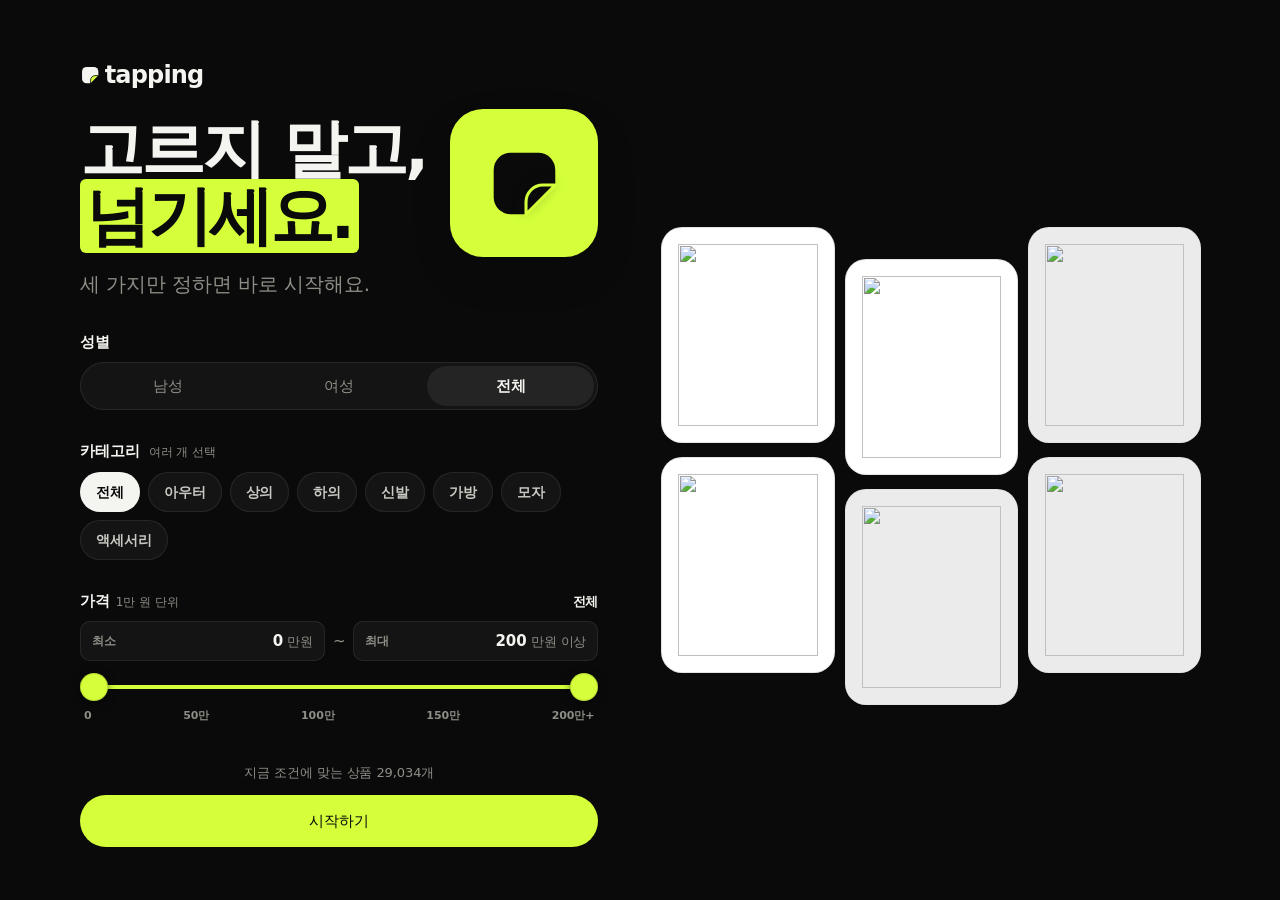
==== commit f314099a: "v1.2 첫 로딩 절반으로, 다음 카드 3장 미리 받기, 찜 목록에서 빼기, 상품명 정리, 익명 이용 통계 - 피드를 feed-start.json(첫 화면용 약 4천 개) → fe" ====
--- a/index.html
+++ b/index.html
@@ -20,6 +20,8 @@
 <meta property="og:image:height" content="630">
 <meta name="twitter:card" content="summary_large_image">
 <script>(function(){try{var t=localStorage.getItem('tapping.theme'),r=document.documentElement;if(t==='light')r.setAttribute('data-theme','light');else if(t==='system')r.removeAttribute('data-theme');}catch(e){}})();</script>
+<!-- 상품 데이터는 글꼴·스타일보다 먼저 받기 시작 (v1.2: 첫 화면용 feed-start.json 약 0.6MB → 첫 화면 뒤에 feed.json 전체·links.json 판매처 주소) -->
+<script>window.TP_FEED_READY=fetch('feed-start.json').then(function(r){if(r.ok)return r.json();throw 0}).catch(function(){return fetch('feed.json').then(function(r){return r.ok?r.json():null})}).catch(function(){return null});</script>
 <link rel="stylesheet" href="https://cdn.jsdelivr.net/gh/orioncactus/pretendard@v1.3.9/dist/web/variable/pretendardvariable-dynamic-subset.min.css">
 <link rel="stylesheet" href="tokens.css">
 <link rel="stylesheet" href="components.css">
@@ -255,6 +257,7 @@
         <div class="filters sub" id="like-subs" role="tablist" aria-label="세부 분류" hidden></div>
       </div>
       <div id="like-list"></div>
+      <div class="undo-toast likes-undo" id="likes-undo" role="status" aria-live="polite"><svg class="undo-ic" data-i="trash" viewBox="0 0 24 24" aria-hidden="true"><use href="brand/icons/sprite.svg#trash"/></svg><span>찜에서 뺐어요</span><button class="undo-btn" id="likes-undo-btn" type="button">되돌리기</button></div>
       <div class="state" id="likes-empty">
         <div class="state__art" data-art="empty-wishlist"><picture><source media="(prefers-color-scheme: dark)" srcset="brand/states/empty-wishlist-dark.svg"><img src="brand/states/empty-wishlist-light.svg" alt="" width="160" height="160"></picture></div>
         <h3 class="state__t" data-copy="emptyLikesTitle"></h3>
@@ -311,6 +314,10 @@
         </section>
         <button class="btn btn--secondary btn--lg btn--block" id="sign-out" type="button">로그아웃</button>
       </div>
+      <div class="privacy">
+        <label class="check"><input class="switch" id="stats-on" type="checkbox" checked><span>익명 이용 통계 보내기</span></label>
+        <p class="fine">방문·넘긴 장수·찜·구매 클릭 수를 이름 없이 세어 서비스 개선에 써요. <a href="privacy.html" target="_blank" rel="noopener">개인정보 처리방침</a></p>
+      </div>
     </div>
   </dialog>
 
@@ -319,7 +326,7 @@
 
 <script src="https://cdn.jsdelivr.net/npm/@supabase/supabase-js@2.117.0/dist/umd/supabase.min.js"></script>
 <script src="config.js"></script>
-<script src="feed.js"></script>
+<script src="stats.js"></script>
 <script src="account.js"></script>
 <script src="app.js"></script>
 </body>
--- a/tokens.css
+++ b/tokens.css
@@ -281,27 +281,32 @@
   --tp-dur-fade-2: 240ms;       /* 홈으로 돌아올 때 페이드 */
   --tp-dur-fade-3: 120ms;       /* 도장 페이드 */
   --tp-dur-rise: 420ms;         /* 홈으로 돌아올 때, 되돌리기 */
-  --tp-dur-nope-exit: 280ms;
-
-  /* Peel 전환 (약 620ms, 브랜드 시그니처로 승인된 예외) */
+  --tp-dur-nope-exit: 260ms;
+  --tp-dur-nav-out: 240ms;      /* 태핑 → 홈: 덱 퇴장 */
+  --tp-dur-nav-rise: 320ms;     /* 태핑 → 홈: 오늘 카드·목록 등장 */
+  --tp-toast-top: 76px;         /* 알림 위치: 상단 바 아래 */
+
+  /* Peel 전환 (약 430ms, 2026-11-12 사용자 요청: 더 빠르게 + 오른쪽 아래 → 왼쪽 위 대각선) */
   --tp-peel: 104px;
-  --tp-back-y: 18px;
-  --tp-back-scale: .94;
-  --tp-dur-peel-press: 140ms;
-  --tp-dur-peel-exit: 260ms;
-  --tp-dur-peel-back: 380ms;
+  --tp-peel-exit: 180px;        /* 빠지는 동안 커지는 접힘 */
+  --tp-peel-x: -112%;  --tp-peel-y: -108%;  --tp-peel-r: -12deg;
+  --tp-back-y: 0px;             /* v1.2 (2026-11-12): 쉬는 동안 뒤 카드가 카드 아래로 비치지 않게 (하단 바와 겹쳐 복잡해 보임) — 넘길 때만 드러남 */
+  --tp-back-scale: .95;
+  --tp-dur-peel-press: 90ms;
+  --tp-dur-peel-exit: 320ms;
+  --tp-dur-peel-back: 300ms;
   --tp-dur-follow: 200ms;       /* 기울기 따라가기 */
   --ease-icon: cubic-bezier(.33, 1, .68, 1);
 }
 @media (prefers-reduced-motion: reduce) {
-  :root { --tp-dur-bar: 1ms; --tp-dur-fade: 1ms; --tp-dur-fade-2: 1ms; --tp-dur-fade-3: 1ms; --tp-dur-rise: 1ms; --tp-dur-nope-exit: 1ms; --tp-dur-peel-press: 1ms; --tp-dur-peel-exit: 1ms; --tp-dur-peel-back: 1ms; --tp-dur-follow: 1ms; --tp-dur-tile: 1ms; --tp-dur-fold: 1ms; }
+  :root { --tp-dur-nav-out: 1ms; --tp-dur-nav-rise: 1ms; --tp-dur-bar: 1ms; --tp-dur-fade: 1ms; --tp-dur-fade-2: 1ms; --tp-dur-fade-3: 1ms; --tp-dur-rise: 1ms; --tp-dur-nope-exit: 1ms; --tp-dur-peel-press: 1ms; --tp-dur-peel-exit: 1ms; --tp-dur-peel-back: 1ms; --tp-dur-follow: 1ms; --tp-dur-tile: 1ms; --tp-dur-fold: 1ms; }
 }
 
 @media (max-width: 379px), (max-height: 640px) {
   :root { --tab-b: 12px; --tab-gap: 0px; --tp-hm-card: 296px; --tp-hm-pad: 20px; --tp-hm-label: 12px; --tp-hm-n3: 92px; --tp-hm-n4: 76px; --tp-hm-n5: 64px; --tp-hm-sent: 22px; --tp-hm-zero: 28px; --tp-hm-zero-sub: 14px; --tp-hm-go: 13px; --tp-hm-line: 16px; --tp-hm-set: 14px; --tp-hm-fold: 64px; --tp-hm-fold-up: 80px; --tp-hm-fold-go: 92px; --tp-hm-tw: 72px; --tp-hm-th: 92px; --tp-hm-sq: 56px; }
 }
 @media (min-width: 1024px) {
-  :root { --tp-hm-pad: 48px; --tp-hm-label: 15px; --tp-hm-n3: 200px; --tp-hm-n4: 168px; --tp-hm-n5: 140px; --tp-hm-sent: 40px; --tp-hm-zero: 56px; --tp-hm-zero-sub: 18px; --tp-hm-go: 16px; --tp-hm-line: 28px; --tp-hm-set: 17px; --tp-hm-fold: 96px; --tp-hm-fold-up: 120px; --tp-hm-fold-go: 136px; --tp-hm-title: 20px; --tp-hm-sec: 40px; --tp-hm-tw: 128px; --tp-hm-th: 160px; --tp-hm-tg: 12px; --tp-hm-sq: 88px; }
+  :root { --tp-toast-top: 92px; --tp-peel-exit: 260px; --tp-hm-pad: 48px; --tp-hm-label: 15px; --tp-hm-n3: 200px; --tp-hm-n4: 168px; --tp-hm-n5: 140px; --tp-hm-sent: 40px; --tp-hm-zero: 56px; --tp-hm-zero-sub: 18px; --tp-hm-go: 16px; --tp-hm-line: 28px; --tp-hm-set: 17px; --tp-hm-fold: 96px; --tp-hm-fold-up: 120px; --tp-hm-fold-go: 136px; --tp-hm-title: 20px; --tp-hm-sec: 40px; --tp-hm-tw: 128px; --tp-hm-th: 160px; --tp-hm-tg: 12px; --tp-hm-sq: 88px; }
 }
 
 /* ---------- 5. v1.0 이름 호환 (기존 화면이 깨지지 않게) ---------- */
--- a/style.css
+++ b/style.css
@@ -164,7 +164,7 @@
 
 .hit { position: absolute; inset: 0; z-index: 1; outline: none; cursor: pointer; touch-action: none; user-select: none; -webkit-user-select: none; }
 .hit:focus-visible { border-radius: inherit; box-shadow: inset var(--focus-ring); }
-.photo { position: relative; flex: 0 1 var(--photo-h); min-height: 0; margin: 0; background: var(--c-surface); transition: background-color var(--dur-3) var(--ease-standard); }
+.photo { position: relative; overflow: hidden; flex: 0 1 var(--photo-h); min-height: 0; margin: 0; background: var(--c-surface); transition: background-color var(--dur-3) var(--ease-standard); }   /* overflow: 흰 배경 원본 사진이 아래 정보 칸으로 삐져나오지 않게 (v1.2) */
 .pic { position: absolute; inset: 10%; }   /* 상품은 사진 칸 가운데 80% 상자 */
 .front .pic { transform: translate(calc(var(--tx, 0) * -6px), calc(var(--ty, 0) * -6px)); transition: transform var(--tp-dur-follow) var(--ease-standard); }   /* 사진은 카드와 반대로 (패럴랙스) */
 .photo img { display: block; width: 100%; height: 100%; object-fit: contain; }
@@ -199,7 +199,7 @@
 .tags.play .tp-badge::after { transform-origin: 100% 100%; animation: tp-fold-in 220ms var(--ease-out) both; animation-delay: calc(var(--n, 0) * 60ms + 160ms); }
 @keyframes tp-badge-in { from { transform: scale(.6); opacity: 0; } }
 @keyframes tp-fold-in { from { transform: scale(0); } }
-.tile-tags { position: absolute; z-index: 1; left: 14px; top: 14px; right: calc(var(--hit) + var(--s-1)); display: flex; flex-wrap: wrap; gap: 6px; pointer-events: none; }   /* 좁은 타일에서는 찜 버튼과 겹치지 않게 줄바꿈 */
+.tile-tags { position: absolute; z-index: 1; left: 14px; top: 14px; right: 14px; display: flex; flex-wrap: wrap; gap: 6px; pointer-events: none; }   /* 좁은 타일에서는 찜 버튼과 겹치지 않게 줄바꿈 */
 
 /* 반응 버튼 (4-1): 모바일은 카드 안 오른쪽 아래 지름 56 원 3개 */
 .actions { position: absolute; right: var(--s-4); bottom: var(--bar-x); z-index: 3; display: flex; flex-direction: column; gap: 10px; }
@@ -219,15 +219,17 @@
 .peel { position: absolute; z-index: 4; right: 0; bottom: 0; width: var(--fold); height: var(--fold); pointer-events: none; transition: width var(--tp-dur-fold) var(--ease-icon), height var(--tp-dur-fold) var(--ease-icon); }
 .peel--flap { filter: drop-shadow(-3px -3px 8px var(--tp-peel-shadow)); }
 .peel--flap i { display: block; width: 100%; height: 100%; background: var(--c-brand); border-top-left-radius: 42%; clip-path: polygon(0 0, 100% 0, 0 100%); }
-[data-phase="peel"] .face, [data-phase="exit"] .face { --fold: var(--tp-peel); }
-[data-phase="peel"] .face, [data-phase="exit"] .face, [data-phase="peel"] .peel, [data-phase="exit"] .peel { transition-duration: var(--tp-dur-peel-press); transition-timing-function: var(--ease-out); }
+[data-phase="peel"] .face { --fold: var(--tp-peel); }
+[data-phase="exit"] .face { --fold: var(--tp-peel-exit); }   /* 빠지는 동안 모서리 접힘이 커짐: 모서리부터 넘겨지는 느낌 */
+[data-phase="peel"] .face, [data-phase="peel"] .peel { transition-duration: var(--tp-dur-peel-press); transition-timing-function: var(--ease-out); }
+[data-phase="exit"] .face, [data-phase="exit"] .peel { transition-duration: var(--tp-dur-peel-exit); transition-timing-function: var(--ease-out); }
 [data-phase="peel"] .front { transform: scale(.985); transition: transform var(--tp-dur-peel-press) var(--ease-out); }
-[data-phase="exit"] .front { transform: translateY(-118%) rotate(-7deg); transition: transform var(--tp-dur-peel-exit) var(--ease-in); }
-[data-phase="exit"] .back { transform: none; transition: transform var(--tp-dur-peel-back) var(--ease-out) 60ms; }
+[data-phase="exit"] .front { transform: translate(var(--tp-peel-x), var(--tp-peel-y)) rotate(var(--tp-peel-r)); transition: transform var(--tp-dur-peel-exit) var(--ease-in); }   /* 오른쪽 아래 → 왼쪽 위 대각선 */
+[data-phase="exit"] .back { transform: none; transition: transform var(--tp-dur-peel-back) var(--ease-out) 40ms; }
 /* 별로예요 (5-8): 도장 → 왼쪽으로 빠짐, 되돌리면 그 자리에서 돌아옴 */
 [data-phase="nope"] .front { transform: scale(.985); transition: transform var(--tp-dur-peel-press) var(--ease-out); }
 [data-phase="nope-exit"] .front { transform: translate(-112%, 24px) rotate(-8deg); transition: transform var(--tp-dur-nope-exit) var(--ease-in); }
-[data-phase="nope-exit"] .back { transform: none; transition: transform var(--tp-dur-peel-back) var(--ease-out) 60ms; }
+[data-phase="nope-exit"] .back { transform: none; transition: transform var(--tp-dur-peel-back) var(--ease-out); }
 [data-phase="undo-pre"] .front { transform: translate(-112%, 24px) rotate(-8deg); transition: none; }
 [data-phase="undo"] .front { transform: none; transition: transform var(--tp-dur-rise) var(--ease-out); }
 .nope-stamp { position: absolute; z-index: 3; left: 50%; top: calc(var(--photo-h) / 2); display: flex; align-items: center; gap: var(--s-2); height: var(--hit); padding: 0 18px 0 14px; border-radius: var(--r-pill); background: var(--c-depth); color: var(--tp-on-ink); font: 700 var(--t-body-lg)/1 var(--f-sans); white-space: nowrap; pointer-events: none; opacity: 0; transform: translate(-50%, -50%) scale(.6); }
@@ -265,7 +267,7 @@
 .today__go { display: flex; align-items: center; gap: 6px; margin-top: 10px; color: var(--c-ink); font: 700 var(--tp-hm-go)/normal var(--f-sans); }
 .today__ic { flex: none; width: var(--s-4); height: var(--s-4); }
 .today__rule { flex: none; height: 1px; margin: var(--tp-hm-line) 0 var(--s-1); background: var(--c-line); }
-.today__set { position: relative; z-index: 2; display: flex; align-items: center; gap: var(--s-2); height: var(--hit); padding-right: calc(var(--tp-hm-fold) - var(--s-2)); color: var(--c-ink-2); }
+.today__set { position: relative; z-index: 2; display: flex; align-items: center; gap: var(--s-2); height: var(--hit); margin-right: calc(var(--tp-hm-fold) - var(--s-2)); color: var(--c-ink-2); pointer-events: auto; cursor: pointer; }
 .today__ic2 { flex: none; width: 18px; height: 18px; }
 .today__sum { flex: 1; min-width: 0; overflow: hidden; font: 600 var(--tp-hm-set)/normal var(--f-sans); text-overflow: ellipsis; white-space: nowrap; }
 .today__change { flex: none; height: var(--hit); padding: 0 var(--s-1); border: 0; background: none; color: var(--c-ink); font: 700 var(--tp-t-name)/1 var(--f-sans); white-space: nowrap; pointer-events: auto; }
@@ -306,14 +308,14 @@
 /* 홈 ↔ 태핑 (5-7) */
 .feed[data-anim="to-tap"] .today { animation: hm-press var(--tp-dur-peel-press) var(--ease-out) both, hm-exit var(--tp-dur-peel-exit) var(--ease-in) var(--tp-dur-peel-press) forwards; }
 .feed[data-anim="to-tap"] .home__lists { animation: hm-list-out var(--tp-dur-fade) var(--ease-in) both; }
-.feed[data-anim="to-tap"] .viewer { animation: hm-deck-in var(--tp-dur-peel-back) var(--ease-out) 200ms both, hm-fade-in var(--tp-dur-fade) ease 200ms both; }
-.feed[data-anim="to-home"] .viewer { animation: hm-deck-out var(--tp-dur-peel-exit) var(--ease-in) both; }
-.feed[data-anim="to-home"] .today { animation: hm-in var(--tp-dur-rise) var(--ease-out) 120ms both, hm-fade-in var(--tp-dur-fade-2) ease 120ms both; }
-.feed[data-anim="to-home"] .home__lists { animation: hm-list-in var(--tp-dur-rise) var(--ease-out) 180ms both, hm-fade-in var(--tp-dur-fade-2) ease 180ms both; }
+.feed[data-anim="to-tap"] .viewer { animation: hm-deck-in var(--tp-dur-peel-back) var(--ease-out) 140ms both, hm-fade-in var(--tp-dur-fade) ease 140ms both; }
+.feed[data-anim="to-home"] .viewer { animation: hm-deck-out var(--tp-dur-nav-out) var(--ease-in) both; }
+.feed[data-anim="to-home"] .today { animation: hm-in var(--tp-dur-nav-rise) var(--ease-out) 80ms both, hm-fade-in var(--tp-dur-fade) ease 80ms both; }
+.feed[data-anim="to-home"] .home__lists { animation: hm-list-in var(--tp-dur-nav-rise) var(--ease-out) 120ms both, hm-fade-in var(--tp-dur-fade) ease 120ms both; }
 .feed[data-anim] .home { overflow: visible; pointer-events: none; }
 .feed[data-anim] .viewer { pointer-events: none; }
 @keyframes hm-press { to { transform: scale(.985); } }
-@keyframes hm-exit { from { transform: scale(.985); } to { transform: translateY(-118%) rotate(-7deg); } }
+@keyframes hm-exit { from { transform: scale(.985); } to { transform: translate(var(--tp-peel-x), var(--tp-peel-y)) rotate(var(--tp-peel-r)); } }
 @keyframes hm-list-out { to { transform: translateY(24px); opacity: 0; } }
 @keyframes hm-deck-in { from { transform: translateY(18px) scale(.94); } }
 @keyframes hm-fade-in { from { opacity: 0; } }
@@ -394,7 +396,9 @@
 .nudge .n-close { flex: none; display: grid; place-items: center; width: var(--h-md); height: var(--h-md); border: 0; background: none; color: var(--c-surface); }
 .nudge .n-close svg { width: 18px; height: 18px; }
 
-.toast { --toast-offset: calc(var(--s-9) + var(--s-3)); }
+.toast { top: calc(env(safe-area-inset-top) + var(--tp-toast-top)); bottom: auto; transform: translate(-50%, -12px) scale(.96); }
+.toast.is-on { transform: translate(-50%, 0); }
+button, a { touch-action: manipulation; }   /* 두 번 탭 확대 대기 없이 바로 반응 */
 
 /* 동작 줄이기: 모든 전환은 즉시, 로딩은 접힌 로고 모양으로 멈춤 */
 @media (prefers-reduced-motion: reduce) {
@@ -405,7 +409,7 @@
 .sheet__head { align-items: center; justify-content: space-between; }
 .sheet-title { margin: 0; color: var(--c-ink); font: 750 var(--t-h2)/1.3 var(--f-sans); letter-spacing: -.02em; }
 .sheet-title .num { margin-left: var(--s-1); color: var(--c-accent-strong); font-variant-numeric: tabular-nums; }
-.filter-rows { position: sticky; top: 0; z-index: 1; margin: 0 calc(var(--s-5) * -1); padding: 0 var(--s-5) var(--s-2); background: var(--c-surface); }
+.filter-rows { position: sticky; top: 0; z-index: 3; margin: 0 calc(var(--s-5) * -1); padding: 0 var(--s-5) var(--s-2); background: var(--c-surface); }
 .filters { display: flex; gap: var(--s-2); overflow-x: auto; scrollbar-width: none; padding: 2px 0 var(--s-2); }
 .filters::-webkit-scrollbar { display: none; }
 .filter { flex: none; display: inline-flex; align-items: center; gap: 5px; height: var(--h-md); padding: 0 var(--s-4); border: 1px solid var(--c-line-strong); border-radius: var(--r-pill); background: var(--c-surface); color: var(--c-ink-2); font: 650 var(--t-label)/1 var(--f-sans); transition: background-color var(--dur-2), color var(--dur-2), border-color var(--dur-2); }
@@ -419,14 +423,22 @@
 .like-group h3 em { color: var(--c-accent-strong); font-size: var(--t-label); font-style: normal; font-variant-numeric: tabular-nums; }
 .like-grid { display: grid; grid-template-columns: repeat(2, minmax(0, 1fr)); gap: var(--s-3); }
 @media (min-width: 640px) { .like-grid { grid-template-columns: repeat(3, minmax(0, 1fr)); } }
-.like-item { display: flex; flex-direction: column; overflow: hidden; border-radius: var(--r-md); background: var(--c-surface); box-shadow: 0 0 0 1px var(--c-line); color: inherit; text-decoration: none; transition: transform var(--dur-3) var(--ease-spring), box-shadow var(--dur-3); }
+.like-item { position: relative; overflow: hidden; border-radius: var(--r-md); background: var(--c-surface); box-shadow: 0 0 0 1px var(--c-line); transition: transform var(--dur-3) var(--ease-spring), box-shadow var(--dur-3), opacity var(--dur-3) var(--ease-standard); }
+.like-item > a { display: flex; flex-direction: column; color: inherit; text-decoration: none; }
 @media (hover: hover) { .like-item:hover { transform: translateY(-2px); box-shadow: 0 0 0 1px var(--c-line-strong), var(--shadow-1); } }
-.like-item .ph { position: relative; aspect-ratio: 1; background: var(--c-surface); }
+.like-item.is-leaving { opacity: 0; transform: scale(.92); pointer-events: none; }   /* 찜에서 뺄 때 (v1.2) */
+/* 찜 빼기 (v1.2): 카드 오른쪽 아래, 아이콘 20 (4-3 찜 목록 썸네일) · 누르는 영역 44 */
+.like-del { position: absolute; right: 0; bottom: 0; display: grid; place-items: center; width: var(--hit); height: var(--hit); border: 0; background: none; color: var(--c-muted); cursor: pointer; }
+.like-del .ico { width: 20px; height: 20px; }
+@media (hover: hover) { .like-del:hover { color: var(--c-ink); } }
+.like-del:focus-visible { border-radius: var(--r-md); box-shadow: inset var(--focus-ring); outline: none; }
+.likes-undo { position: sticky; z-index: 4; bottom: var(--s-4); width: max-content; max-width: 100%; margin: var(--s-4) auto 0; }
+.likes-undo.undo-toast { position: sticky; left: auto; top: auto; transform: translateY(8px); }
+.likes-undo.undo-toast.on { transform: none; }
+.like-item .ph { position: relative; isolation: isolate; overflow: hidden; aspect-ratio: 1; background: var(--c-surface); }
 .like-item .pic { inset: var(--s-3); }
 .like-item img { display: block; width: 100%; height: 100%; object-fit: contain; }
-.unlike { position: absolute; z-index: 1; top: var(--s-1); right: var(--s-1); display: grid; place-items: center; width: var(--hit); height: var(--hit); border: 0; background: none; color: var(--c-depth); }
-.unlike svg { width: 20px; height: 20px; }
-.like-item .tx { padding: var(--s-2) var(--s-3) var(--s-3); font-size: var(--t-caption); }
+.like-item .tx { padding: var(--s-2) var(--hit) var(--s-3) var(--s-3); font-size: var(--t-caption); }
 .like-item .tx .sub { display: block; margin-bottom: 2px; color: var(--c-accent-strong); font-weight: 650; }
 .like-item b { display: block; color: var(--c-ink); font-size: var(--t-label); }
 .like-item .t { display: block; overflow: hidden; color: var(--c-muted); white-space: nowrap; text-overflow: ellipsis; }
@@ -446,6 +458,11 @@
 .form-error { margin: 0; padding: var(--s-2) var(--s-3); border-radius: var(--r-sm); background: var(--c-danger-soft); color: var(--c-ink); font: 600 var(--t-label)/1.4 var(--f-sans); }
 .form-error:empty { display: none; }
 .fine { margin: var(--s-4) 0 0; color: var(--c-muted); font-size: var(--t-caption); text-align: center; }
+/* 이용 통계 켜기/끄기 + 개인정보 처리방침 (v1.2) */
+.privacy { margin-top: var(--s-6); padding-top: var(--s-4); border-top: 1px solid var(--c-line); }
+.privacy .check { font-size: var(--t-label); }
+.privacy .fine { margin-top: var(--s-1); text-align: left; }
+.privacy a { color: var(--c-ink-2); text-decoration: underline; text-underline-offset: 3px; }
 .me-card { display: flex; align-items: center; gap: var(--s-4); padding: var(--s-1) 0 var(--s-5); }
 .me-card b { color: var(--c-ink); font-size: var(--t-body-lg); word-break: break-all; }
 .me-card p { margin: var(--s-1) 0 0; color: var(--c-muted); font-size: var(--t-label); }
@@ -473,7 +490,7 @@
   .ob-main { flex: none; width: calc(var(--detail-w) * 1.35); min-height: 0; justify-content: center; }
   .ob-foot { margin-top: var(--s-2); }
   .ob-art { flex: 1; min-width: 0; display: grid; grid-template-columns: repeat(3, minmax(0, 1fr)); gap: var(--s-4) var(--s-3); align-content: center; }
-  .ob-art figure { position: relative; margin: 0; aspect-ratio: 4 / 5; border-radius: var(--r-lg); background: var(--c-surface); box-shadow: var(--edge), 0 0 0 1px var(--c-line); animation: ds-rise var(--dur-5) var(--ease-out) both; animation-delay: calc(min(var(--i, 0), 6) * var(--stagger) * 2); }
+  .ob-art figure { position: relative; overflow: hidden; margin: 0; aspect-ratio: 4 / 5; border-radius: var(--r-lg); background: var(--c-surface); box-shadow: var(--edge), 0 0 0 1px var(--c-line); animation: ds-rise var(--dur-5) var(--ease-out) both; animation-delay: calc(min(var(--i, 0), 6) * var(--stagger) * 2); }
   .ob-art figure:nth-child(3n + 2) { translate: 0 var(--s-6); }
   .ob-art .pic { inset: var(--s-4); }
   .ob-art img { display: block; width: 100%; height: 100%; object-fit: contain; }
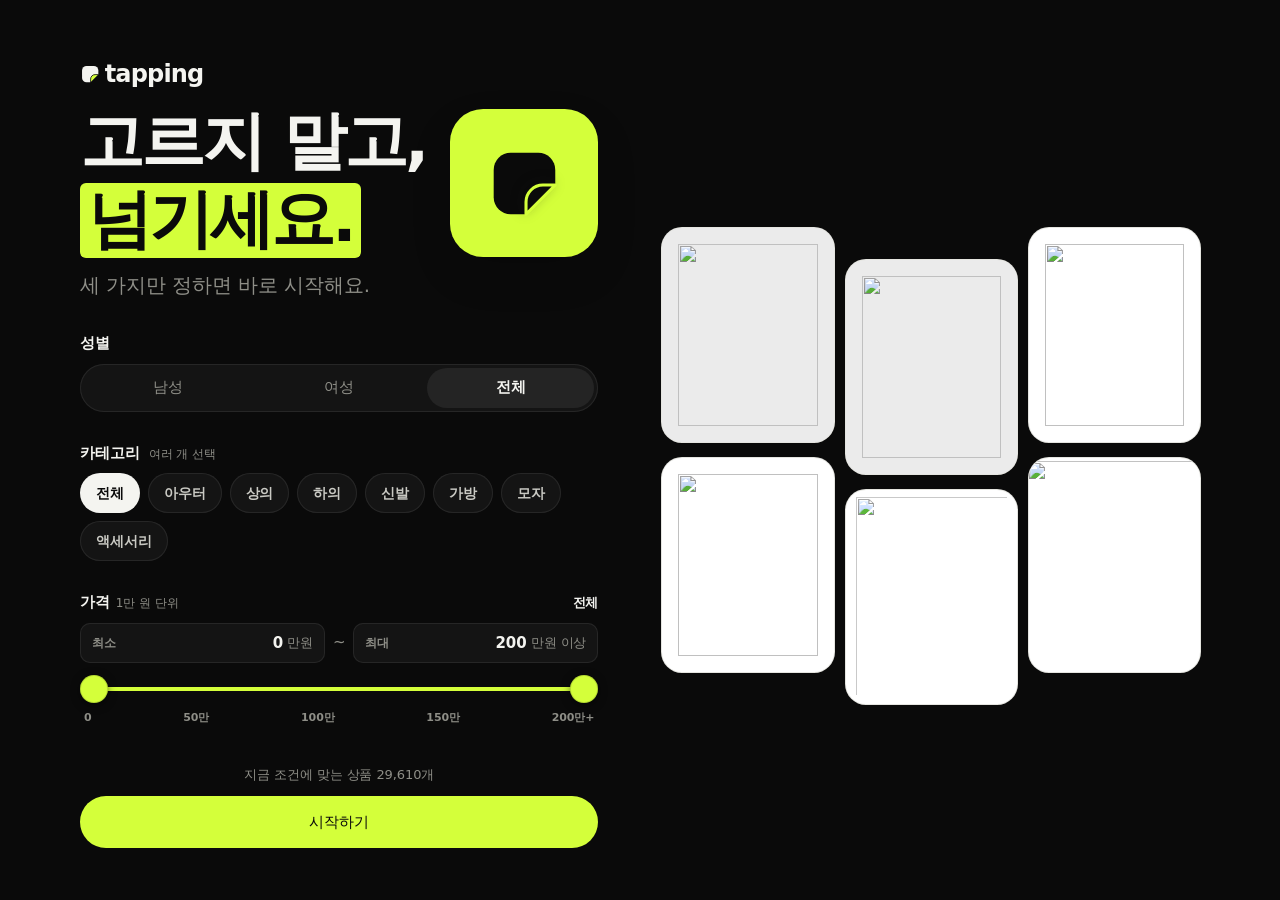
==== commit 4e0a3744: "시작 화면 형광펜이 윗줄을 덮던 문제 수정, 태핑 카드 순번 숫자 제거 - '넘기세요.' 형광펜 배경이 줄 간격(1.05)보다 커서 '고르지 말고,'를 6~9px 덮음 → 독립 상" ====
--- a/index.html
+++ b/index.html
@@ -230,7 +230,7 @@
   <!-- 카드 한 장의 내용 (앞·뒤 카드가 같이 쓴다) -->
   <template id="tpl-body">
     <div class="pbody">
-      <figure class="photo" data-theme="light"><div class="pic"><img alt="" referrerpolicy="no-referrer" decoding="async"></div><span class="seq"></span></figure>
+      <figure class="photo" data-theme="light"><div class="pic"><img alt="" referrerpolicy="no-referrer" decoding="async"></div></figure>
       <div class="info">
         <div class="tags">
           <span class="tp-badge tp-badge--collab" style="--n:0" hidden>COLLAB</span>
--- a/style.css
+++ b/style.css
@@ -61,7 +61,8 @@
 .onboard.is-edit .ob-logo, .onboard.is-edit .ob-hero, .onboard.is-edit .ob-head .lead { display: none; }
 .onboard.is-edit .ob-edit-title { display: block; }
 .ob-title { font-size: clamp(2.25rem, 1.6rem + 3vw, var(--t-display)); }
-.ob-title mark { padding: 0 .1em; border-radius: var(--r-xs); background: var(--c-brand); color: var(--c-on-brand); -webkit-box-decoration-break: clone; box-decoration-break: clone; }
+/* 형광펜: 줄 간격(1.05)보다 배경이 커서 윗줄을 덮던 문제(2026-11-13 사용자 제보) → 독립 상자로 만들고 위쪽을 띄움 */
+.ob-title mark { display: inline-block; margin-top: .12em; padding: .02em .12em .06em; border-radius: var(--r-xs); background: var(--c-brand); color: var(--c-on-brand); line-height: 1.1; }
 .ob-head .lead { margin-top: var(--s-3); color: var(--c-muted); }
 .ob-hero { display: flex; align-items: center; justify-content: space-between; gap: var(--s-4); }
 .ob-hero .ob-title { min-width: 0; }
@@ -160,7 +161,7 @@
 .face { --fold: 0px; position: absolute; inset: 0; overflow: hidden; border-radius: var(--r-xl); background: var(--c-surface); clip-path: polygon(0 0, 100% 0, 100% calc(100% - var(--fold)), calc(100% - var(--fold)) 100%, 0 100%); transition: clip-path var(--tp-dur-fold) var(--ease-icon); }
 .deck.enter { animation: tp-state-in 420ms var(--ease-out); }
 .back { box-shadow: var(--tp-shadow-card-back); transform: translateY(var(--tp-back-y)) scale(var(--tp-back-scale)); transform-origin: 50% 100%; }
-.back .tags, .back .seq { visibility: hidden; }       /* 배지·순번은 맨 앞에 올라온 뒤 등장 */
+.back .tags { visibility: hidden; }       /* 배지는 맨 앞에 올라온 뒤 등장 */
 
 .hit { position: absolute; inset: 0; z-index: 1; outline: none; cursor: pointer; touch-action: none; user-select: none; -webkit-user-select: none; }
 .hit:focus-visible { border-radius: inherit; box-shadow: inset var(--focus-ring); }
@@ -170,7 +171,6 @@
 .photo img { display: block; width: 100%; height: 100%; object-fit: contain; }
 .pbody .photo img { opacity: 0; transition: opacity var(--dur-2) var(--ease-standard); }
 .pbody .photo img.is-ready { opacity: 1; }   /* 사진을 다 받은 뒤에만 보임: 앞 상품 사진이 비치지 않게 */
-.seq { position: absolute; left: var(--bar-x); top: calc(var(--s-4) + 2px); color: var(--c-muted); font: 700 var(--tp-t-micro)/normal var(--f-sans); letter-spacing: .1em; font-variant-numeric: tabular-nums; }
 .next-cue { display: none; }
 
 /* 누끼 모드 (app.js layoutPhoto): 판매처 원본 + 실루엣 마스크, 상품이 칸의 80%를 채우도록 위치·크기를 인라인으로 지정 */
